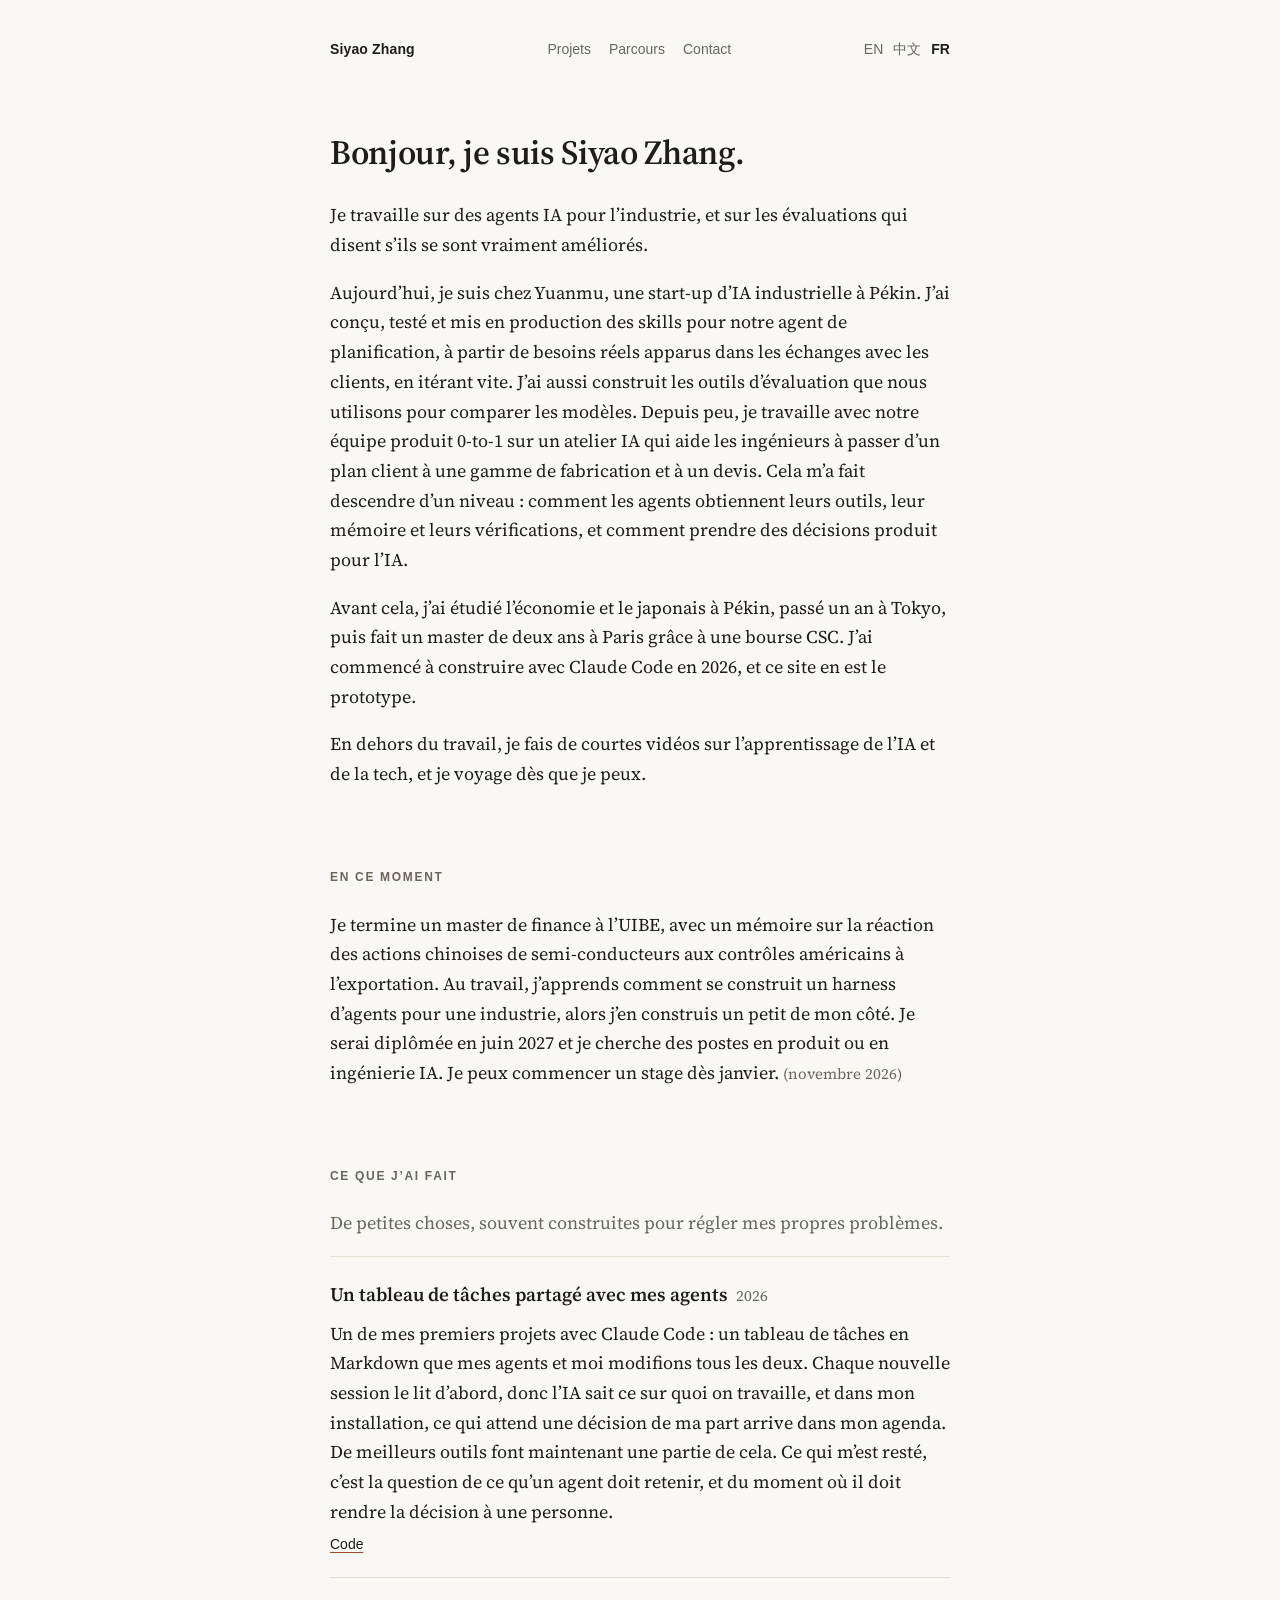
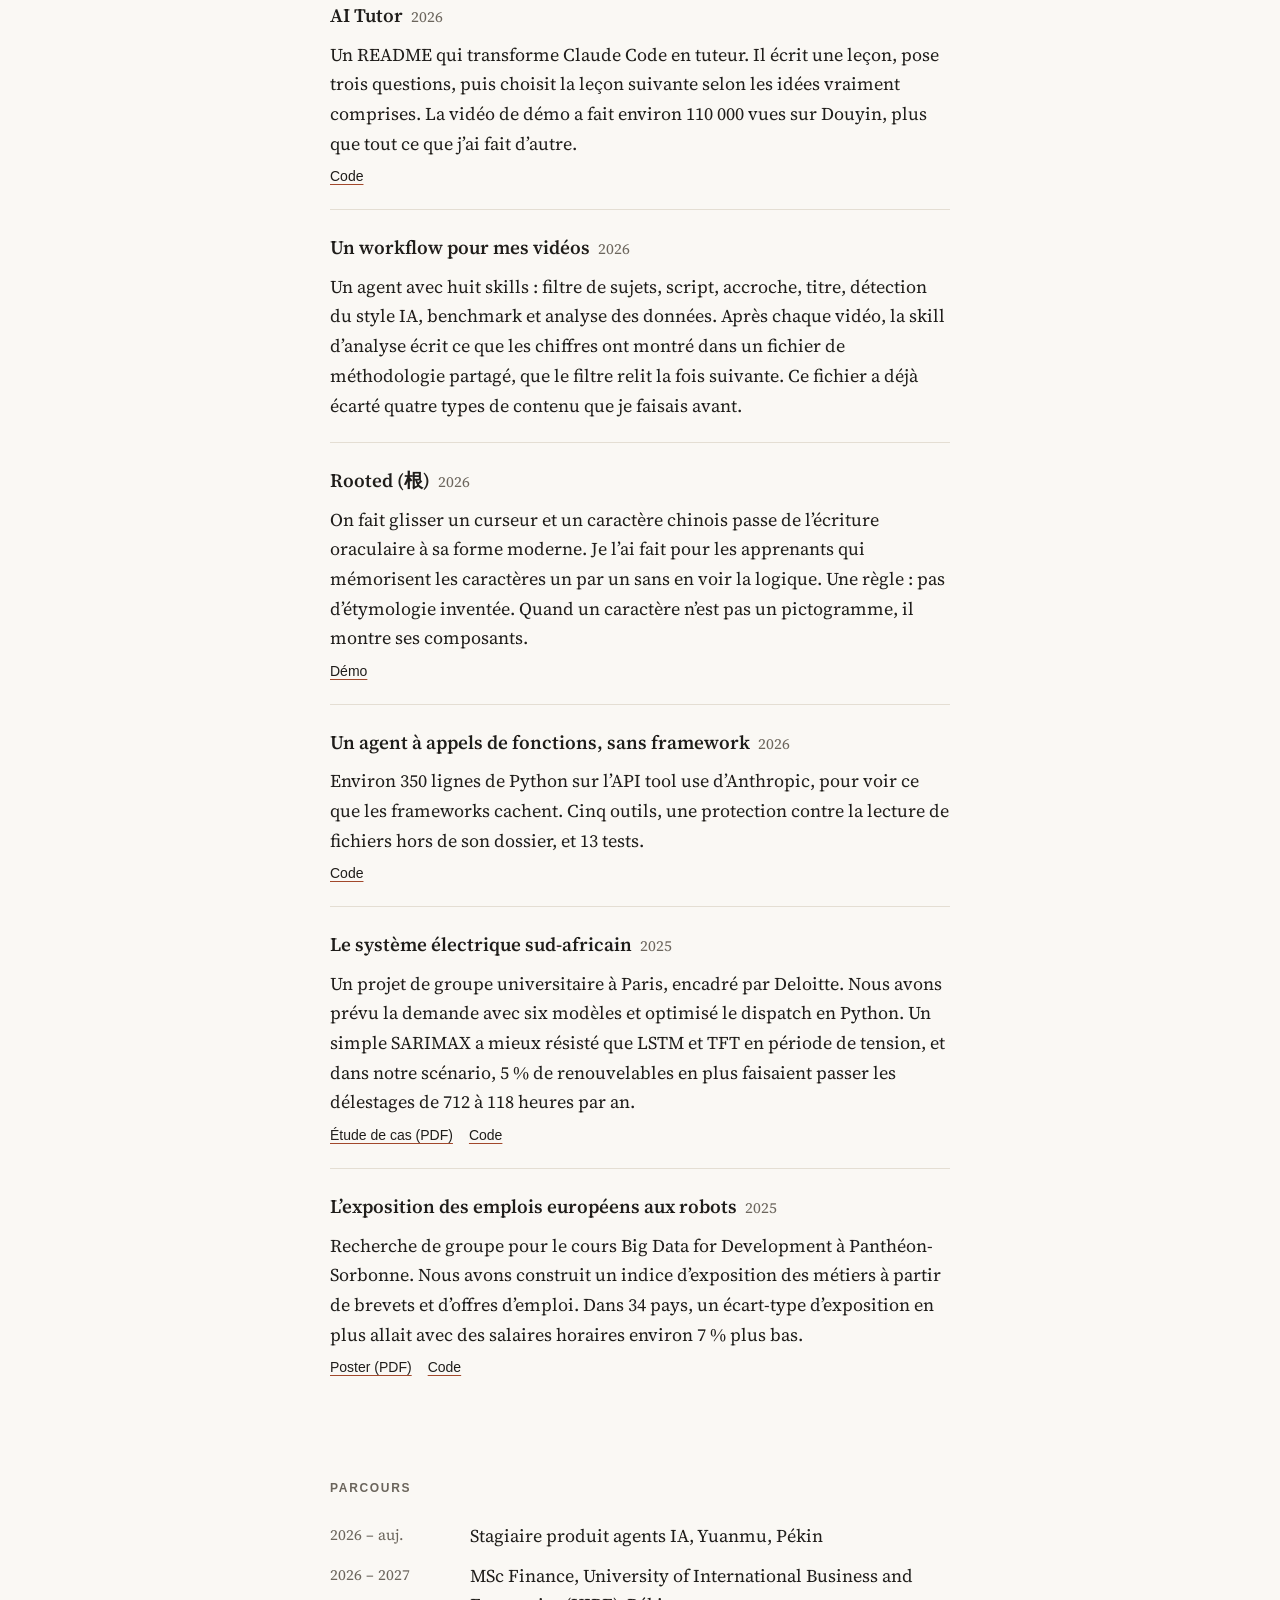
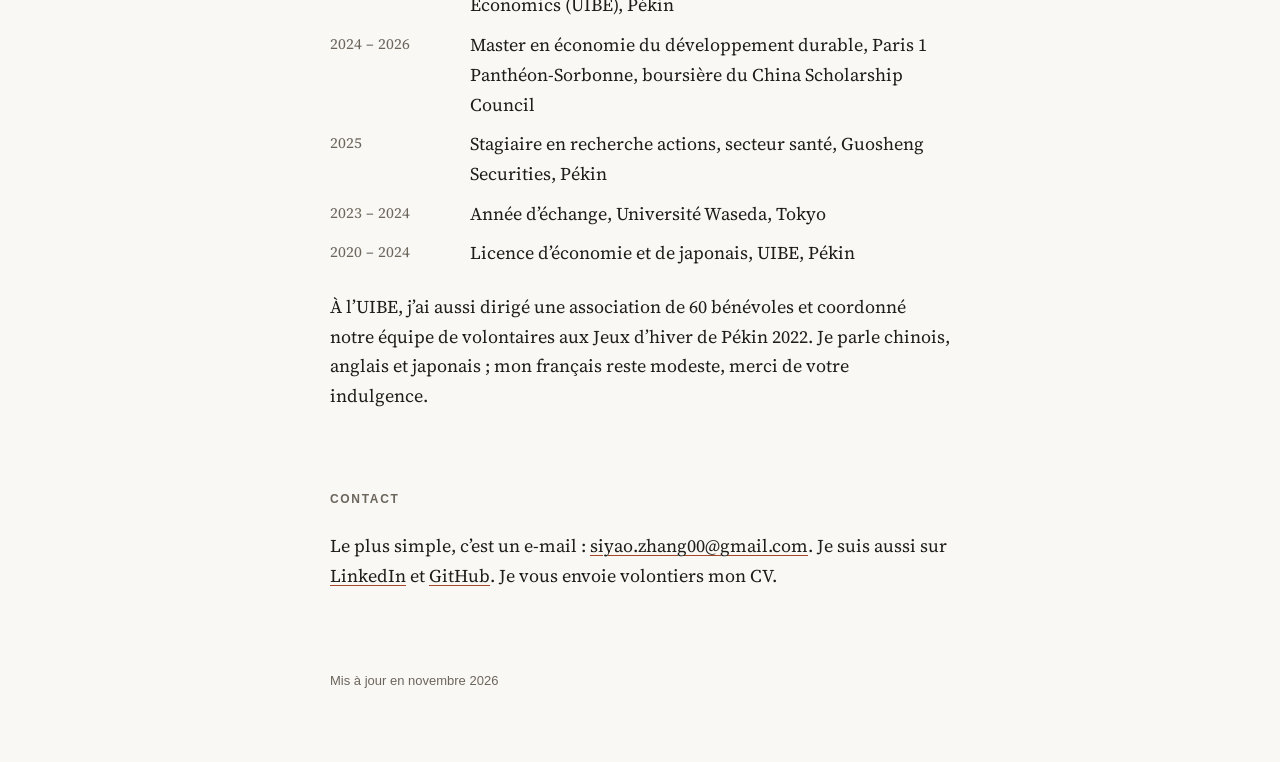
==== ai-automation-fr.html @ bb3c198b "Redesign: one-column portfolio in EN/中文/FR from a single source - New minimal design (style.css), co" ====
<!doctype html>
<html><head><meta charset="utf-8"><meta name="robots" content="noindex">
<meta http-equiv="refresh" content="0; url=fr.html#work"><link rel="canonical" href="https://siyaozhang.com/fr.html">
<title>Moved</title></head>
<body><p>This page has moved: <a href="fr.html#work">fr.html#work</a></p></body></html>
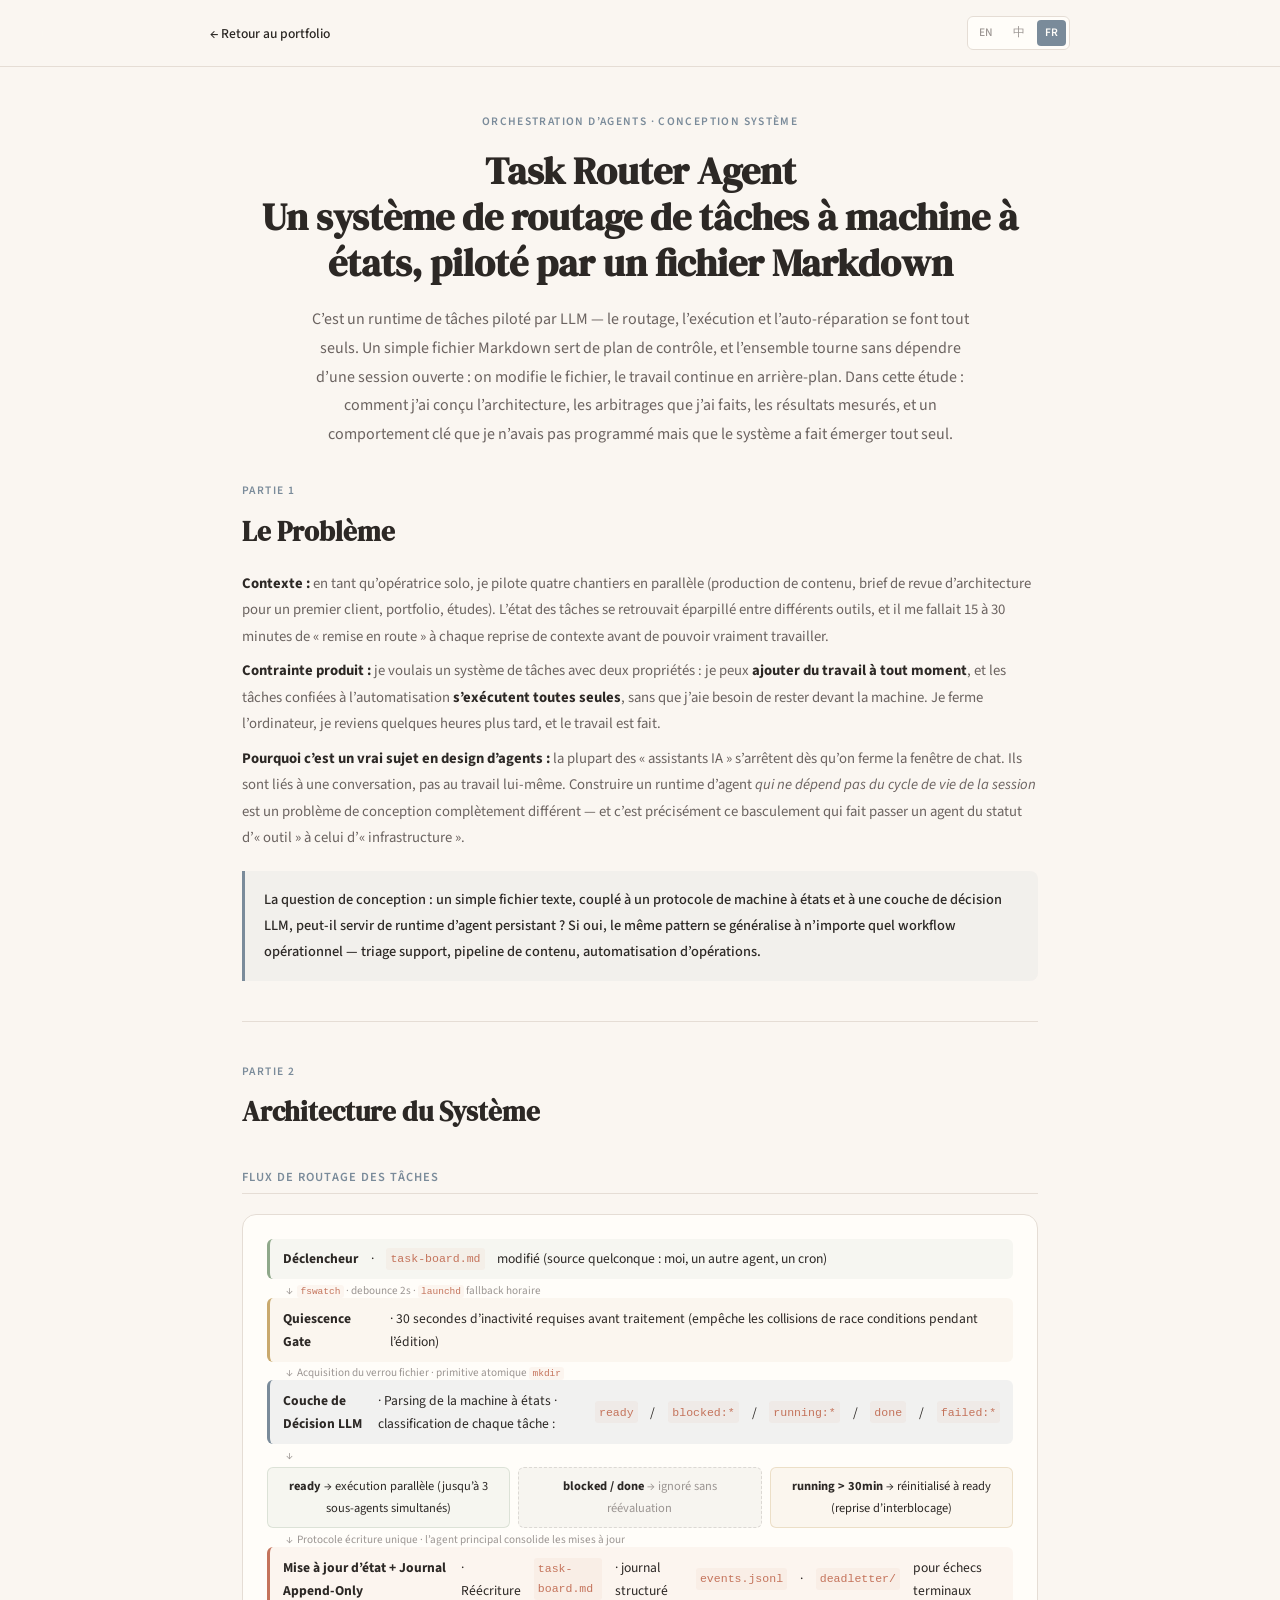
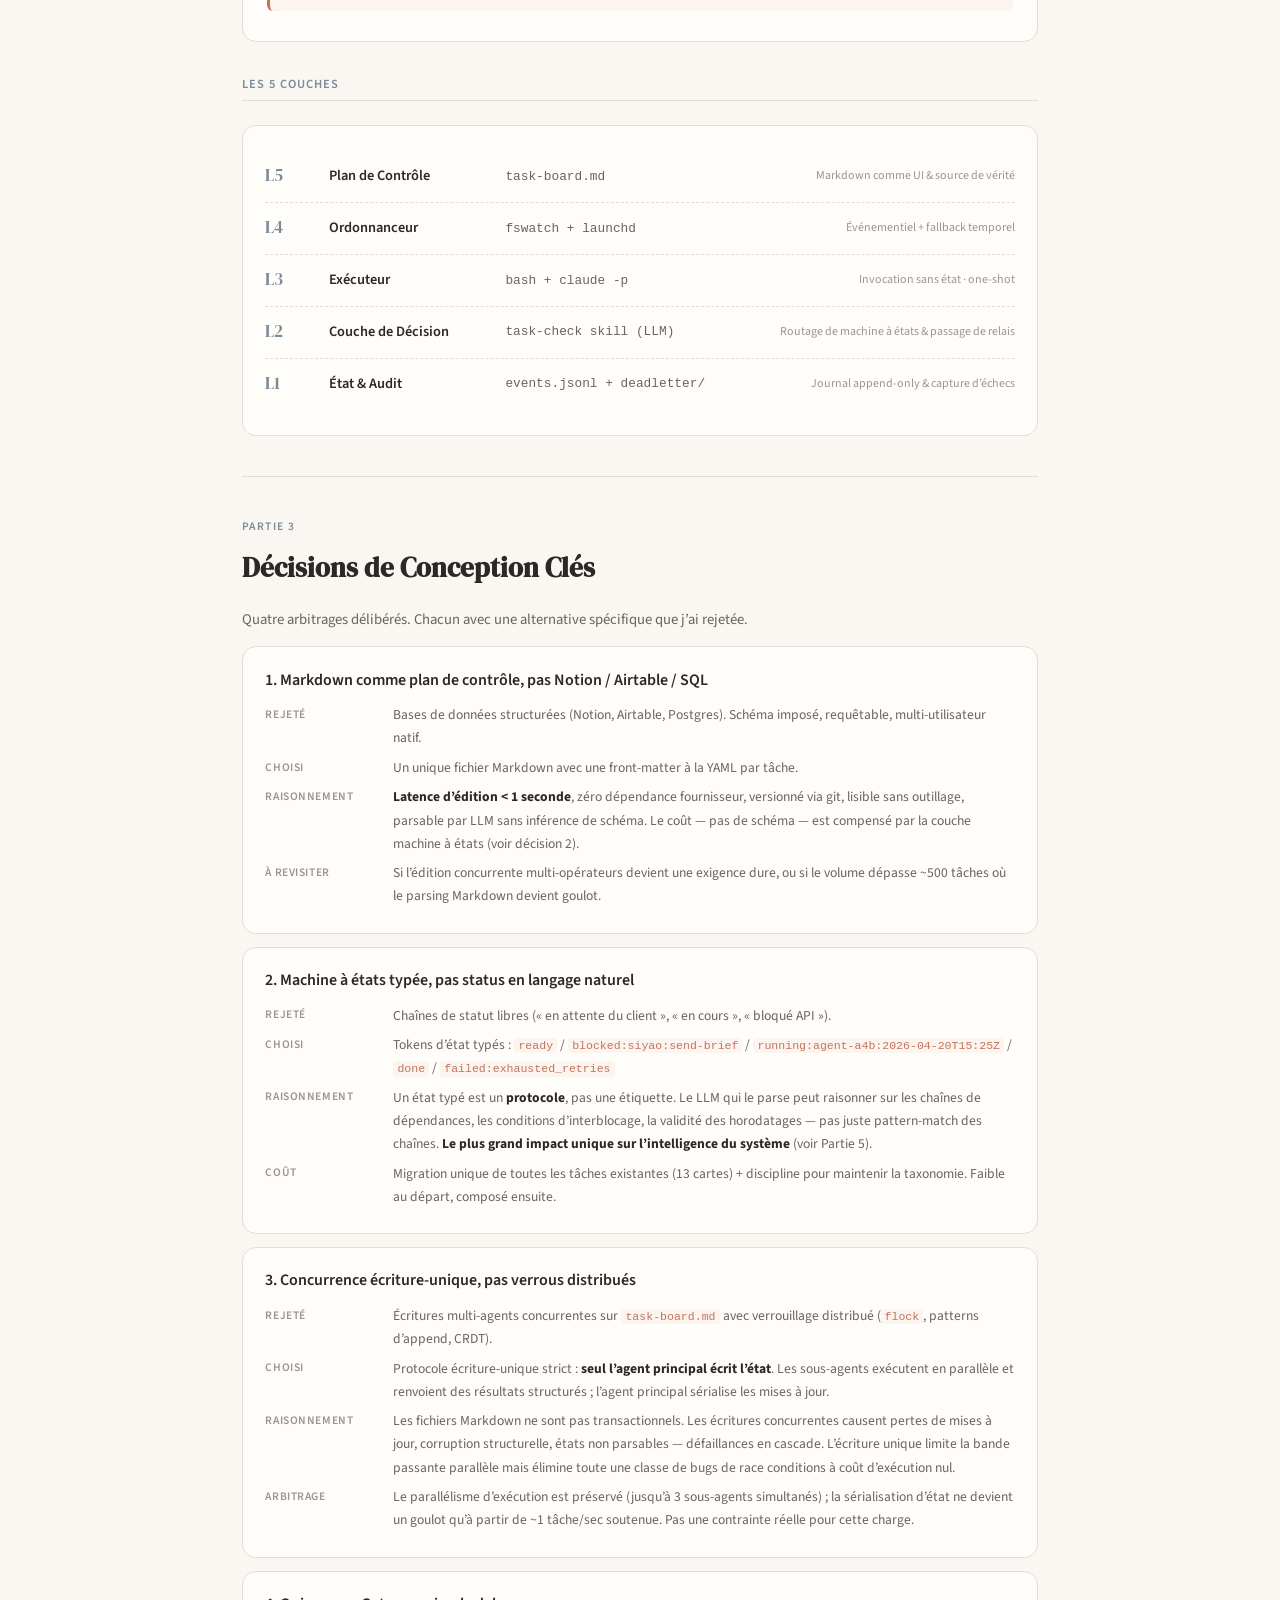
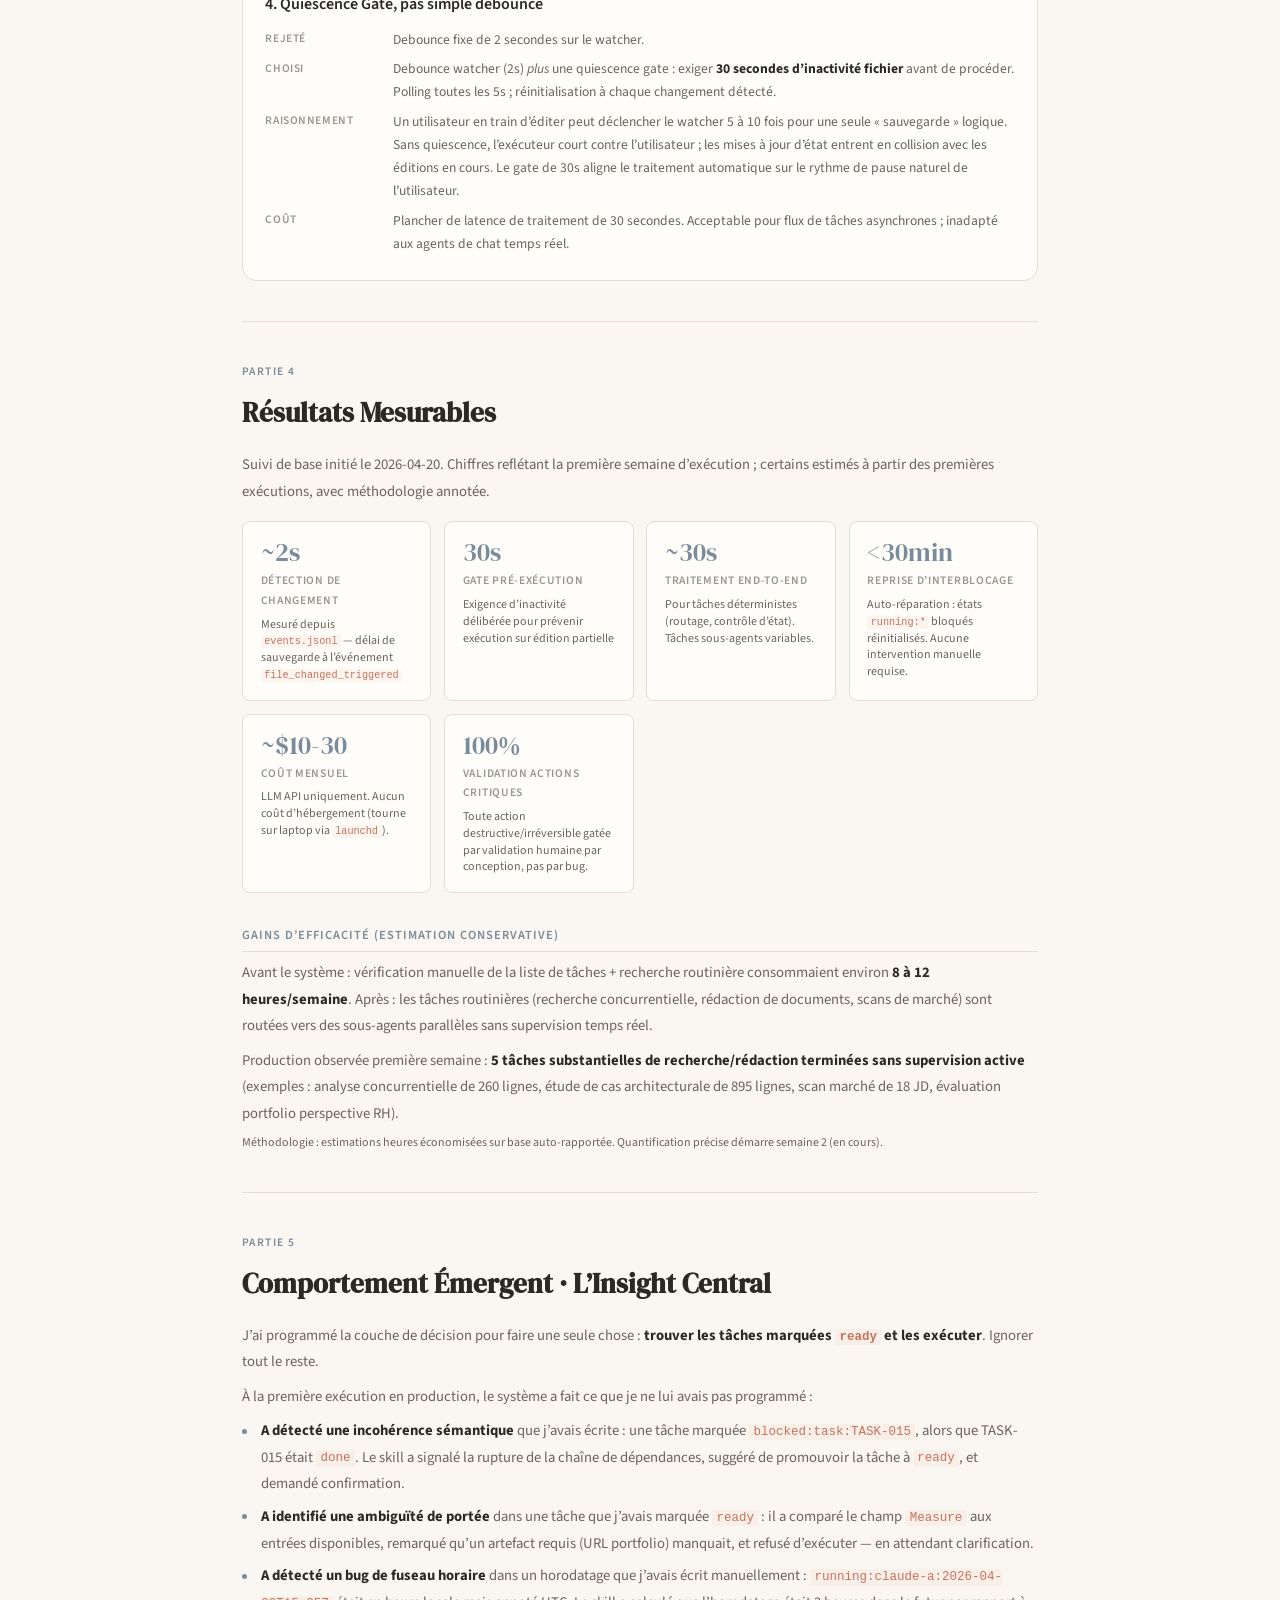
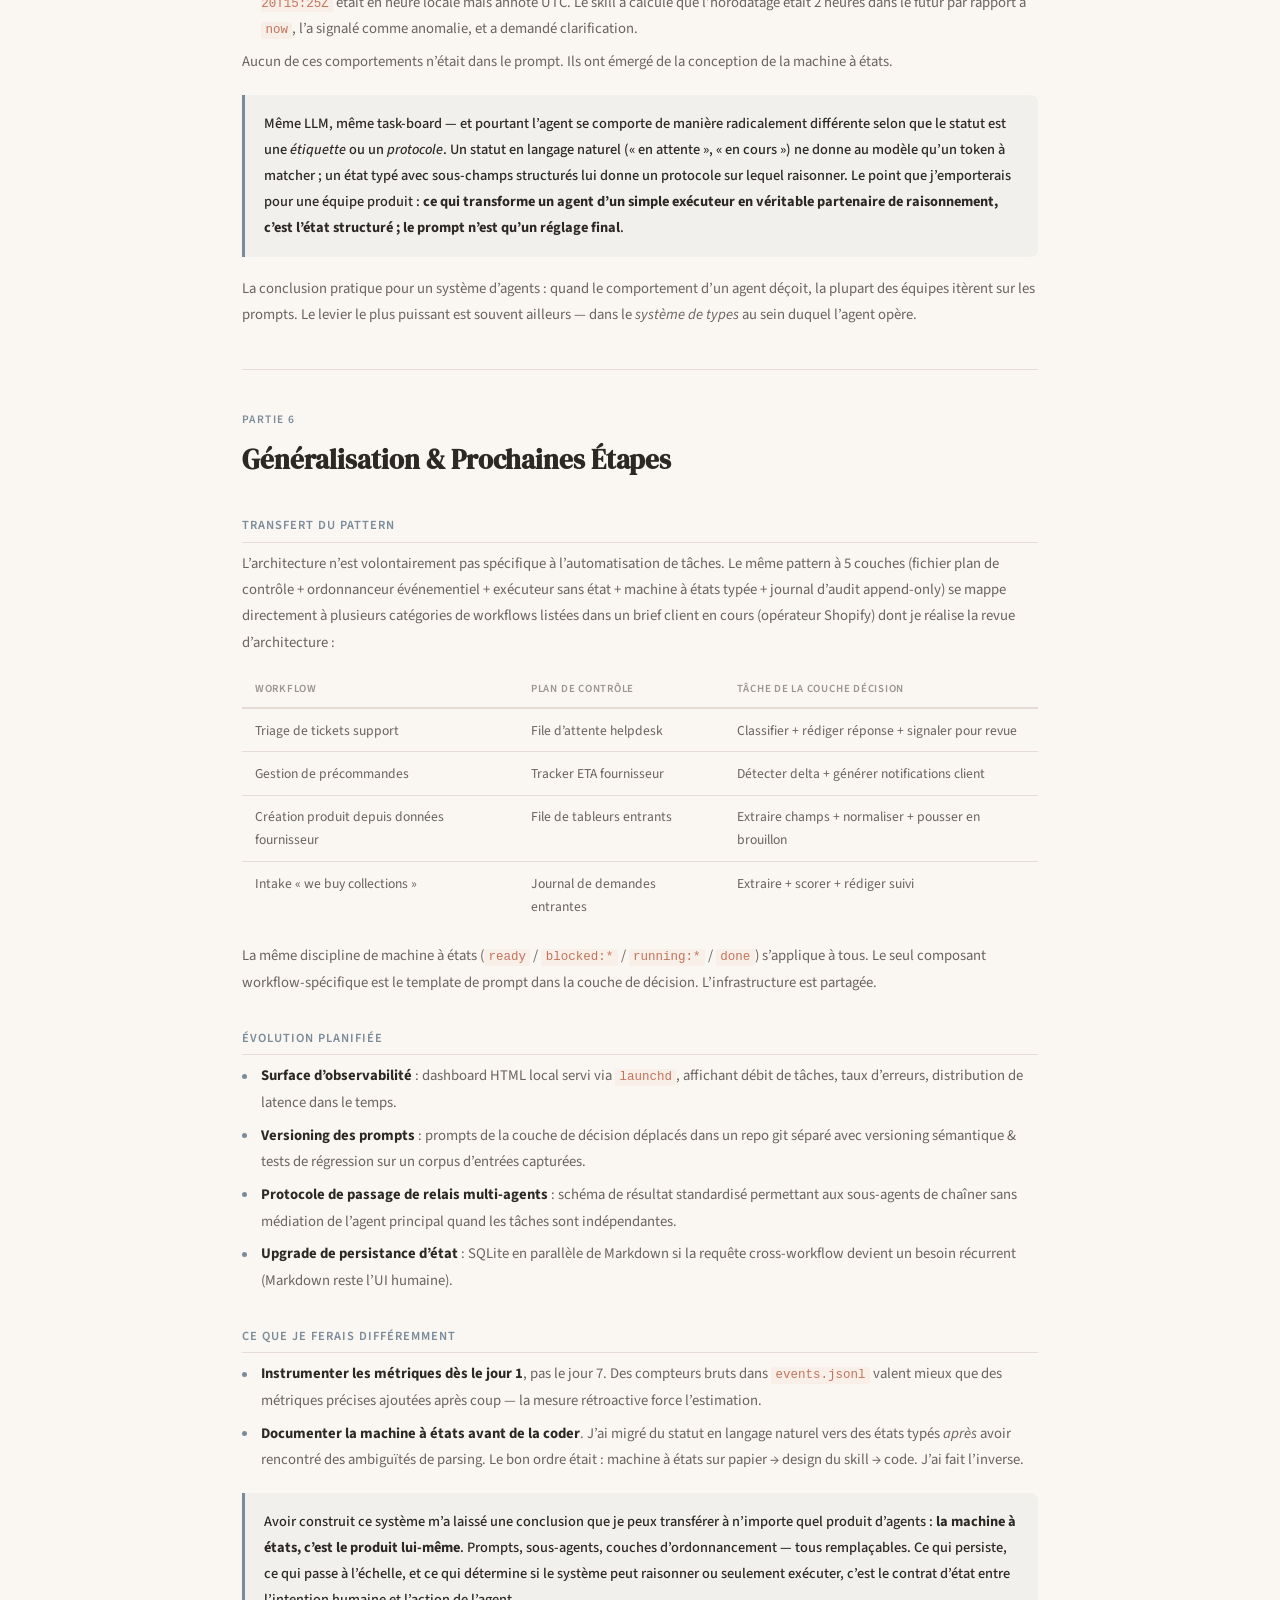
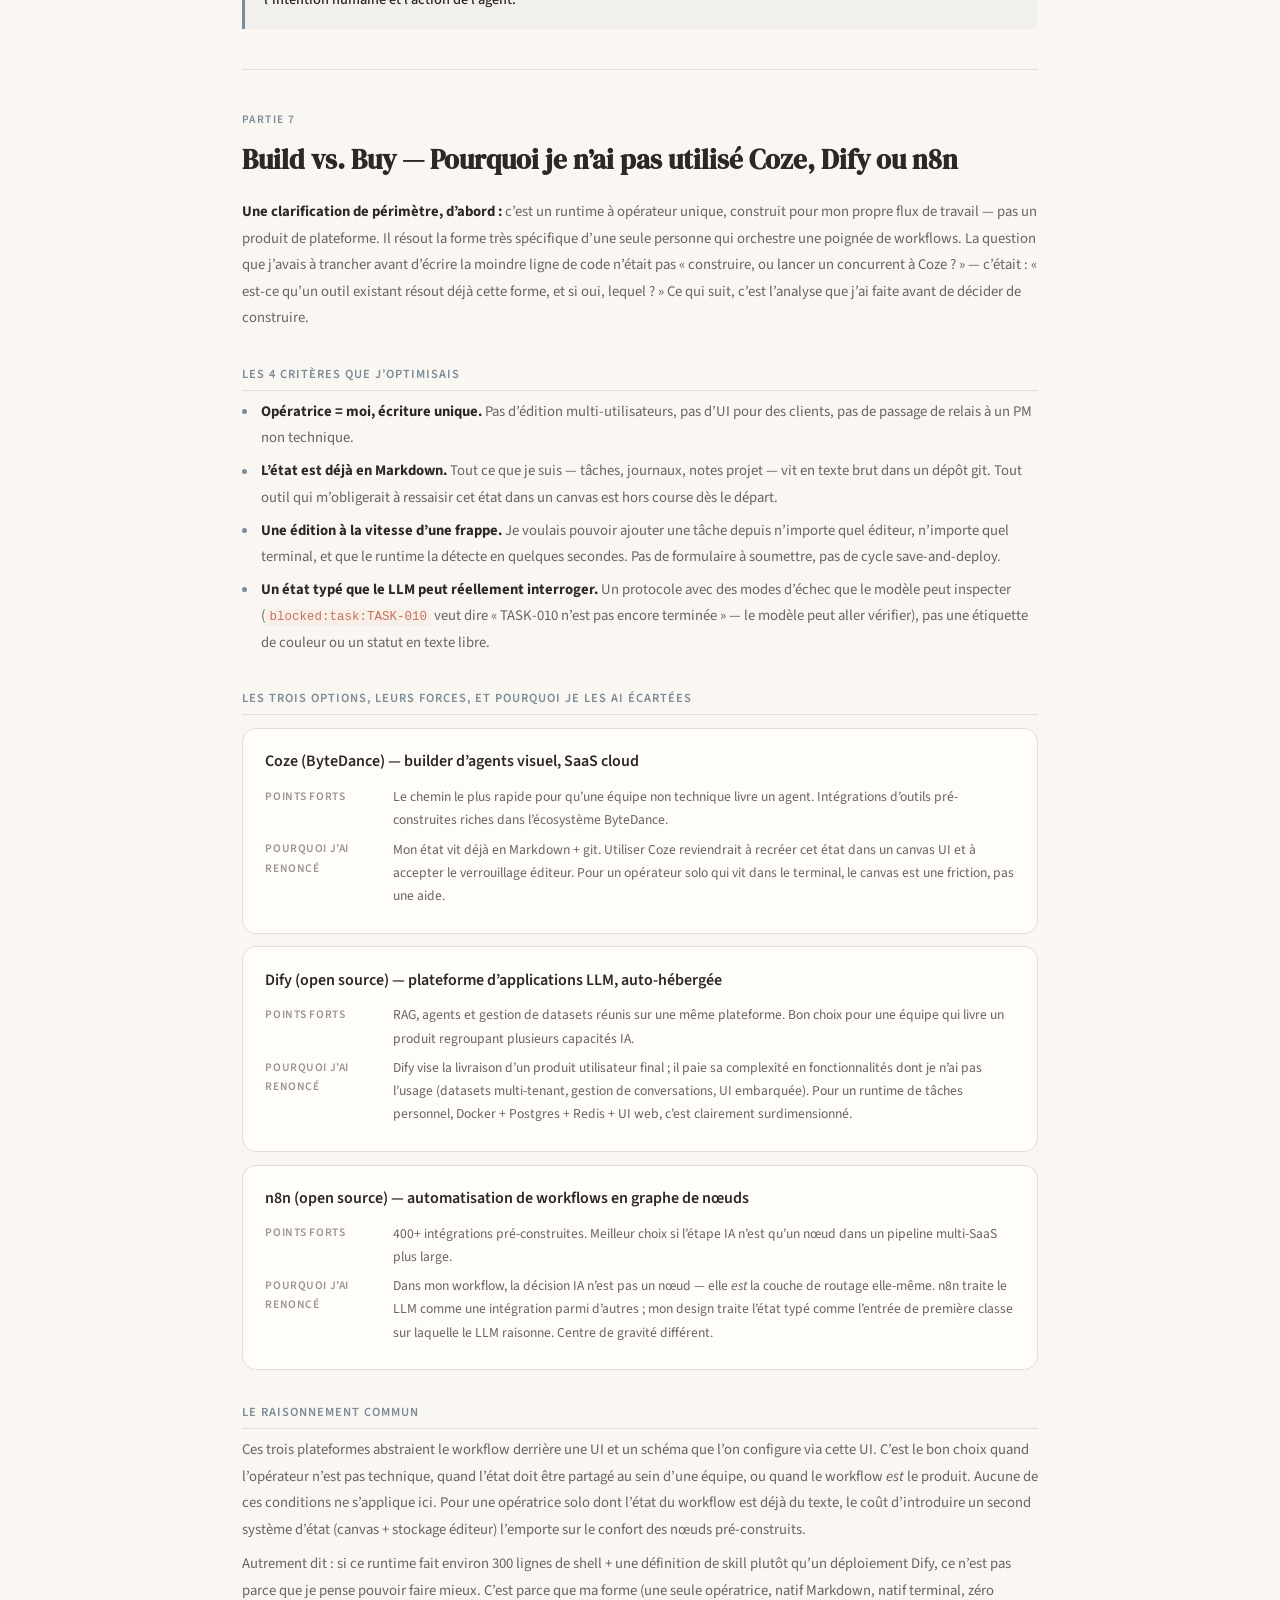
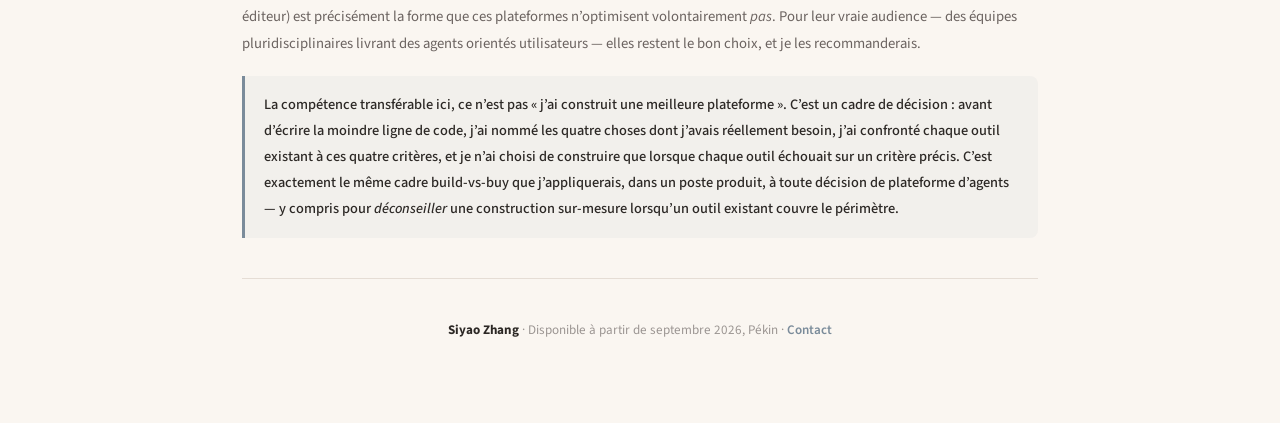
==== commit 284856de: "Back to the original design, keeping the factual updates - Restore original layout and detail pages " ====
--- a/ai-automation-fr.html
+++ b/ai-automation-fr.html
@@ -1,5 +1,359 @@
-<!doctype html>
-<html><head><meta charset="utf-8"><meta name="robots" content="noindex">
-<meta http-equiv="refresh" content="0; url=fr.html#work"><link rel="canonical" href="https://siyaozhang.com/fr.html">
-<title>Moved</title></head>
-<body><p>This page has moved: <a href="fr.html#work">fr.html#work</a></p></body></html>
+<!DOCTYPE html>
+<html lang="fr">
+<head>
+<meta charset="UTF-8">
+<meta name="viewport" content="width=device-width, initial-scale=1.0">
+<title>Task Router Agent — Siyao Zhang</title>
+<meta name="description" content="Un runtime d'orchestration d'agents piloté par une machine à états. Conçu par Siyao Zhang — routage de tâches par LLM sur un plan de contrôle Markdown, avec auto-réparation, file de messages morts et validation humaine.">
+<link rel="preconnect" href="https://fonts.googleapis.com">
+<link rel="preconnect" href="https://fonts.gstatic.com" crossorigin>
+<link href="https://fonts.googleapis.com/css2?family=DM+Serif+Display:ital@0;1&family=Source+Sans+3:ital,wght@0,300;0,400;0,500;0,600;1,300;1,400&display=swap" rel="stylesheet">
+<style>
+:root {
+  --cream: #FAF6F1; --cream-dark: #F0EAE0; --warm-white: #FFFDF9;
+  --text-primary: #2C2825; --text-secondary: #6B6360; --text-light: #9B9592;
+  --accent-terracotta: #C4735B; --accent-terracotta-light: #D4917D;
+  --accent-sage: #8FA88A; --accent-sage-light: #B5CBB0;
+  --accent-gold: #C9A96E; --accent-gold-light: #DFC99E;
+  --accent-slate: #7A8B9A; --accent-slate-light: #A0AFBC;
+  --border: #E5DDD5;
+  --radius-sm: 8px; --radius-md: 14px;
+  --font-serif: 'DM Serif Display', Georgia, serif;
+  --font-sans: 'Source Sans 3', -apple-system, sans-serif;
+  --font-mono: 'SF Mono', Monaco, 'Courier New', monospace;
+}
+*, *::before, *::after { margin: 0; padding: 0; box-sizing: border-box; }
+html { scroll-behavior: smooth; font-size: 16px; -webkit-font-smoothing: antialiased; }
+body { font-family: var(--font-sans); color: var(--text-primary); background: var(--cream); line-height: 1.7; }
+a { color: var(--accent-slate); text-decoration: none; }
+a:hover { color: var(--text-primary); }
+.container { max-width: 860px; margin: 0 auto; padding: 0 2rem; }
+.back-nav { position: fixed; top: 0; left: 0; right: 0; z-index: 100; background: rgba(250,246,241,0.88); backdrop-filter: blur(20px); border-bottom: 1px solid var(--border); padding: 1rem 2rem; }
+.back-nav .inner { max-width: 860px; margin: 0 auto; display: flex; align-items: center; justify-content: space-between; }
+.back-nav a.back-link { font-size: 0.85rem; font-weight: 500; color: var(--text-primary); }
+.hero { padding: 7rem 0 2rem; text-align: center; }
+.hero .label { font-size: 0.72rem; font-weight: 600; letter-spacing: 0.12em; text-transform: uppercase; color: var(--accent-slate); margin-bottom: 1rem; }
+.hero h1 { font-family: var(--font-serif); font-size: 2.4rem; line-height: 1.2; margin-bottom: 1.2rem; }
+.hero .subtitle { font-size: 1rem; color: var(--text-secondary); max-width: 680px; margin: 0 auto; line-height: 1.8; }
+section { margin-bottom: 2.5rem; }
+.part-label { font-size: 0.72rem; font-weight: 600; letter-spacing: 0.12em; text-transform: uppercase; color: var(--accent-slate); margin-bottom: 0.5rem; }
+h2 { font-family: var(--font-serif); font-size: 1.7rem; margin-bottom: 1rem; }
+h3 { font-size: 0.95rem; font-weight: 600; margin-bottom: 0.6rem; margin-top: 1.5rem; }
+h4 { font-size: 0.78rem; font-weight: 600; letter-spacing: 0.08em; text-transform: uppercase; color: var(--accent-slate); margin-bottom: 0.5rem; margin-top: 2rem; padding-bottom: 0.3rem; border-bottom: 1px solid var(--border); }
+p, li { font-size: 0.92rem; color: var(--text-secondary); line-height: 1.8; margin-bottom: 0.5rem; }
+strong { color: var(--text-primary); }
+ul { list-style: none; padding: 0; }
+li { padding-left: 1.2rem; position: relative; margin-bottom: 0.4rem; }
+li::before { content: ''; position: absolute; left: 0; top: 0.65rem; width: 5px; height: 5px; border-radius: 50%; background: var(--accent-slate); }
+code { font-family: var(--font-mono); font-size: 0.85em; color: var(--accent-terracotta); background: rgba(196,115,91,0.06); padding: 0.1em 0.35em; border-radius: 3px; }
+.divider { border: none; border-top: 1px solid var(--border); margin: 2.5rem 0; }
+table { width: 100%; border-collapse: collapse; margin: 1rem 0; font-size: 0.85rem; }
+th { text-align: left; font-size: 0.68rem; font-weight: 600; letter-spacing: 0.07em; text-transform: uppercase; color: var(--text-light); padding: 0.5rem 0.8rem; border-bottom: 2px solid var(--border); }
+td { padding: 0.6rem 0.8rem; border-bottom: 1px solid var(--border); color: var(--text-secondary); vertical-align: top; }
+tr:last-child td { border-bottom: none; }
+.takeaway { background: rgba(122,139,154,0.06); border-left: 3px solid var(--accent-slate); border-radius: 0 var(--radius-sm) var(--radius-sm) 0; padding: 1rem 1.2rem; margin: 1.2rem 0; }
+.takeaway p { font-size: 0.9rem; color: var(--text-primary); font-weight: 500; margin: 0; }
+.arch-diagram { background: var(--warm-white); border: 1px solid var(--border); border-radius: var(--radius-md); padding: 1.6rem 1.4rem; margin: 1.5rem 0; }
+.arch-row { display: flex; align-items: center; gap: 1rem; padding: 0.7rem 0; border-bottom: 1px dashed var(--border); }
+.arch-row:last-child { border-bottom: none; }
+.arch-layer { font-family: var(--font-serif); font-size: 1.05rem; color: var(--accent-slate); min-width: 48px; }
+.arch-name { font-weight: 600; color: var(--text-primary); font-size: 0.9rem; min-width: 160px; }
+.arch-impl { font-family: var(--font-mono); font-size: 0.8rem; color: var(--text-secondary); flex: 1; }
+.arch-role { font-size: 0.75rem; color: var(--text-light); min-width: 200px; text-align: right; }
+.flow-box { background: var(--warm-white); border: 1px solid var(--border); border-radius: var(--radius-md); padding: 1.5rem; margin: 1.2rem 0; font-size: 0.85rem; }
+.flow-step { display: flex; align-items: center; gap: 0.8rem; padding: 0.55rem 0.8rem; border-radius: 6px; margin-bottom: 0.35rem; }
+.flow-step.trigger { background: rgba(143,168,138,0.08); border-left: 3px solid var(--accent-sage); }
+.flow-step.gate { background: rgba(201,169,110,0.08); border-left: 3px solid var(--accent-gold); }
+.flow-step.llm { background: rgba(122,139,154,0.1); border-left: 3px solid var(--accent-slate); }
+.flow-step.exec { background: rgba(196,115,91,0.06); border-left: 3px solid var(--accent-terracotta); }
+.flow-arrow { color: var(--text-light); padding-left: 1.2rem; font-size: 0.7rem; line-height: 1; margin: 0.1rem 0; }
+.flow-split { display: flex; gap: 0.5rem; margin: 0.4rem 0; }
+.flow-split > div { flex: 1; padding: 0.5rem 0.7rem; border-radius: 6px; font-size: 0.78rem; text-align: center; }
+.flow-split .ok { background: rgba(143,168,138,0.08); border: 1px solid rgba(143,168,138,0.25); }
+.flow-split .skip { background: rgba(155,149,146,0.08); border: 1px dashed rgba(155,149,146,0.3); color: var(--text-light); }
+.flow-split .heal { background: rgba(201,169,110,0.08); border: 1px solid rgba(201,169,110,0.3); }
+.metrics-grid { display: grid; grid-template-columns: repeat(auto-fit, minmax(180px, 1fr)); gap: 0.8rem; margin: 1rem 0; }
+.metric-card { background: var(--warm-white); border: 1px solid var(--border); border-radius: var(--radius-sm); padding: 1rem 1.1rem; }
+.metric-value { font-family: var(--font-serif); font-size: 1.6rem; color: var(--accent-slate); line-height: 1.1; margin-bottom: 0.3rem; }
+.metric-label { font-size: 0.72rem; color: var(--text-light); letter-spacing: 0.06em; text-transform: uppercase; font-weight: 600; }
+.metric-note { font-size: 0.75rem; color: var(--text-secondary); margin-top: 0.4rem; line-height: 1.4; }
+.decision-card { background: var(--warm-white); border: 1px solid var(--border); border-radius: var(--radius-md); padding: 1.2rem 1.4rem; margin: 0.8rem 0; }
+.decision-title { font-size: 1rem; font-weight: 600; color: var(--text-primary); margin-bottom: 0.6rem; }
+.decision-row { display: grid; grid-template-columns: 120px 1fr; gap: 0.5rem; margin-bottom: 0.4rem; font-size: 0.85rem; }
+.decision-row .k { color: var(--text-light); font-size: 0.72rem; letter-spacing: 0.05em; text-transform: uppercase; font-weight: 600; padding-top: 0.1rem; }
+.decision-row .v { color: var(--text-secondary); }
+.decision-row .v strong { color: var(--text-primary); }
+@media (max-width: 640px) {
+  .container { padding: 0 1.25rem; }
+  .hero { padding: 6rem 0 1.5rem; }
+  .hero h1 { font-size: 1.7rem; }
+  .hero .subtitle { font-size: 0.92rem; }
+  h2 { font-size: 1.35rem; }
+  h3 { font-size: 0.9rem; }
+  .flow-box { padding: 1rem 0.9rem; font-size: 0.82rem; }
+  .flow-step { display: block; padding: 0.55rem 0.7rem; font-size: 0.82rem; line-height: 1.6; }
+  .flow-arrow { padding-left: 0.5rem; font-size: 0.65rem; word-break: break-word; }
+  .flow-split { flex-direction: column; gap: 0.4rem; }
+  .flow-split > div { font-size: 0.78rem; text-align: left; padding: 0.5rem 0.7rem; }
+  .arch-row { flex-direction: column; align-items: flex-start; gap: 0.3rem; padding: 0.6rem 0; }
+  .arch-layer { font-size: 0.95rem; min-width: auto; }
+  .arch-name { font-size: 0.9rem; min-width: auto; }
+  .arch-impl { font-size: 0.76rem; word-break: break-word; }
+  .arch-role { text-align: left; min-width: auto; }
+  .decision-card { padding: 1rem 1.1rem; }
+  .decision-title { font-size: 0.95rem; }
+  .decision-row { grid-template-columns: 1fr; gap: 0.15rem; font-size: 0.82rem; }
+  .metrics-grid { grid-template-columns: 1fr 1fr; gap: 0.5rem; }
+  .metric-card { padding: 0.8rem 0.85rem; }
+  .metric-value { font-size: 1.3rem; }
+  .metric-label { font-size: 0.66rem; }
+  .metric-note { font-size: 0.7rem; }
+  table { display: block; overflow-x: auto; white-space: nowrap; font-size: 0.78rem; }
+  table th, table td { padding: 0.45rem 0.55rem; white-space: normal; min-width: 120px; }
+  .takeaway { padding: 0.85rem 1rem; }
+  .takeaway p { font-size: 0.86rem; }
+  code { word-break: break-word; }
+}
+</style>
+</head>
+<body>
+
+<div class="back-nav"><div class="inner"><a class="back-link" href="fr.html">&larr; Retour au portfolio</a><div style="display:flex;align-items:center;gap:0.25rem;background:var(--warm-white);border:1px solid var(--border);border-radius:6px;padding:0.2rem;"><a href="ai-automation.html" style="font-size:0.72rem;font-weight:500;padding:0.2rem 0.5rem;border-radius:4px;color:var(--text-light);">EN</a><a href="ai-automation-zh.html" style="font-size:0.72rem;font-weight:500;padding:0.2rem 0.5rem;border-radius:4px;color:var(--text-light);">中</a><a href="ai-automation-fr.html" style="font-size:0.72rem;font-weight:600;padding:0.2rem 0.5rem;border-radius:4px;background:var(--accent-slate);color:var(--warm-white);">FR</a></div></div></div>
+
+<div class="hero">
+  <div class="container">
+    <div class="label">Orchestration d&rsquo;agents · conception système</div>
+    <h1>Task Router Agent<br>Un système de routage de tâches à machine à états, piloté par un fichier Markdown</h1>
+    <p class="subtitle">C&rsquo;est un runtime de tâches piloté par LLM — le routage, l&rsquo;exécution et l&rsquo;auto-réparation se font tout seuls. Un simple fichier Markdown sert de plan de contrôle, et l&rsquo;ensemble tourne sans dépendre d&rsquo;une session ouverte : on modifie le fichier, le travail continue en arrière-plan. Dans cette étude : comment j&rsquo;ai conçu l&rsquo;architecture, les arbitrages que j&rsquo;ai faits, les résultats mesurés, et un comportement clé que je n&rsquo;avais pas programmé mais que le système a fait émerger tout seul.</p>
+  </div>
+</div>
+
+<div class="container">
+
+<section>
+  <div class="part-label">Partie 1</div>
+  <h2>Le Problème</h2>
+  <p><strong>Contexte :</strong> en tant qu&rsquo;opératrice solo, je pilote quatre chantiers en parallèle (production de contenu, brief de revue d&rsquo;architecture pour un premier client, portfolio, études). L&rsquo;état des tâches se retrouvait éparpillé entre différents outils, et il me fallait 15 à 30 minutes de « remise en route » à chaque reprise de contexte avant de pouvoir vraiment travailler.</p>
+  <p><strong>Contrainte produit :</strong> je voulais un système de tâches avec deux propriétés : je peux <strong>ajouter du travail à tout moment</strong>, et les tâches confiées à l&rsquo;automatisation <strong>s&rsquo;exécutent toutes seules</strong>, sans que j&rsquo;aie besoin de rester devant la machine. Je ferme l&rsquo;ordinateur, je reviens quelques heures plus tard, et le travail est fait.</p>
+  <p><strong>Pourquoi c&rsquo;est un vrai sujet en design d&rsquo;agents :</strong> la plupart des « assistants IA » s&rsquo;arrêtent dès qu&rsquo;on ferme la fenêtre de chat. Ils sont liés à une conversation, pas au travail lui-même. Construire un runtime d&rsquo;agent <em>qui ne dépend pas du cycle de vie de la session</em> est un problème de conception complètement différent — et c&rsquo;est précisément ce basculement qui fait passer un agent du statut d&rsquo;« outil » à celui d&rsquo;« infrastructure ».</p>
+  <div class="takeaway">
+    <p>La question de conception : un simple fichier texte, couplé à un protocole de machine à états et à une couche de décision LLM, peut-il servir de runtime d&rsquo;agent persistant ? Si oui, le même pattern se généralise à n&rsquo;importe quel workflow opérationnel — triage support, pipeline de contenu, automatisation d&rsquo;opérations.</p>
+  </div>
+</section>
+
+<hr class="divider">
+
+<section>
+  <div class="part-label">Partie 2</div>
+  <h2>Architecture du Système</h2>
+
+  <h4>Flux de Routage des Tâches</h4>
+  <div class="flow-box">
+    <div class="flow-step trigger"><strong>Déclencheur</strong> &middot; <code>task-board.md</code> modifié (source quelconque : moi, un autre agent, un cron)</div>
+    <div class="flow-arrow">↓&nbsp;&nbsp;<code>fswatch</code> · debounce 2s · <code>launchd</code> fallback horaire</div>
+    <div class="flow-step gate"><strong>Quiescence Gate</strong> &middot; 30 secondes d&rsquo;inactivité requises avant traitement (empêche les collisions de race conditions pendant l&rsquo;édition)</div>
+    <div class="flow-arrow">↓&nbsp;&nbsp;Acquisition du verrou fichier · primitive atomique <code>mkdir</code></div>
+    <div class="flow-step llm"><strong>Couche de Décision LLM</strong> &middot; Parsing de la machine à états · classification de chaque tâche : <code>ready</code> / <code>blocked:*</code> / <code>running:*</code> / <code>done</code> / <code>failed:*</code></div>
+    <div class="flow-arrow">↓</div>
+    <div class="flow-split">
+      <div class="ok"><strong>ready</strong> → exécution parallèle (jusqu&rsquo;à 3 sous-agents simultanés)</div>
+      <div class="skip"><strong>blocked / done</strong> → ignoré sans réévaluation</div>
+      <div class="heal"><strong>running &gt; 30min</strong> → réinitialisé à ready (reprise d&rsquo;interblocage)</div>
+    </div>
+    <div class="flow-arrow">↓&nbsp;&nbsp;Protocole écriture unique · l&rsquo;agent principal consolide les mises à jour</div>
+    <div class="flow-step exec"><strong>Mise à jour d&rsquo;état + Journal Append-Only</strong> &middot; Réécriture <code>task-board.md</code> · journal structuré <code>events.jsonl</code> · <code>deadletter/</code> pour échecs terminaux</div>
+  </div>
+
+  <h4>Les 5 Couches</h4>
+  <div class="arch-diagram">
+    <div class="arch-row"><span class="arch-layer">L5</span><span class="arch-name">Plan de Contrôle</span><span class="arch-impl">task-board.md</span><span class="arch-role">Markdown comme UI &amp; source de vérité</span></div>
+    <div class="arch-row"><span class="arch-layer">L4</span><span class="arch-name">Ordonnanceur</span><span class="arch-impl">fswatch + launchd</span><span class="arch-role">Événementiel + fallback temporel</span></div>
+    <div class="arch-row"><span class="arch-layer">L3</span><span class="arch-name">Exécuteur</span><span class="arch-impl">bash + claude -p</span><span class="arch-role">Invocation sans état · one-shot</span></div>
+    <div class="arch-row"><span class="arch-layer">L2</span><span class="arch-name">Couche de Décision</span><span class="arch-impl">task-check skill (LLM)</span><span class="arch-role">Routage de machine à états &amp; passage de relais</span></div>
+    <div class="arch-row"><span class="arch-layer">L1</span><span class="arch-name">État &amp; Audit</span><span class="arch-impl">events.jsonl + deadletter/</span><span class="arch-role">Journal append-only &amp; capture d&rsquo;échecs</span></div>
+  </div>
+</section>
+
+<hr class="divider">
+
+<section>
+  <div class="part-label">Partie 3</div>
+  <h2>Décisions de Conception Clés</h2>
+  <p>Quatre arbitrages délibérés. Chacun avec une alternative spécifique que j&rsquo;ai rejetée.</p>
+
+  <div class="decision-card">
+    <div class="decision-title">1. Markdown comme plan de contrôle, pas Notion / Airtable / SQL</div>
+    <div class="decision-row"><span class="k">Rejeté</span><span class="v">Bases de données structurées (Notion, Airtable, Postgres). Schéma imposé, requêtable, multi-utilisateur natif.</span></div>
+    <div class="decision-row"><span class="k">Choisi</span><span class="v">Un unique fichier Markdown avec une front-matter à la YAML par tâche.</span></div>
+    <div class="decision-row"><span class="k">Raisonnement</span><span class="v"><strong>Latence d&rsquo;édition &lt; 1 seconde</strong>, zéro dépendance fournisseur, versionné via git, lisible sans outillage, parsable par LLM sans inférence de schéma. Le coût — pas de schéma — est compensé par la couche machine à états (voir décision 2).</span></div>
+    <div class="decision-row"><span class="k">À revisiter</span><span class="v">Si l&rsquo;édition concurrente multi-opérateurs devient une exigence dure, ou si le volume dépasse ~500 tâches où le parsing Markdown devient goulot.</span></div>
+  </div>
+
+  <div class="decision-card">
+    <div class="decision-title">2. Machine à états typée, pas status en langage naturel</div>
+    <div class="decision-row"><span class="k">Rejeté</span><span class="v">Chaînes de statut libres (« en attente du client », « en cours », « bloqué API »).</span></div>
+    <div class="decision-row"><span class="k">Choisi</span><span class="v">Tokens d&rsquo;état typés : <code>ready</code> / <code>blocked:siyao:send-brief</code> / <code>running:agent-a4b:2026-04-20T15:25Z</code> / <code>done</code> / <code>failed:exhausted_retries</code></span></div>
+    <div class="decision-row"><span class="k">Raisonnement</span><span class="v">Un état typé est un <strong>protocole</strong>, pas une étiquette. Le LLM qui le parse peut raisonner sur les chaînes de dépendances, les conditions d&rsquo;interblocage, la validité des horodatages — pas juste pattern-match des chaînes. <strong>Le plus grand impact unique sur l&rsquo;intelligence du système</strong> (voir Partie 5).</span></div>
+    <div class="decision-row"><span class="k">Coût</span><span class="v">Migration unique de toutes les tâches existantes (13 cartes) + discipline pour maintenir la taxonomie. Faible au départ, composé ensuite.</span></div>
+  </div>
+
+  <div class="decision-card">
+    <div class="decision-title">3. Concurrence écriture-unique, pas verrous distribués</div>
+    <div class="decision-row"><span class="k">Rejeté</span><span class="v">Écritures multi-agents concurrentes sur <code>task-board.md</code> avec verrouillage distribué (<code>flock</code>, patterns d&rsquo;append, CRDT).</span></div>
+    <div class="decision-row"><span class="k">Choisi</span><span class="v">Protocole écriture-unique strict : <strong>seul l&rsquo;agent principal écrit l&rsquo;état</strong>. Les sous-agents exécutent en parallèle et renvoient des résultats structurés ; l&rsquo;agent principal sérialise les mises à jour.</span></div>
+    <div class="decision-row"><span class="k">Raisonnement</span><span class="v">Les fichiers Markdown ne sont pas transactionnels. Les écritures concurrentes causent pertes de mises à jour, corruption structurelle, états non parsables — défaillances en cascade. L&rsquo;écriture unique limite la bande passante parallèle mais élimine toute une classe de bugs de race conditions à coût d&rsquo;exécution nul.</span></div>
+    <div class="decision-row"><span class="k">Arbitrage</span><span class="v">Le parallélisme d&rsquo;exécution est préservé (jusqu&rsquo;à 3 sous-agents simultanés) ; la sérialisation d&rsquo;état ne devient un goulot qu&rsquo;à partir de ~1 tâche/sec soutenue. Pas une contrainte réelle pour cette charge.</span></div>
+  </div>
+
+  <div class="decision-card">
+    <div class="decision-title">4. Quiescence Gate, pas simple debounce</div>
+    <div class="decision-row"><span class="k">Rejeté</span><span class="v">Debounce fixe de 2 secondes sur le watcher.</span></div>
+    <div class="decision-row"><span class="k">Choisi</span><span class="v">Debounce watcher (2s) <em>plus</em> une quiescence gate : exiger <strong>30 secondes d&rsquo;inactivité fichier</strong> avant de procéder. Polling toutes les 5s ; réinitialisation à chaque changement détecté.</span></div>
+    <div class="decision-row"><span class="k">Raisonnement</span><span class="v">Un utilisateur en train d&rsquo;éditer peut déclencher le watcher 5 à 10 fois pour une seule « sauvegarde » logique. Sans quiescence, l&rsquo;exécuteur court contre l&rsquo;utilisateur ; les mises à jour d&rsquo;état entrent en collision avec les éditions en cours. Le gate de 30s aligne le traitement automatique sur le rythme de pause naturel de l&rsquo;utilisateur.</span></div>
+    <div class="decision-row"><span class="k">Coût</span><span class="v">Plancher de latence de traitement de 30 secondes. Acceptable pour flux de tâches asynchrones ; inadapté aux agents de chat temps réel.</span></div>
+  </div>
+</section>
+
+<hr class="divider">
+
+<section>
+  <div class="part-label">Partie 4</div>
+  <h2>Résultats Mesurables</h2>
+  <p>Suivi de base initié le 2026-04-20. Chiffres reflétant la première semaine d&rsquo;exécution ; certains estimés à partir des premières exécutions, avec méthodologie annotée.</p>
+
+  <div class="metrics-grid">
+    <div class="metric-card"><div class="metric-value">~2s</div><div class="metric-label">Détection de changement</div><div class="metric-note">Mesuré depuis <code>events.jsonl</code> — délai de sauvegarde à l&rsquo;événement <code>file_changed_triggered</code></div></div>
+    <div class="metric-card"><div class="metric-value">30s</div><div class="metric-label">Gate pré-exécution</div><div class="metric-note">Exigence d&rsquo;inactivité délibérée pour prévenir exécution sur édition partielle</div></div>
+    <div class="metric-card"><div class="metric-value">~30s</div><div class="metric-label">Traitement end-to-end</div><div class="metric-note">Pour tâches déterministes (routage, contrôle d&rsquo;état). Tâches sous-agents variables.</div></div>
+    <div class="metric-card"><div class="metric-value">&lt;30min</div><div class="metric-label">Reprise d&rsquo;interblocage</div><div class="metric-note">Auto-réparation : états <code>running:*</code> bloqués réinitialisés. Aucune intervention manuelle requise.</div></div>
+    <div class="metric-card"><div class="metric-value">~$10-30</div><div class="metric-label">Coût mensuel</div><div class="metric-note">LLM API uniquement. Aucun coût d&rsquo;hébergement (tourne sur laptop via <code>launchd</code>).</div></div>
+    <div class="metric-card"><div class="metric-value">100%</div><div class="metric-label">Validation actions critiques</div><div class="metric-note">Toute action destructive/irréversible gatée par validation humaine par conception, pas par bug.</div></div>
+  </div>
+
+  <h4>Gains d&rsquo;efficacité (estimation conservative)</h4>
+  <p>Avant le système : vérification manuelle de la liste de tâches + recherche routinière consommaient environ <strong>8 à 12 heures/semaine</strong>. Après : les tâches routinières (recherche concurrentielle, rédaction de documents, scans de marché) sont routées vers des sous-agents parallèles sans supervision temps réel.</p>
+  <p>Production observée première semaine : <strong>5 tâches substantielles de recherche/rédaction terminées sans supervision active</strong> (exemples : analyse concurrentielle de 260 lignes, étude de cas architecturale de 895 lignes, scan marché de 18 JD, évaluation portfolio perspective RH).</p>
+  <p class="metric-note">Méthodologie : estimations heures économisées sur base auto-rapportée. Quantification précise démarre semaine 2 (en cours).</p>
+</section>
+
+<hr class="divider">
+
+<section>
+  <div class="part-label">Partie 5</div>
+  <h2>Comportement Émergent · L&rsquo;Insight Central</h2>
+
+  <p>J&rsquo;ai programmé la couche de décision pour faire une seule chose : <strong>trouver les tâches marquées <code>ready</code> et les exécuter</strong>. Ignorer tout le reste.</p>
+
+  <p>À la première exécution en production, le système a fait ce que je ne lui avais pas programmé :</p>
+
+  <ul>
+    <li><strong>A détecté une incohérence sémantique</strong> que j&rsquo;avais écrite : une tâche marquée <code>blocked:task:TASK-015</code>, alors que TASK-015 était <code>done</code>. Le skill a signalé la rupture de la chaîne de dépendances, suggéré de promouvoir la tâche à <code>ready</code>, et demandé confirmation.</li>
+    <li><strong>A identifié une ambiguïté de portée</strong> dans une tâche que j&rsquo;avais marquée <code>ready</code> : il a comparé le champ <code>Measure</code> aux entrées disponibles, remarqué qu&rsquo;un artefact requis (URL portfolio) manquait, et refusé d&rsquo;exécuter — en attendant clarification.</li>
+    <li><strong>A détecté un bug de fuseau horaire</strong> dans un horodatage que j&rsquo;avais écrit manuellement : <code>running:claude-a:2026-04-20T15:25Z</code> était en heure locale mais annoté UTC. Le skill a calculé que l&rsquo;horodatage était 2 heures dans le futur par rapport à <code>now</code>, l&rsquo;a signalé comme anomalie, et a demandé clarification.</li>
+  </ul>
+
+  <p>Aucun de ces comportements n&rsquo;était dans le prompt. Ils ont émergé de la conception de la machine à états.</p>
+
+  <div class="takeaway">
+    <p>Même LLM, même task-board — et pourtant l&rsquo;agent se comporte de manière radicalement différente selon que le statut est une <em>étiquette</em> ou un <em>protocole</em>. Un statut en langage naturel (« en attente », « en cours ») ne donne au modèle qu&rsquo;un token à matcher ; un état typé avec sous-champs structurés lui donne un protocole sur lequel raisonner. Le point que j&rsquo;emporterais pour une équipe produit : <strong>ce qui transforme un agent d&rsquo;un simple exécuteur en véritable partenaire de raisonnement, c&rsquo;est l&rsquo;état structuré ; le prompt n&rsquo;est qu&rsquo;un réglage final</strong>.</p>
+  </div>
+
+  <p>La conclusion pratique pour un système d&rsquo;agents : quand le comportement d&rsquo;un agent déçoit, la plupart des équipes itèrent sur les prompts. Le levier le plus puissant est souvent ailleurs — dans le <em>système de types</em> au sein duquel l&rsquo;agent opère.</p>
+</section>
+
+<hr class="divider">
+
+<section>
+  <div class="part-label">Partie 6</div>
+  <h2>Généralisation &amp; Prochaines Étapes</h2>
+
+  <h4>Transfert du Pattern</h4>
+  <p>L&rsquo;architecture n&rsquo;est volontairement pas spécifique à l&rsquo;automatisation de tâches. Le même pattern à 5 couches (fichier plan de contrôle + ordonnanceur événementiel + exécuteur sans état + machine à états typée + journal d&rsquo;audit append-only) se mappe directement à plusieurs catégories de workflows listées dans un brief client en cours (opérateur Shopify) dont je réalise la revue d&rsquo;architecture :</p>
+
+  <table>
+    <tr><th>Workflow</th><th>Plan de contrôle</th><th>Tâche de la couche décision</th></tr>
+    <tr><td>Triage de tickets support</td><td>File d&rsquo;attente helpdesk</td><td>Classifier + rédiger réponse + signaler pour revue</td></tr>
+    <tr><td>Gestion de précommandes</td><td>Tracker ETA fournisseur</td><td>Détecter delta + générer notifications client</td></tr>
+    <tr><td>Création produit depuis données fournisseur</td><td>File de tableurs entrants</td><td>Extraire champs + normaliser + pousser en brouillon</td></tr>
+    <tr><td>Intake « we buy collections »</td><td>Journal de demandes entrantes</td><td>Extraire + scorer + rédiger suivi</td></tr>
+  </table>
+
+  <p>La même discipline de machine à états (<code>ready</code> / <code>blocked:*</code> / <code>running:*</code> / <code>done</code>) s&rsquo;applique à tous. Le seul composant workflow-spécifique est le template de prompt dans la couche de décision. L&rsquo;infrastructure est partagée.</p>
+
+  <h4>Évolution Planifiée</h4>
+  <ul>
+    <li><strong>Surface d&rsquo;observabilité</strong> : dashboard HTML local servi via <code>launchd</code>, affichant débit de tâches, taux d&rsquo;erreurs, distribution de latence dans le temps.</li>
+    <li><strong>Versioning des prompts</strong> : prompts de la couche de décision déplacés dans un repo git séparé avec versioning sémantique &amp; tests de régression sur un corpus d&rsquo;entrées capturées.</li>
+    <li><strong>Protocole de passage de relais multi-agents</strong> : schéma de résultat standardisé permettant aux sous-agents de chaîner sans médiation de l&rsquo;agent principal quand les tâches sont indépendantes.</li>
+    <li><strong>Upgrade de persistance d&rsquo;état</strong> : SQLite en parallèle de Markdown si la requête cross-workflow devient un besoin récurrent (Markdown reste l&rsquo;UI humaine).</li>
+  </ul>
+
+  <h4>Ce Que Je Ferais Différemment</h4>
+  <ul>
+    <li><strong>Instrumenter les métriques dès le jour 1</strong>, pas le jour 7. Des compteurs bruts dans <code>events.jsonl</code> valent mieux que des métriques précises ajoutées après coup — la mesure rétroactive force l&rsquo;estimation.</li>
+    <li><strong>Documenter la machine à états avant de la coder</strong>. J&rsquo;ai migré du statut en langage naturel vers des états typés <em>après</em> avoir rencontré des ambiguïtés de parsing. Le bon ordre était : machine à états sur papier → design du skill → code. J&rsquo;ai fait l&rsquo;inverse.</li>
+  </ul>
+
+  <div class="takeaway">
+    <p>Avoir construit ce système m&rsquo;a laissé une conclusion que je peux transférer à n&rsquo;importe quel produit d&rsquo;agents : <strong>la machine à états, c&rsquo;est le produit lui-même</strong>. Prompts, sous-agents, couches d&rsquo;ordonnancement — tous remplaçables. Ce qui persiste, ce qui passe à l&rsquo;échelle, et ce qui détermine si le système peut raisonner ou seulement exécuter, c&rsquo;est le contrat d&rsquo;état entre l&rsquo;intention humaine et l&rsquo;action de l&rsquo;agent.</p>
+  </div>
+</section>
+
+<hr class="divider">
+
+<!-- ===== PARTIE 7 ===== -->
+<section>
+  <div class="part-label">Partie 7</div>
+  <h2>Build vs. Buy — Pourquoi je n&rsquo;ai pas utilisé Coze, Dify ou n8n</h2>
+
+  <p><strong>Une clarification de périmètre, d&rsquo;abord :</strong> c&rsquo;est un runtime à opérateur unique, construit pour mon propre flux de travail — pas un produit de plateforme. Il résout la forme très spécifique d&rsquo;une seule personne qui orchestre une poignée de workflows. La question que j&rsquo;avais à trancher avant d&rsquo;écrire la moindre ligne de code n&rsquo;était pas « construire, ou lancer un concurrent à Coze ? » — c&rsquo;était : « est-ce qu&rsquo;un outil existant résout déjà cette forme, et si oui, lequel ? » Ce qui suit, c&rsquo;est l&rsquo;analyse que j&rsquo;ai faite avant de décider de construire.</p>
+
+  <h4>Les 4 critères que j&rsquo;optimisais</h4>
+  <ul>
+    <li><strong>Opératrice = moi, écriture unique.</strong> Pas d&rsquo;édition multi-utilisateurs, pas d&rsquo;UI pour des clients, pas de passage de relais à un PM non technique.</li>
+    <li><strong>L&rsquo;état est déjà en Markdown.</strong> Tout ce que je suis — tâches, journaux, notes projet — vit en texte brut dans un dépôt git. Tout outil qui m&rsquo;obligerait à ressaisir cet état dans un canvas est hors course dès le départ.</li>
+    <li><strong>Une édition à la vitesse d&rsquo;une frappe.</strong> Je voulais pouvoir ajouter une tâche depuis n&rsquo;importe quel éditeur, n&rsquo;importe quel terminal, et que le runtime la détecte en quelques secondes. Pas de formulaire à soumettre, pas de cycle save-and-deploy.</li>
+    <li><strong>Un état typé que le LLM peut réellement interroger.</strong> Un protocole avec des modes d&rsquo;échec que le modèle peut inspecter (<code>blocked:task:TASK-010</code> veut dire « TASK-010 n&rsquo;est pas encore terminée » — le modèle peut aller vérifier), pas une étiquette de couleur ou un statut en texte libre.</li>
+  </ul>
+
+  <h4>Les trois options, leurs forces, et pourquoi je les ai écartées</h4>
+
+  <div class="decision-card">
+    <div class="decision-title">Coze (ByteDance) — builder d&rsquo;agents visuel, SaaS cloud</div>
+    <div class="decision-row"><span class="k">Points forts</span><span class="v">Le chemin le plus rapide pour qu&rsquo;une équipe non technique livre un agent. Intégrations d&rsquo;outils pré-construites riches dans l&rsquo;écosystème ByteDance.</span></div>
+    <div class="decision-row"><span class="k">Pourquoi j&rsquo;ai renoncé</span><span class="v">Mon état vit déjà en Markdown + git. Utiliser Coze reviendrait à recréer cet état dans un canvas UI et à accepter le verrouillage éditeur. Pour un opérateur solo qui vit dans le terminal, le canvas est une friction, pas une aide.</span></div>
+  </div>
+
+  <div class="decision-card">
+    <div class="decision-title">Dify (open source) — plateforme d&rsquo;applications LLM, auto-hébergée</div>
+    <div class="decision-row"><span class="k">Points forts</span><span class="v">RAG, agents et gestion de datasets réunis sur une même plateforme. Bon choix pour une équipe qui livre un produit regroupant plusieurs capacités IA.</span></div>
+    <div class="decision-row"><span class="k">Pourquoi j&rsquo;ai renoncé</span><span class="v">Dify vise la livraison d&rsquo;un produit utilisateur final ; il paie sa complexité en fonctionnalités dont je n&rsquo;ai pas l&rsquo;usage (datasets multi-tenant, gestion de conversations, UI embarquée). Pour un runtime de tâches personnel, Docker + Postgres + Redis + UI web, c&rsquo;est clairement surdimensionné.</span></div>
+  </div>
+
+  <div class="decision-card">
+    <div class="decision-title">n8n (open source) — automatisation de workflows en graphe de nœuds</div>
+    <div class="decision-row"><span class="k">Points forts</span><span class="v">400+ intégrations pré-construites. Meilleur choix si l&rsquo;étape IA n&rsquo;est qu&rsquo;un nœud dans un pipeline multi-SaaS plus large.</span></div>
+    <div class="decision-row"><span class="k">Pourquoi j&rsquo;ai renoncé</span><span class="v">Dans mon workflow, la décision IA n&rsquo;est pas un nœud — elle <em>est</em> la couche de routage elle-même. n8n traite le LLM comme une intégration parmi d&rsquo;autres ; mon design traite l&rsquo;état typé comme l&rsquo;entrée de première classe sur laquelle le LLM raisonne. Centre de gravité différent.</span></div>
+  </div>
+
+  <h4>Le raisonnement commun</h4>
+  <p>Ces trois plateformes abstraient le workflow derrière une UI et un schéma que l&rsquo;on configure via cette UI. C&rsquo;est le bon choix quand l&rsquo;opérateur n&rsquo;est pas technique, quand l&rsquo;état doit être partagé au sein d&rsquo;une équipe, ou quand le workflow <em>est</em> le produit. Aucune de ces conditions ne s&rsquo;applique ici. Pour une opératrice solo dont l&rsquo;état du workflow est déjà du texte, le coût d&rsquo;introduire un second système d&rsquo;état (canvas + stockage éditeur) l&rsquo;emporte sur le confort des nœuds pré-construits.</p>
+
+  <p>Autrement dit : si ce runtime fait environ 300 lignes de shell + une définition de skill plutôt qu&rsquo;un déploiement Dify, ce n&rsquo;est pas parce que je pense pouvoir faire mieux. C&rsquo;est parce que ma forme (une seule opératrice, natif Markdown, natif terminal, zéro éditeur) est précisément la forme que ces plateformes n&rsquo;optimisent volontairement <em>pas</em>. Pour leur vraie audience — des équipes pluridisciplinaires livrant des agents orientés utilisateurs — elles restent le bon choix, et je les recommanderais.</p>
+
+  <div class="takeaway">
+    <p>La compétence transférable ici, ce n&rsquo;est pas « j&rsquo;ai construit une meilleure plateforme ». C&rsquo;est un cadre de décision : avant d&rsquo;écrire la moindre ligne de code, j&rsquo;ai nommé les quatre choses dont j&rsquo;avais réellement besoin, j&rsquo;ai confronté chaque outil existant à ces quatre critères, et je n&rsquo;ai choisi de construire que lorsque chaque outil échouait sur un critère précis. C&rsquo;est exactement le même cadre build-vs-buy que j&rsquo;appliquerais, dans un poste produit, à toute décision de plateforme d&rsquo;agents — y compris pour <em>déconseiller</em> une construction sur-mesure lorsqu&rsquo;un outil existant couvre le périmètre.</p>
+  </div>
+</section>
+
+<section style="margin-bottom: 5rem;">
+  <hr class="divider">
+  <p style="font-size: 0.82rem; color: var(--text-light); text-align: center;">
+    <strong>Siyao Zhang</strong> &middot; Disponible à partir de septembre 2026, Pékin &middot;
+    <a href="fr.html#contact" style="color: var(--accent-slate); font-weight: 600;">Contact</a>
+  </p>
+</section>
+
+</div>
+</body>
+</html>
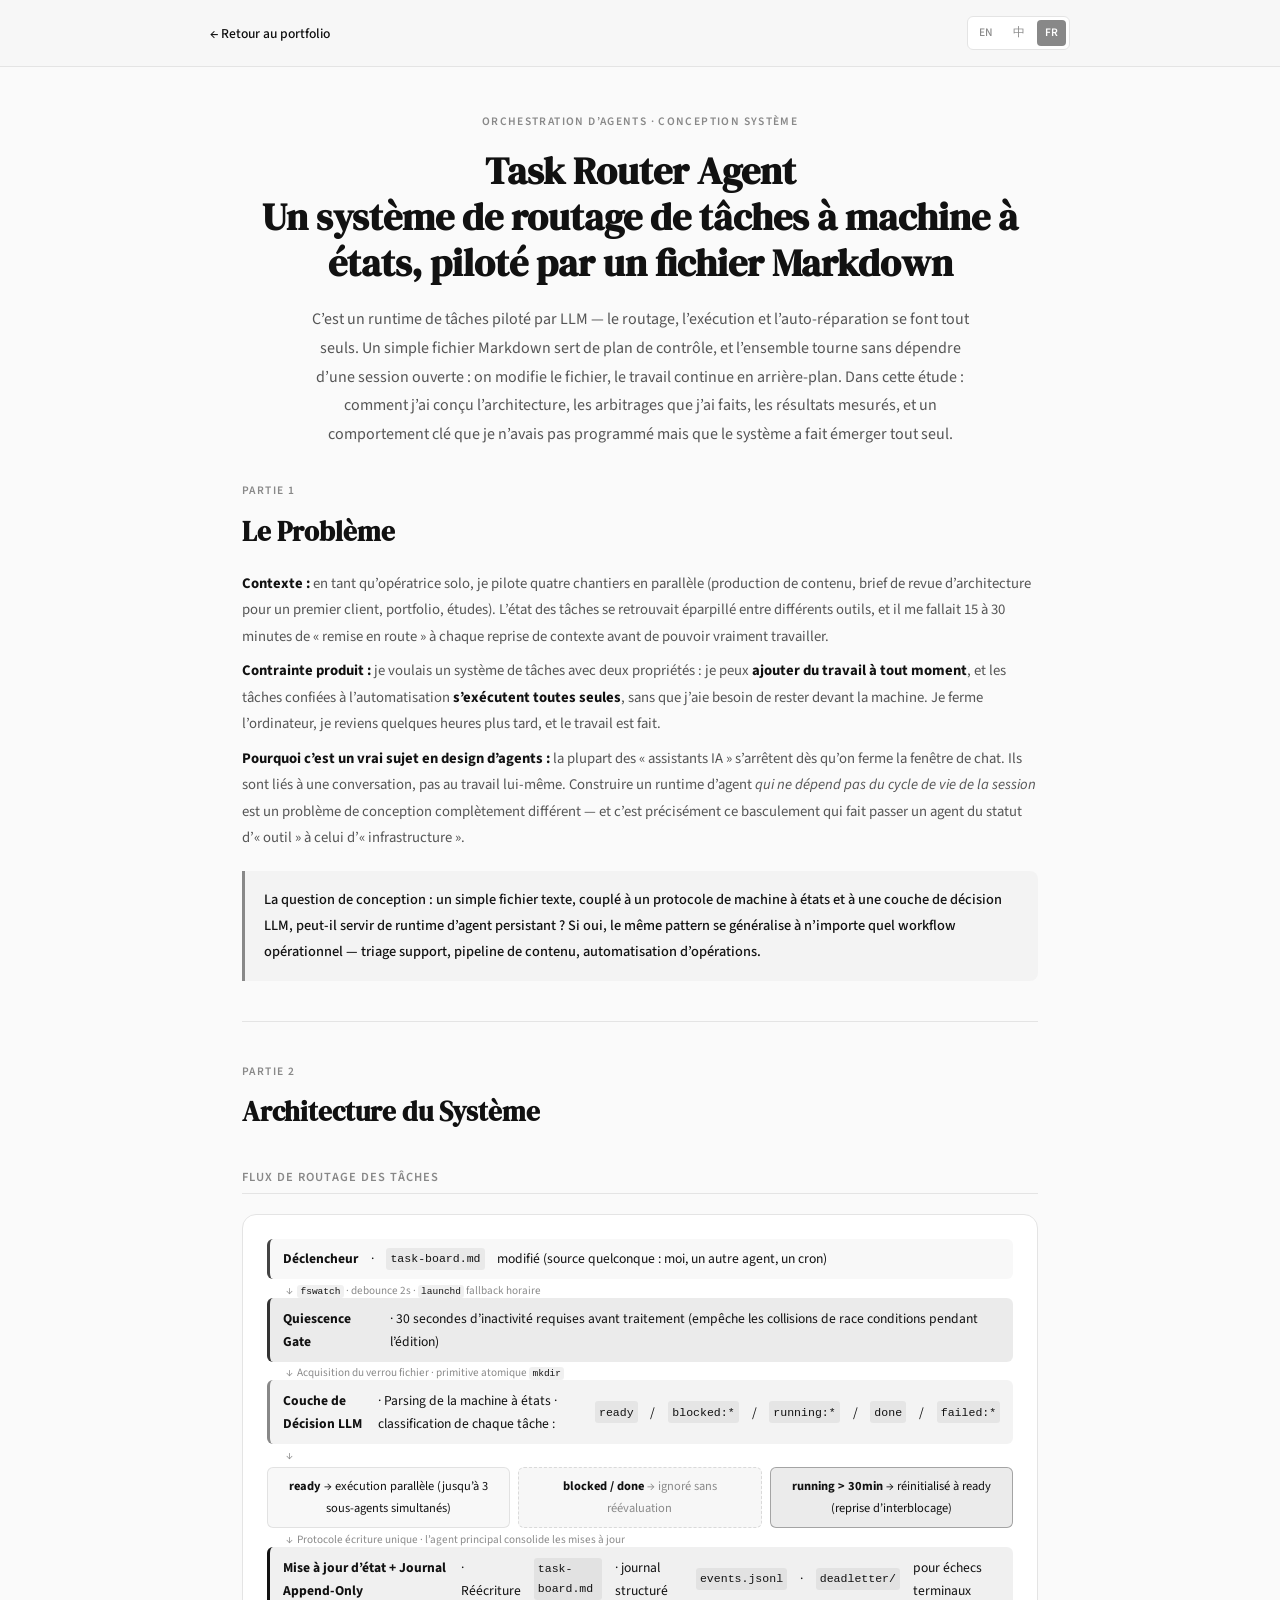
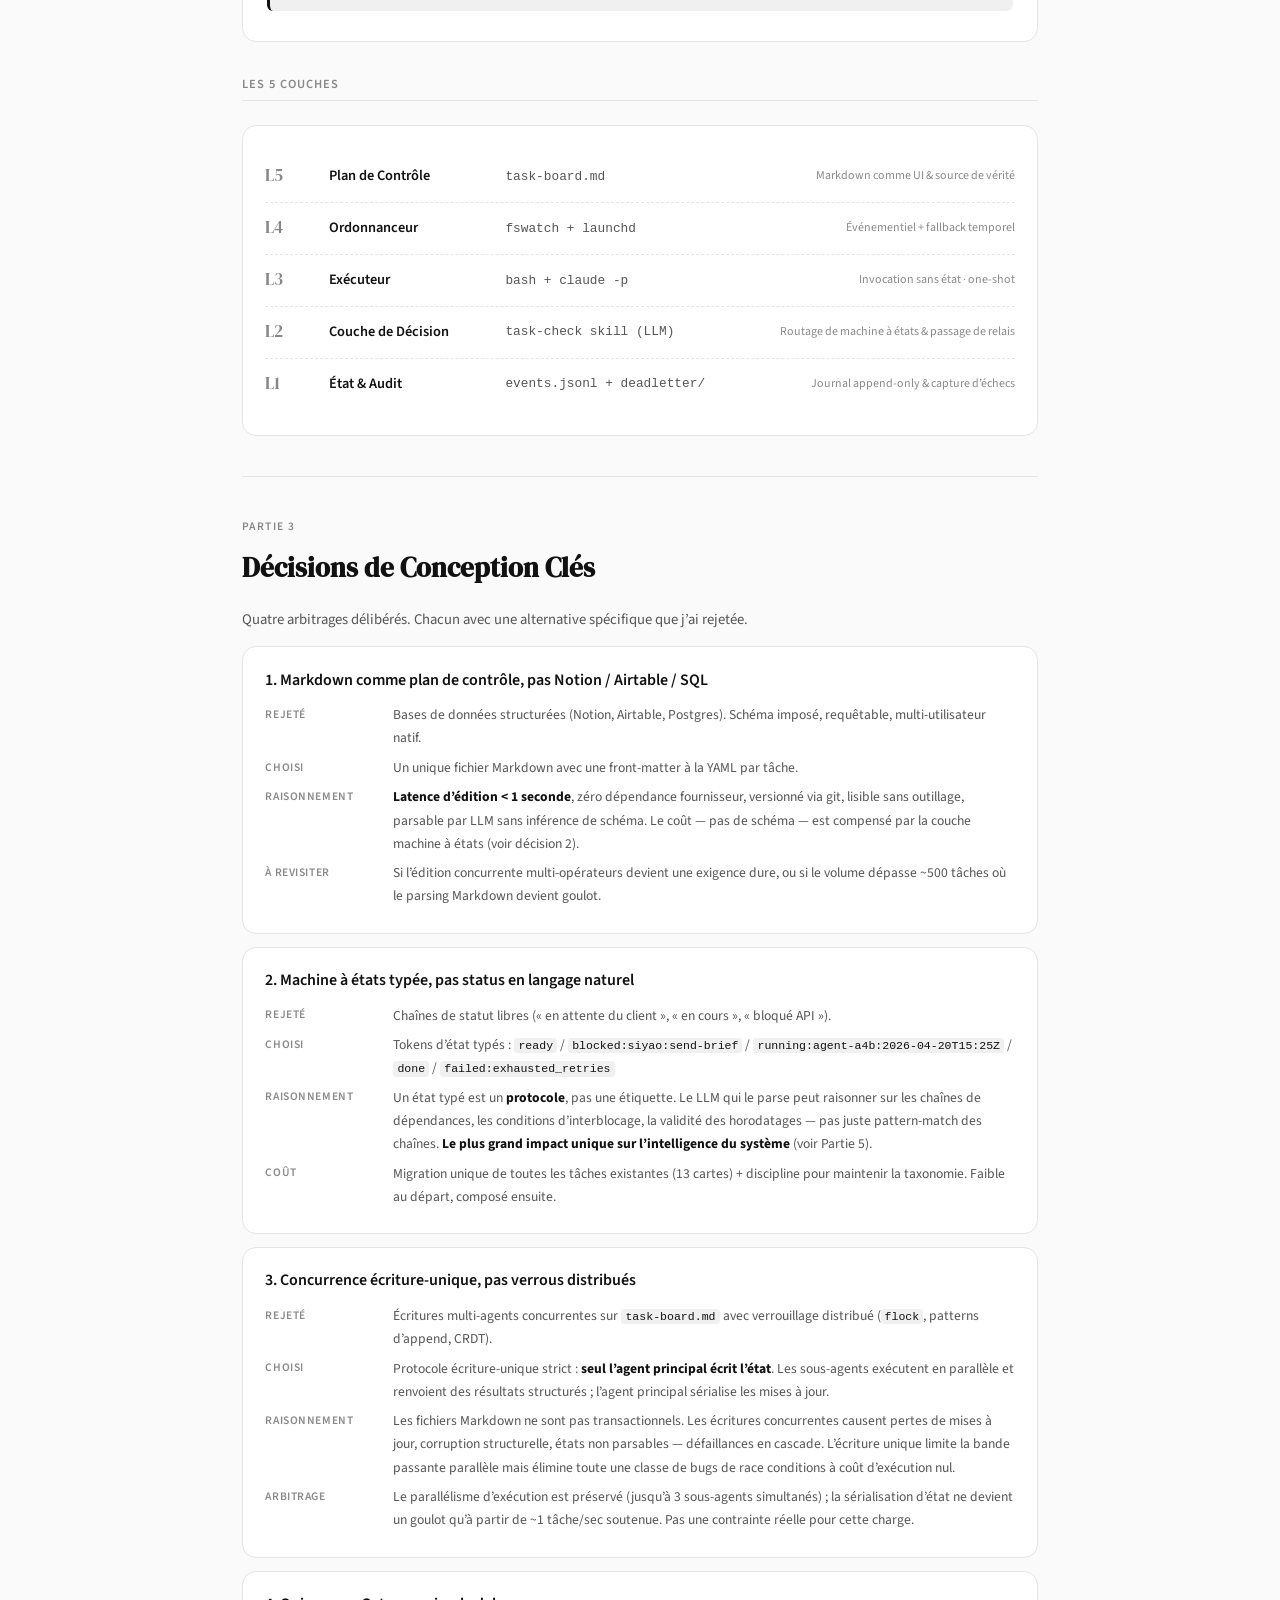
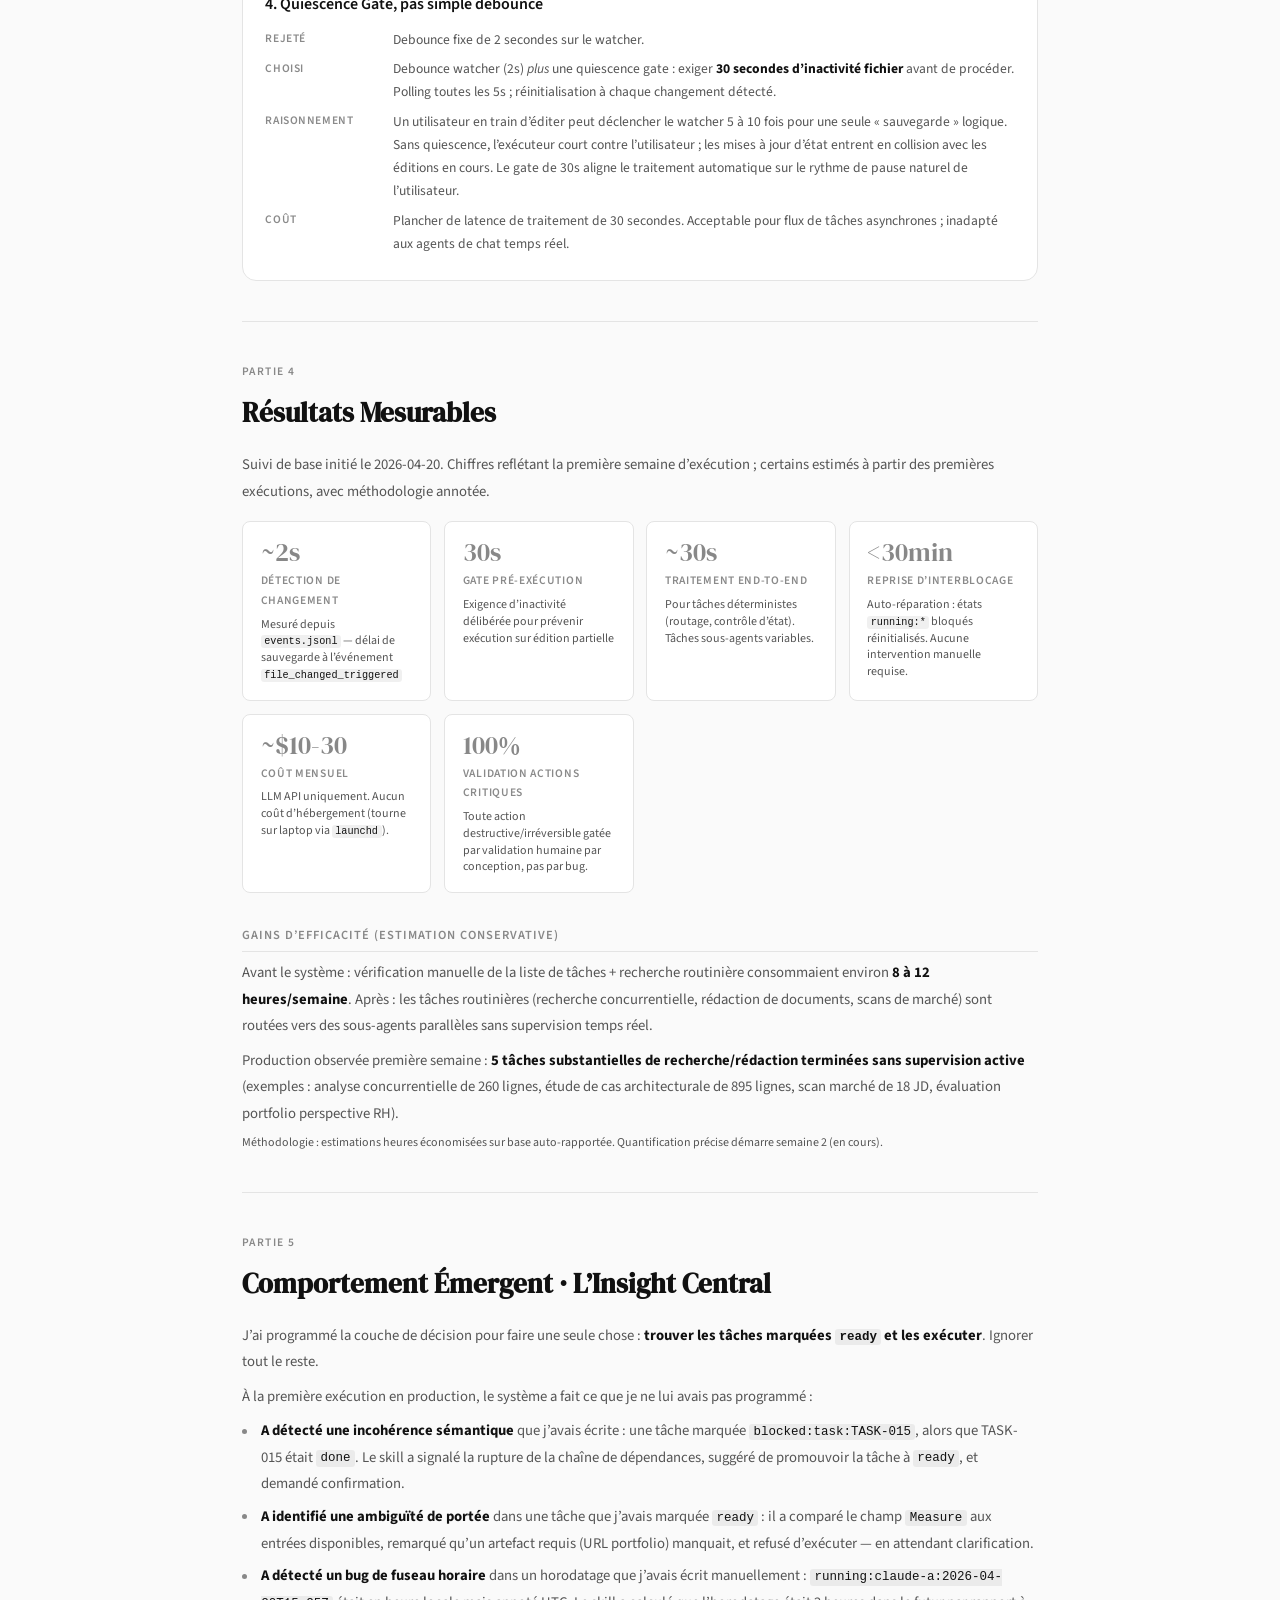
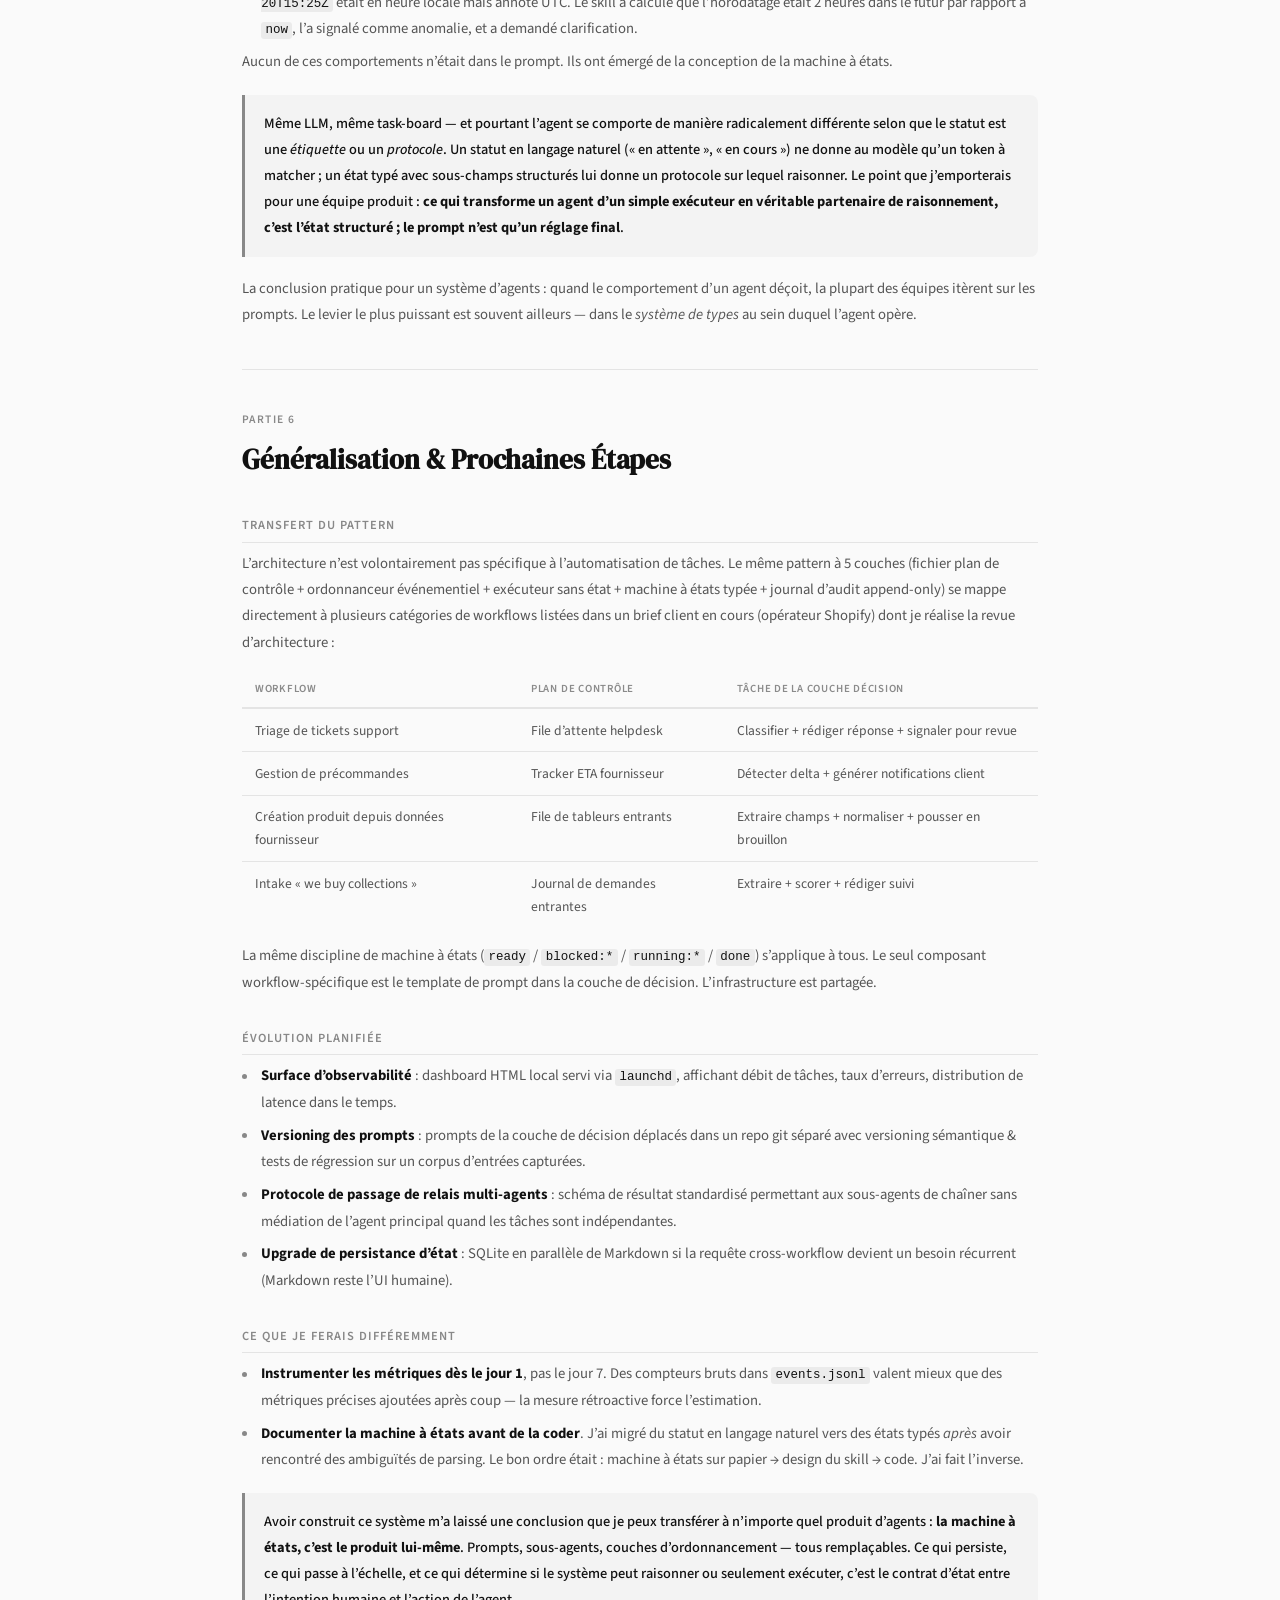
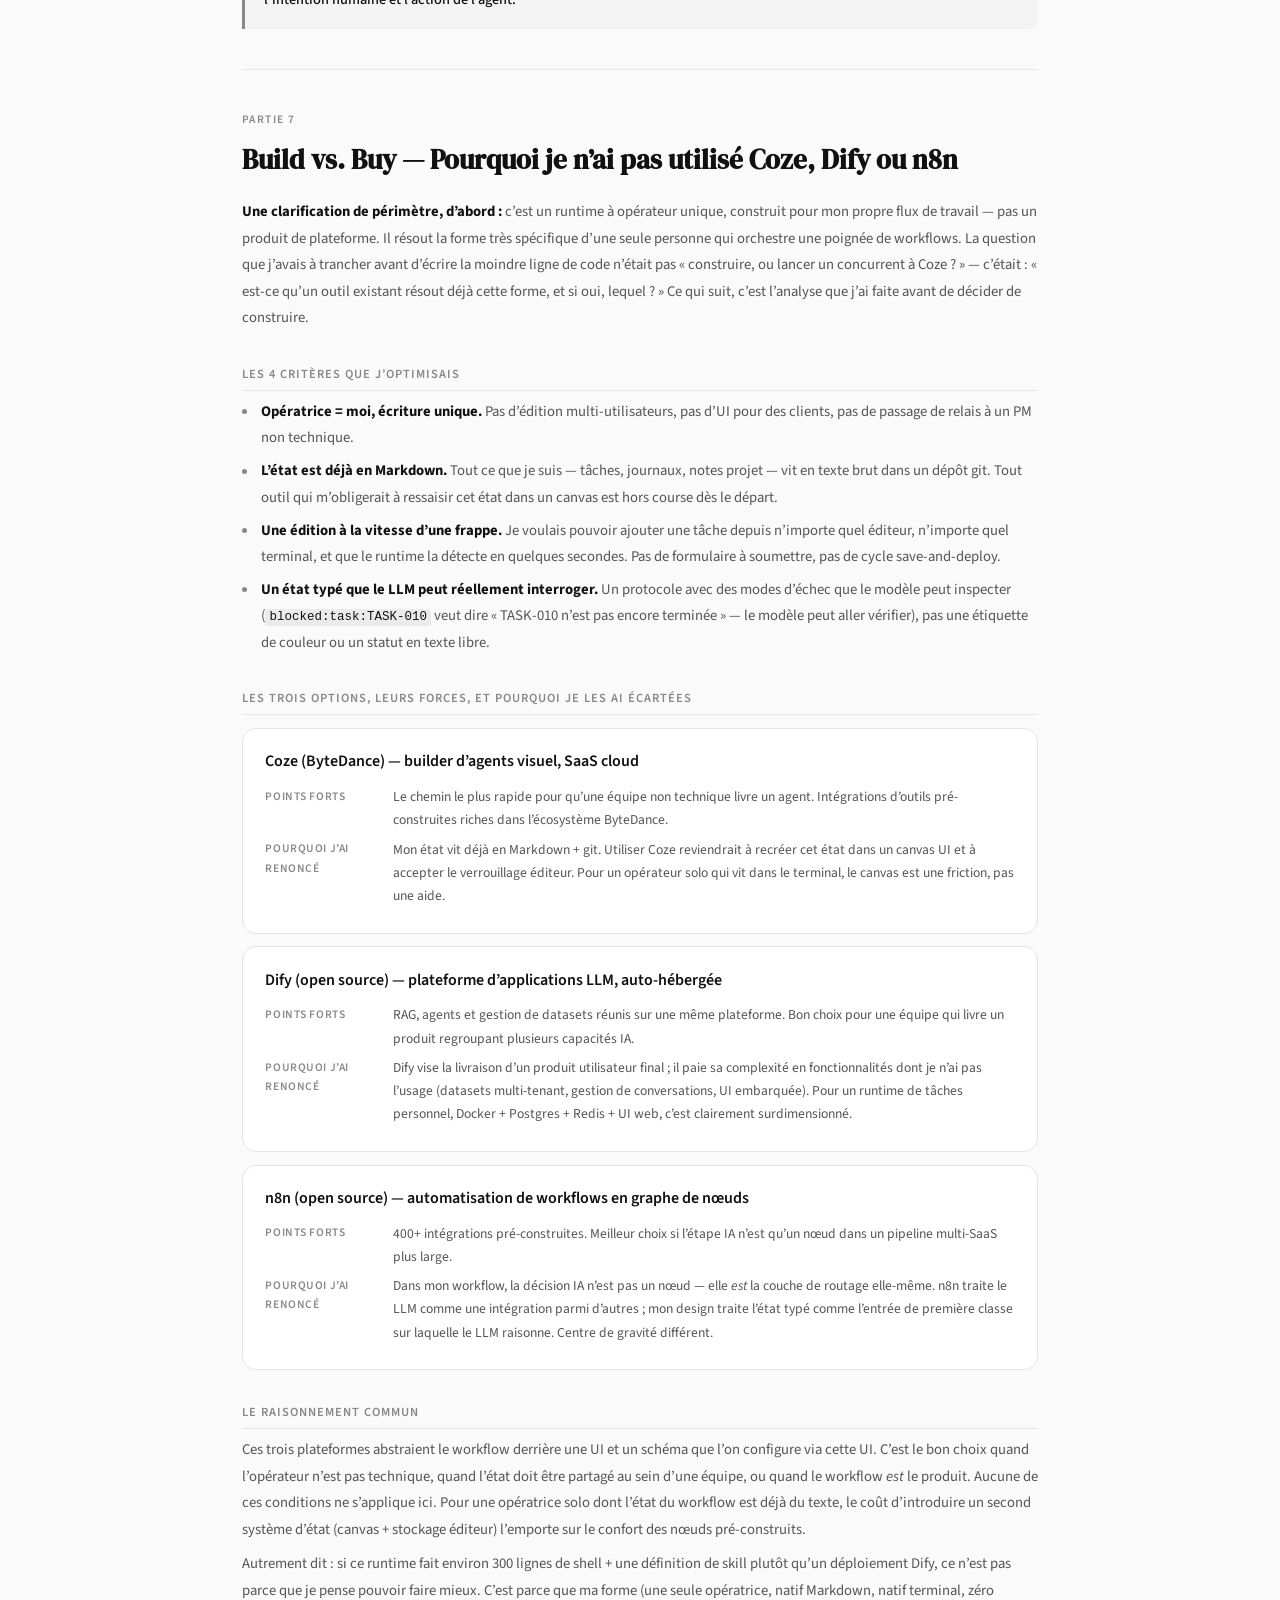
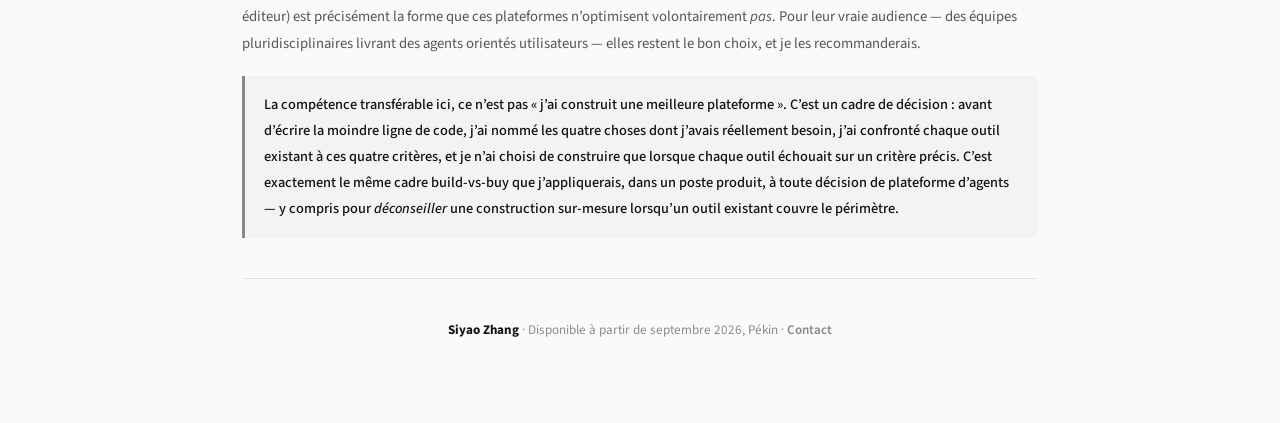
==== commit ab1e24a4: "Black-and-white palette on the original layout Co-Authored-By: Claude Opus 5.5 <noreply@anthropic.co" ====
--- a/ai-automation-fr.html
+++ b/ai-automation-fr.html
@@ -10,13 +10,13 @@
 <link href="https://fonts.googleapis.com/css2?family=DM+Serif+Display:ital@0;1&family=Source+Sans+3:ital,wght@0,300;0,400;0,500;0,600;1,300;1,400&display=swap" rel="stylesheet">
 <style>
 :root {
-  --cream: #FAF6F1; --cream-dark: #F0EAE0; --warm-white: #FFFDF9;
-  --text-primary: #2C2825; --text-secondary: #6B6360; --text-light: #9B9592;
-  --accent-terracotta: #C4735B; --accent-terracotta-light: #D4917D;
-  --accent-sage: #8FA88A; --accent-sage-light: #B5CBB0;
-  --accent-gold: #C9A96E; --accent-gold-light: #DFC99E;
-  --accent-slate: #7A8B9A; --accent-slate-light: #A0AFBC;
-  --border: #E5DDD5;
+  --cream: #FAFAFA; --cream-dark: #EFEFEF; --warm-white: #FFFFFF;
+  --text-primary: #111111; --text-secondary: #555555; --text-light: #8A8A8A;
+  --accent-terracotta: #111111; --accent-terracotta-light: #6E6E6E;
+  --accent-sage: #444444; --accent-sage-light: #BDBDBD;
+  --accent-gold: #333333; --accent-gold-light: #C8C8C8;
+  --accent-slate: #888888; --accent-slate-light: #ADADAD;
+  --border: #E4E4E4;
   --radius-sm: 8px; --radius-md: 14px;
   --font-serif: 'DM Serif Display', Georgia, serif;
   --font-sans: 'Source Sans 3', -apple-system, sans-serif;
@@ -28,7 +28,7 @@
 a { color: var(--accent-slate); text-decoration: none; }
 a:hover { color: var(--text-primary); }
 .container { max-width: 860px; margin: 0 auto; padding: 0 2rem; }
-.back-nav { position: fixed; top: 0; left: 0; right: 0; z-index: 100; background: rgba(250,246,241,0.88); backdrop-filter: blur(20px); border-bottom: 1px solid var(--border); padding: 1rem 2rem; }
+.back-nav { position: fixed; top: 0; left: 0; right: 0; z-index: 100; background: rgba(246, 246, 246, 0.88); backdrop-filter: blur(20px); border-bottom: 1px solid var(--border); padding: 1rem 2rem; }
 .back-nav .inner { max-width: 860px; margin: 0 auto; display: flex; align-items: center; justify-content: space-between; }
 .back-nav a.back-link { font-size: 0.85rem; font-weight: 500; color: var(--text-primary); }
 .hero { padding: 7rem 0 2rem; text-align: center; }
@@ -45,13 +45,13 @@
 ul { list-style: none; padding: 0; }
 li { padding-left: 1.2rem; position: relative; margin-bottom: 0.4rem; }
 li::before { content: ''; position: absolute; left: 0; top: 0.65rem; width: 5px; height: 5px; border-radius: 50%; background: var(--accent-slate); }
-code { font-family: var(--font-mono); font-size: 0.85em; color: var(--accent-terracotta); background: rgba(196,115,91,0.06); padding: 0.1em 0.35em; border-radius: 3px; }
+code { font-family: var(--font-mono); font-size: 0.85em; color: var(--accent-terracotta); background: rgba(0, 0, 0, 0.06); padding: 0.1em 0.35em; border-radius: 3px; }
 .divider { border: none; border-top: 1px solid var(--border); margin: 2.5rem 0; }
 table { width: 100%; border-collapse: collapse; margin: 1rem 0; font-size: 0.85rem; }
 th { text-align: left; font-size: 0.68rem; font-weight: 600; letter-spacing: 0.07em; text-transform: uppercase; color: var(--text-light); padding: 0.5rem 0.8rem; border-bottom: 2px solid var(--border); }
 td { padding: 0.6rem 0.8rem; border-bottom: 1px solid var(--border); color: var(--text-secondary); vertical-align: top; }
 tr:last-child td { border-bottom: none; }
-.takeaway { background: rgba(122,139,154,0.06); border-left: 3px solid var(--accent-slate); border-radius: 0 var(--radius-sm) var(--radius-sm) 0; padding: 1rem 1.2rem; margin: 1.2rem 0; }
+.takeaway { background: rgba(136, 136, 136, 0.06); border-left: 3px solid var(--accent-slate); border-radius: 0 var(--radius-sm) var(--radius-sm) 0; padding: 1rem 1.2rem; margin: 1.2rem 0; }
 .takeaway p { font-size: 0.9rem; color: var(--text-primary); font-weight: 500; margin: 0; }
 .arch-diagram { background: var(--warm-white); border: 1px solid var(--border); border-radius: var(--radius-md); padding: 1.6rem 1.4rem; margin: 1.5rem 0; }
 .arch-row { display: flex; align-items: center; gap: 1rem; padding: 0.7rem 0; border-bottom: 1px dashed var(--border); }
@@ -62,16 +62,16 @@
 .arch-role { font-size: 0.75rem; color: var(--text-light); min-width: 200px; text-align: right; }
 .flow-box { background: var(--warm-white); border: 1px solid var(--border); border-radius: var(--radius-md); padding: 1.5rem; margin: 1.2rem 0; font-size: 0.85rem; }
 .flow-step { display: flex; align-items: center; gap: 0.8rem; padding: 0.55rem 0.8rem; border-radius: 6px; margin-bottom: 0.35rem; }
-.flow-step.trigger { background: rgba(143,168,138,0.08); border-left: 3px solid var(--accent-sage); }
-.flow-step.gate { background: rgba(201,169,110,0.08); border-left: 3px solid var(--accent-gold); }
-.flow-step.llm { background: rgba(122,139,154,0.1); border-left: 3px solid var(--accent-slate); }
-.flow-step.exec { background: rgba(196,115,91,0.06); border-left: 3px solid var(--accent-terracotta); }
+.flow-step.trigger { background: rgba(161, 161, 161, 0.08); border-left: 3px solid var(--accent-sage); }
+.flow-step.gate { background: rgba(0, 0, 0, 0.08); border-left: 3px solid var(--accent-gold); }
+.flow-step.llm { background: rgba(136, 136, 136, 0.1); border-left: 3px solid var(--accent-slate); }
+.flow-step.exec { background: rgba(0, 0, 0, 0.06); border-left: 3px solid var(--accent-terracotta); }
 .flow-arrow { color: var(--text-light); padding-left: 1.2rem; font-size: 0.7rem; line-height: 1; margin: 0.1rem 0; }
 .flow-split { display: flex; gap: 0.5rem; margin: 0.4rem 0; }
 .flow-split > div { flex: 1; padding: 0.5rem 0.7rem; border-radius: 6px; font-size: 0.78rem; text-align: center; }
-.flow-split .ok { background: rgba(143,168,138,0.08); border: 1px solid rgba(143,168,138,0.25); }
-.flow-split .skip { background: rgba(155,149,146,0.08); border: 1px dashed rgba(155,149,146,0.3); color: var(--text-light); }
-.flow-split .heal { background: rgba(201,169,110,0.08); border: 1px solid rgba(201,169,110,0.3); }
+.flow-split .ok { background: rgba(161, 161, 161, 0.08); border: 1px solid rgba(161, 161, 161, 0.25); }
+.flow-split .skip { background: rgba(150, 150, 150, 0.08); border: 1px dashed rgba(150, 150, 150, 0.3); color: var(--text-light); }
+.flow-split .heal { background: rgba(0, 0, 0, 0.08); border: 1px solid rgba(0, 0, 0, 0.3); }
 .metrics-grid { display: grid; grid-template-columns: repeat(auto-fit, minmax(180px, 1fr)); gap: 0.8rem; margin: 1rem 0; }
 .metric-card { background: var(--warm-white); border: 1px solid var(--border); border-radius: var(--radius-sm); padding: 1rem 1.1rem; }
 .metric-value { font-family: var(--font-serif); font-size: 1.6rem; color: var(--accent-slate); line-height: 1.1; margin-bottom: 0.3rem; }
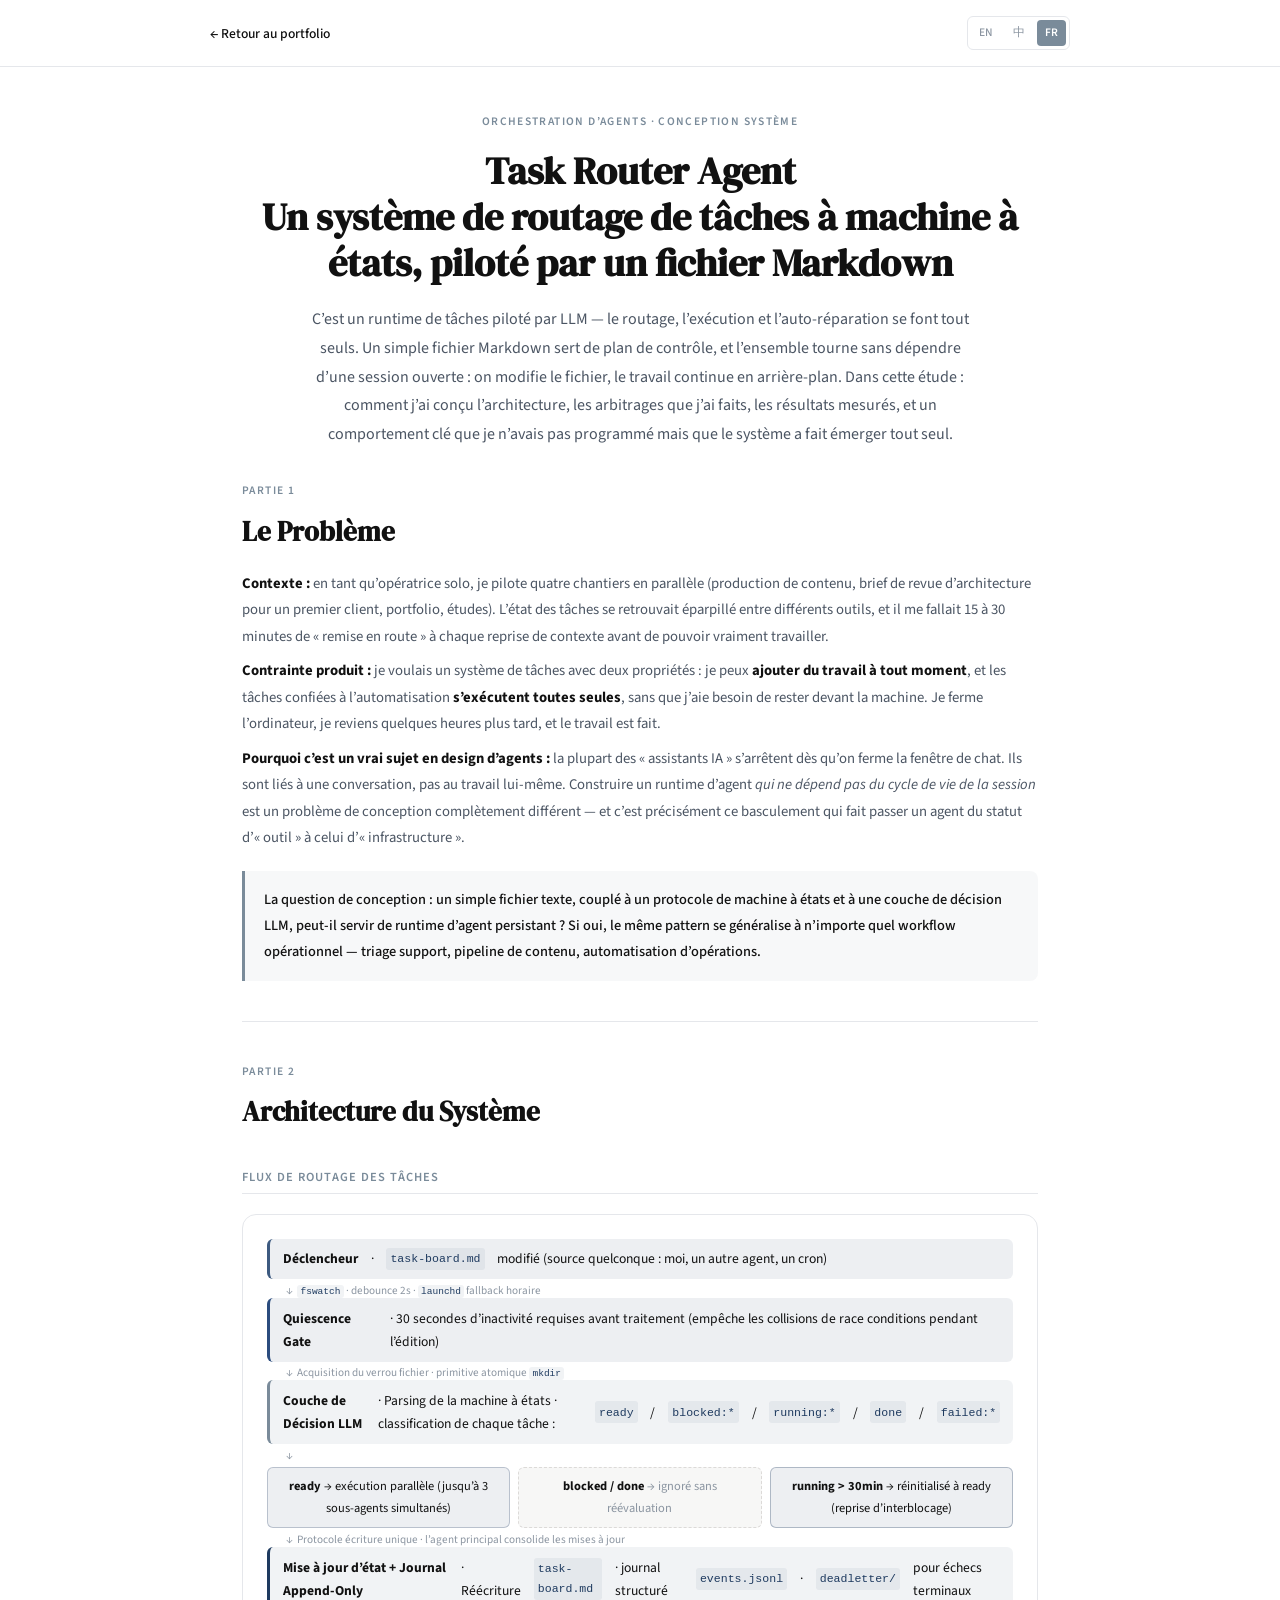
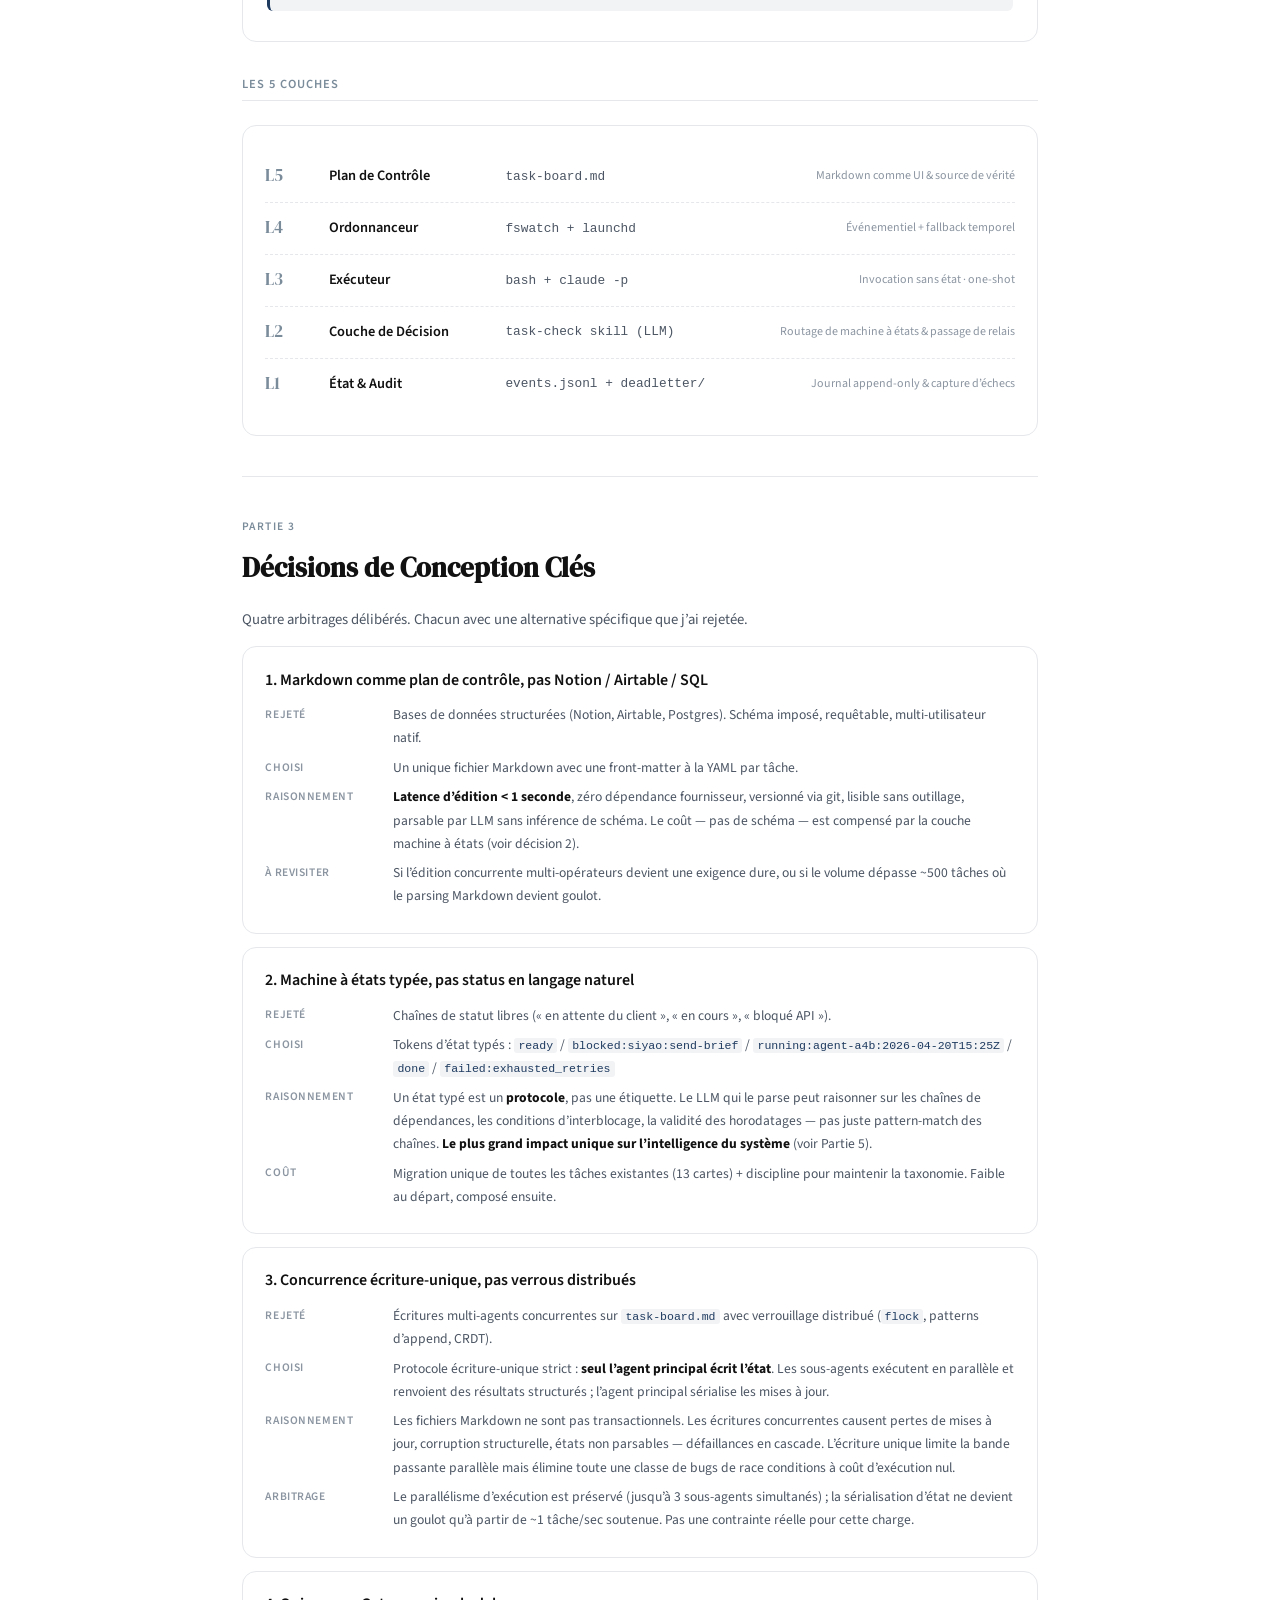
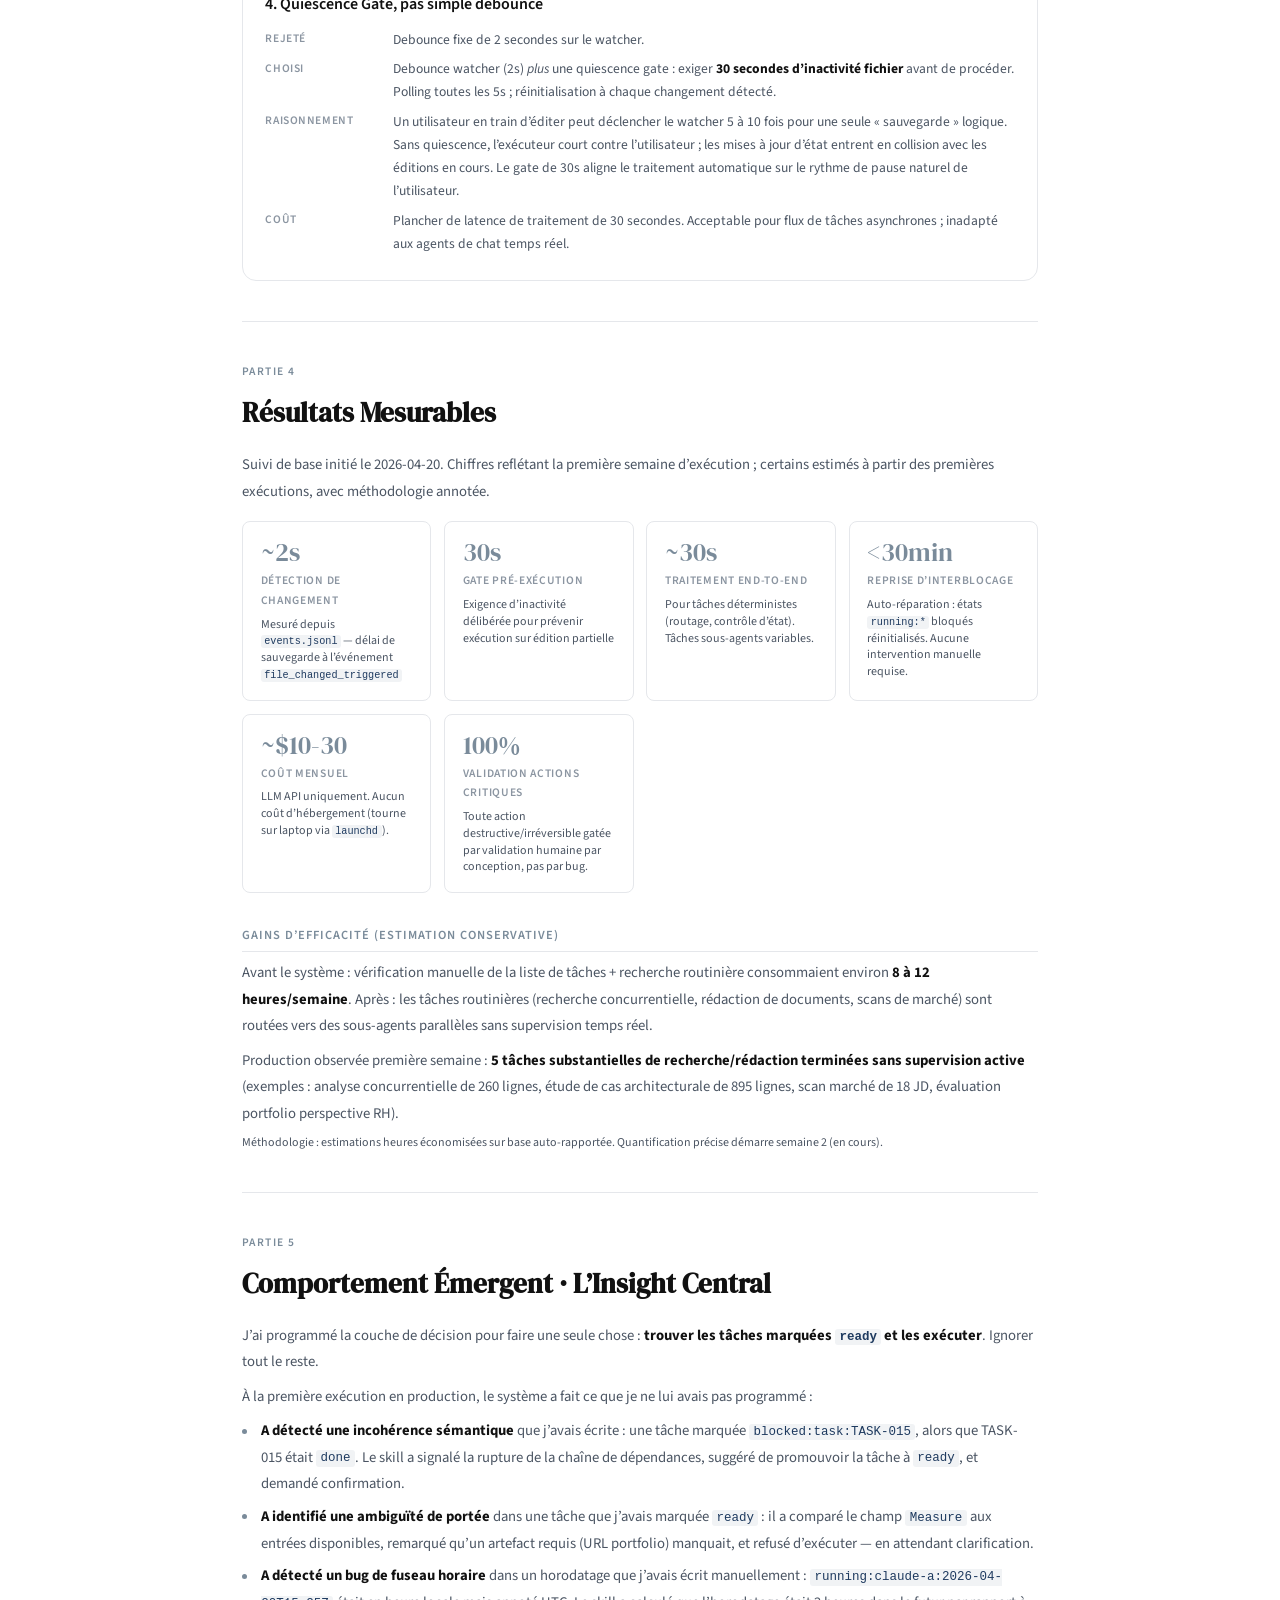
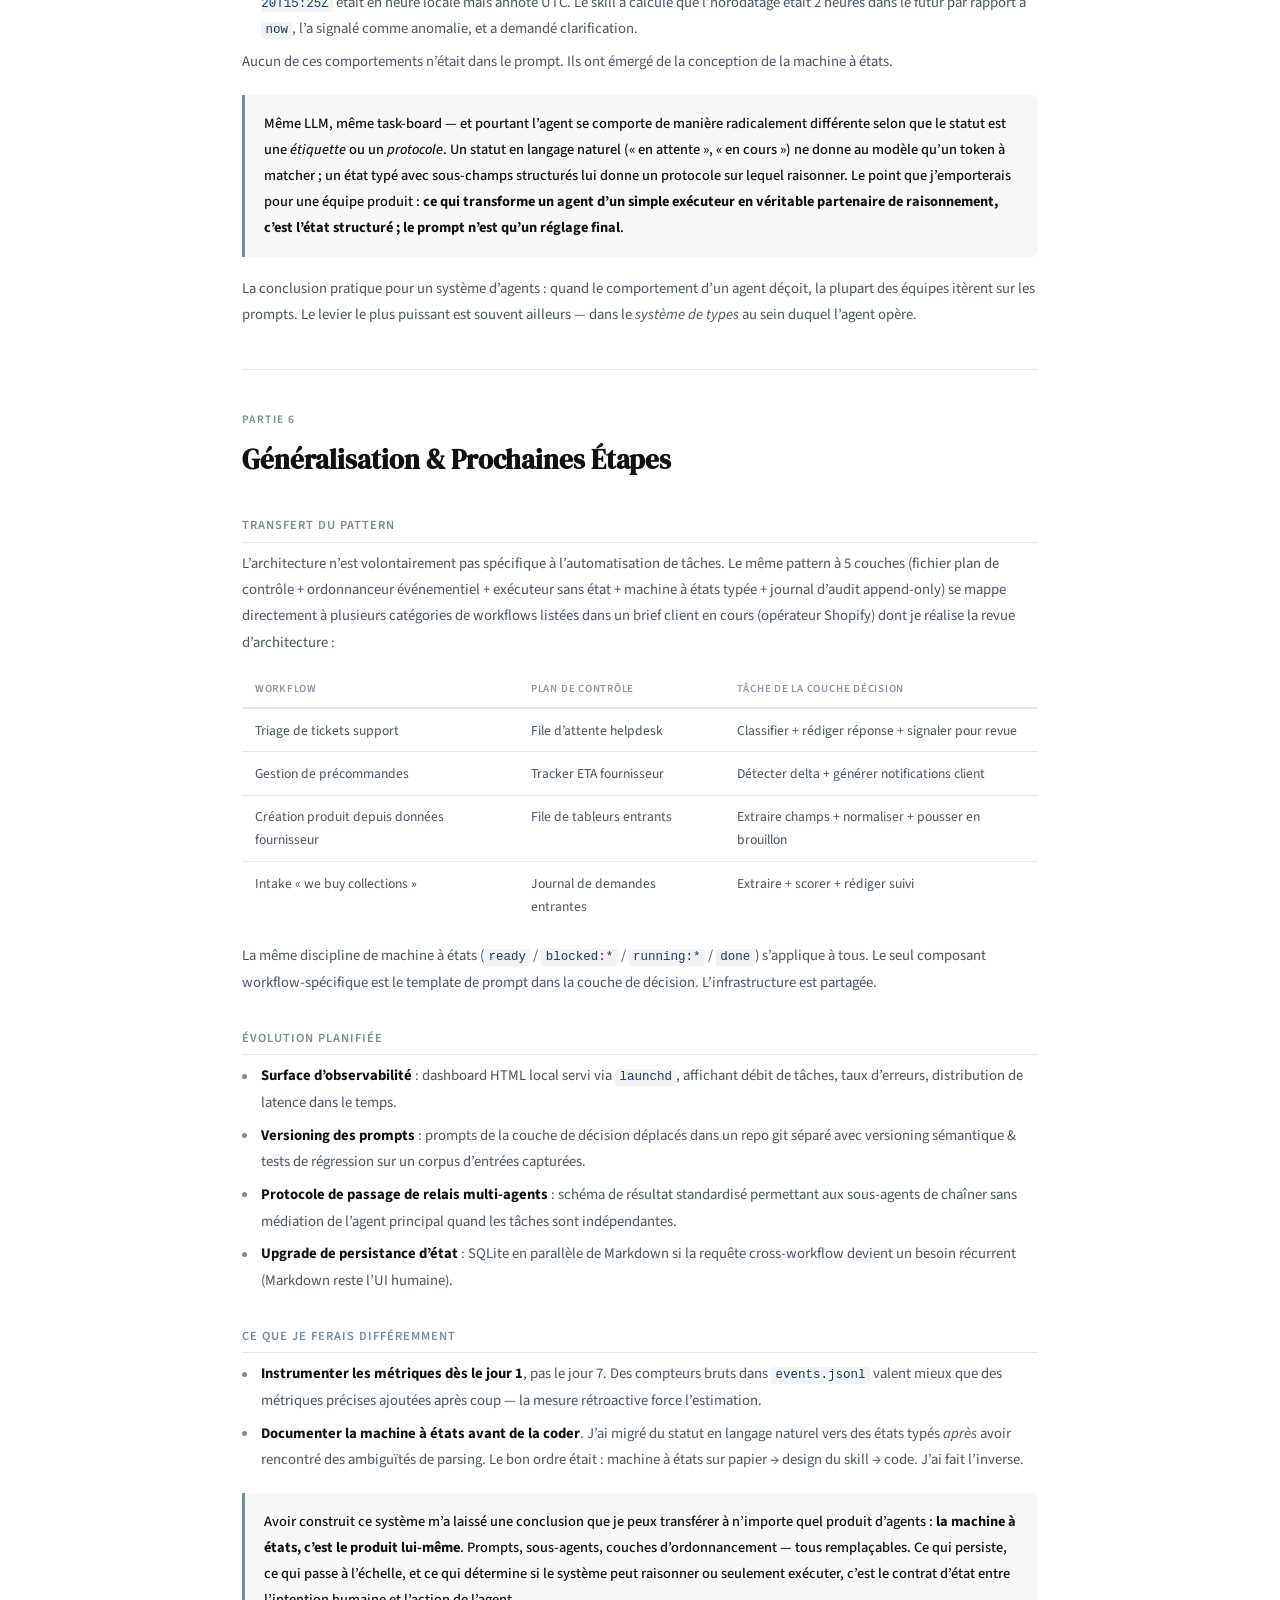
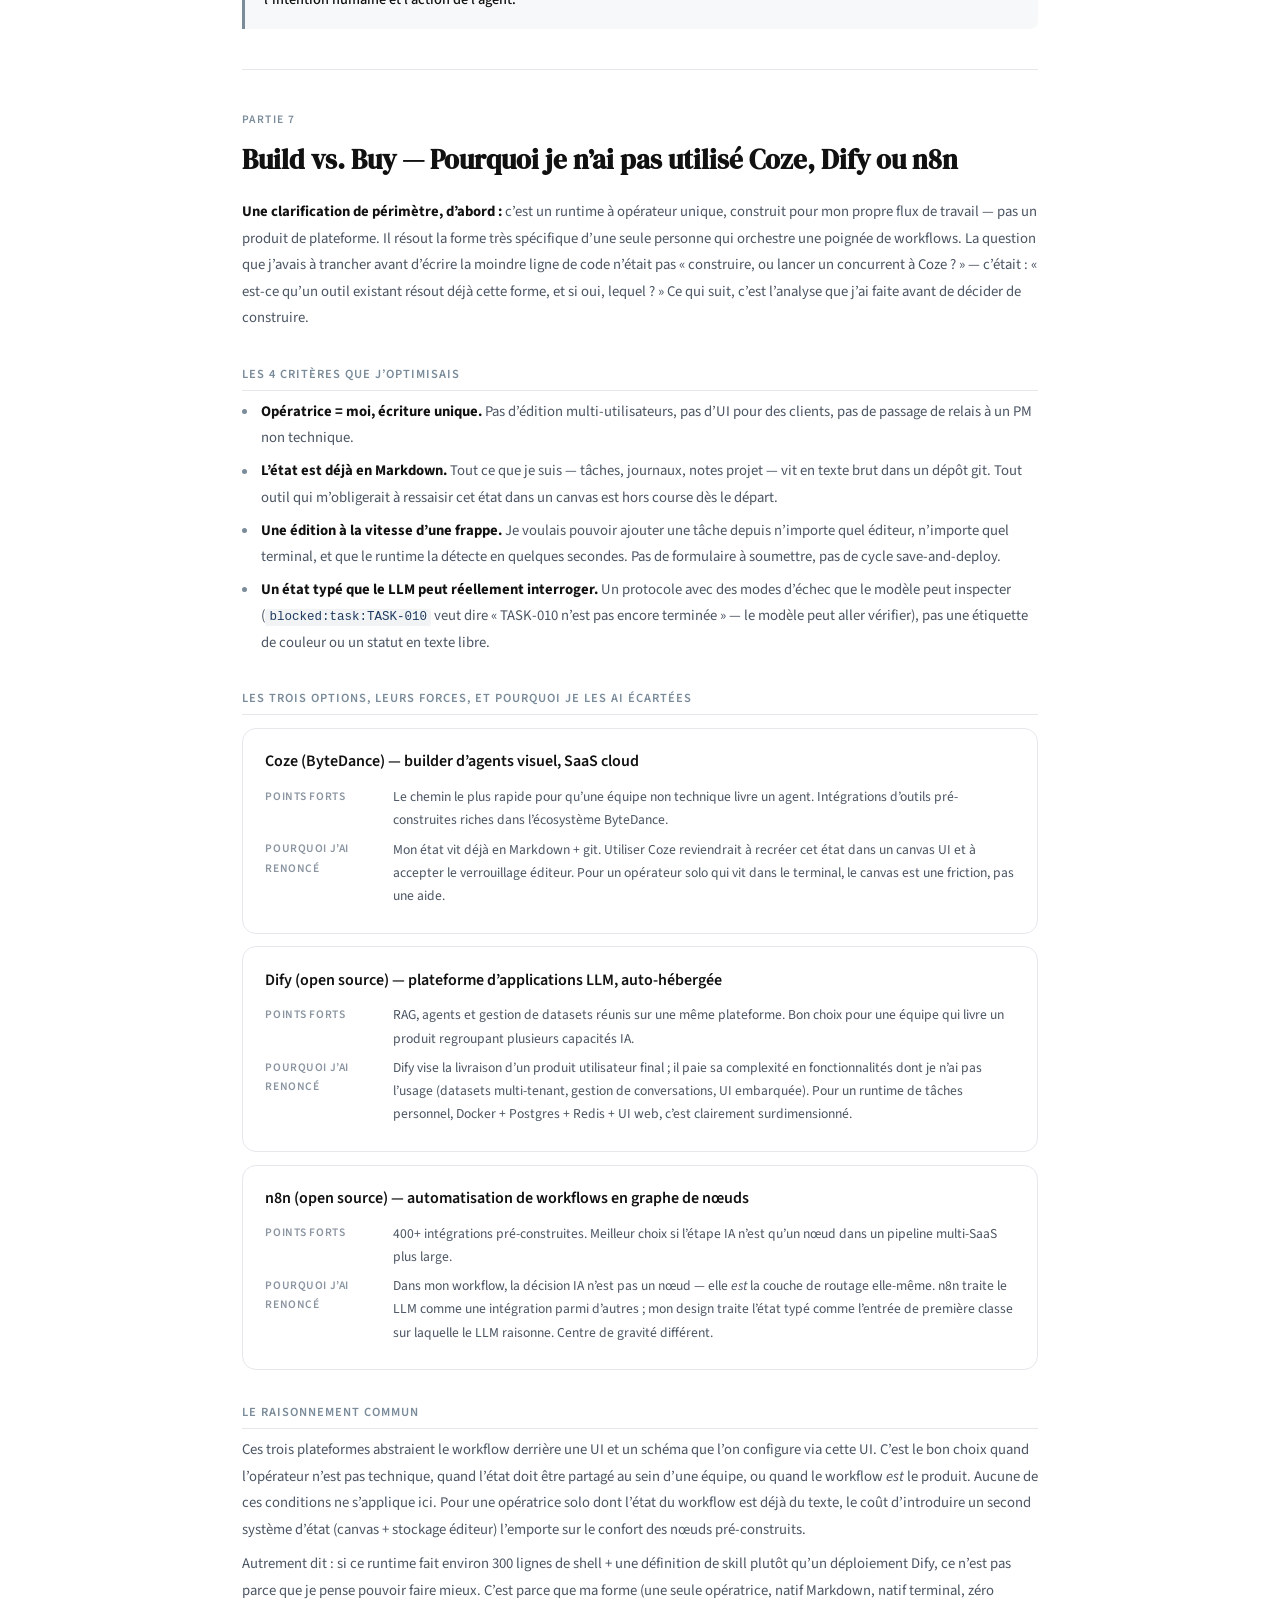
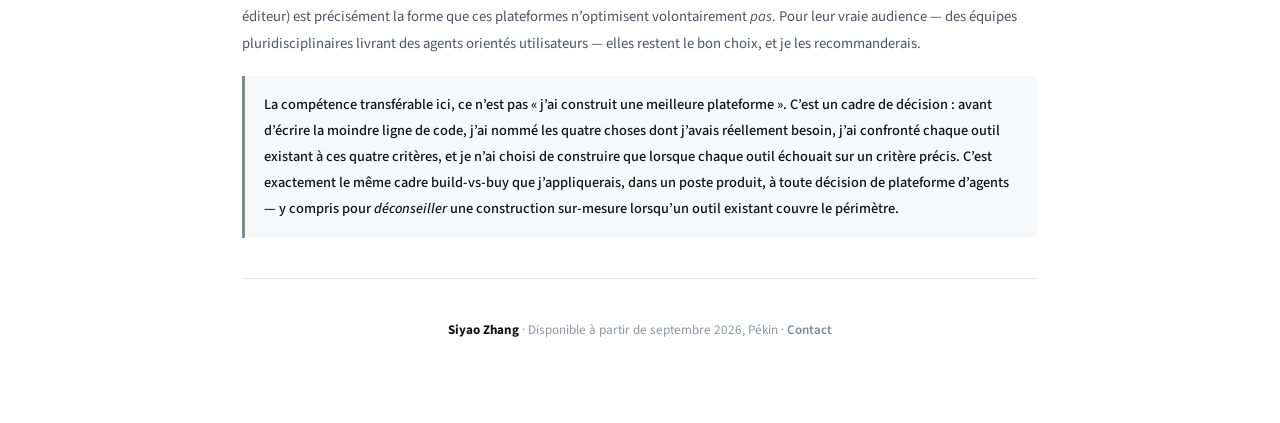
==== commit 379b70da: "White, black and navy palette; project visuals stay in colour Co-Authored-By: Claude Opus 5.5 <norep" ====
--- a/ai-automation-fr.html
+++ b/ai-automation-fr.html
@@ -10,13 +10,13 @@
 <link href="https://fonts.googleapis.com/css2?family=DM+Serif+Display:ital@0;1&family=Source+Sans+3:ital,wght@0,300;0,400;0,500;0,600;1,300;1,400&display=swap" rel="stylesheet">
 <style>
 :root {
-  --cream: #FAFAFA; --cream-dark: #EFEFEF; --warm-white: #FFFFFF;
-  --text-primary: #111111; --text-secondary: #555555; --text-light: #8A8A8A;
-  --accent-terracotta: #111111; --accent-terracotta-light: #6E6E6E;
-  --accent-sage: #444444; --accent-sage-light: #BDBDBD;
-  --accent-gold: #333333; --accent-gold-light: #C8C8C8;
-  --accent-slate: #888888; --accent-slate-light: #ADADAD;
-  --border: #E4E4E4;
+  --cream: #FFFFFF; --cream-dark: #F3F5F8; --warm-white: #FFFFFF;
+  --text-primary: #111111; --text-secondary: #4B5563; --text-light: #8B95A1;
+  --accent-terracotta: #1E3A5F; --accent-terracotta-light: #4A6A94;
+  --accent-sage: #3D5A80; --accent-sage-light: #A9B8CC;
+  --accent-gold: #2B4C7E; --accent-gold-light: #C3CEDC;
+  --accent-slate: #7A8B9A; --accent-slate-light: #A0AFBC;
+  --border: #E5E7EB;
   --radius-sm: 8px; --radius-md: 14px;
   --font-serif: 'DM Serif Display', Georgia, serif;
   --font-sans: 'Source Sans 3', -apple-system, sans-serif;
@@ -28,7 +28,7 @@
 a { color: var(--accent-slate); text-decoration: none; }
 a:hover { color: var(--text-primary); }
 .container { max-width: 860px; margin: 0 auto; padding: 0 2rem; }
-.back-nav { position: fixed; top: 0; left: 0; right: 0; z-index: 100; background: rgba(246, 246, 246, 0.88); backdrop-filter: blur(20px); border-bottom: 1px solid var(--border); padding: 1rem 2rem; }
+.back-nav { position: fixed; top: 0; left: 0; right: 0; z-index: 100; background: rgba(255,255,255,0.88); backdrop-filter: blur(20px); border-bottom: 1px solid var(--border); padding: 1rem 2rem; }
 .back-nav .inner { max-width: 860px; margin: 0 auto; display: flex; align-items: center; justify-content: space-between; }
 .back-nav a.back-link { font-size: 0.85rem; font-weight: 500; color: var(--text-primary); }
 .hero { padding: 7rem 0 2rem; text-align: center; }
@@ -45,13 +45,13 @@
 ul { list-style: none; padding: 0; }
 li { padding-left: 1.2rem; position: relative; margin-bottom: 0.4rem; }
 li::before { content: ''; position: absolute; left: 0; top: 0.65rem; width: 5px; height: 5px; border-radius: 50%; background: var(--accent-slate); }
-code { font-family: var(--font-mono); font-size: 0.85em; color: var(--accent-terracotta); background: rgba(0, 0, 0, 0.06); padding: 0.1em 0.35em; border-radius: 3px; }
+code { font-family: var(--font-mono); font-size: 0.85em; color: var(--accent-terracotta); background: rgba(30,58,95,0.06); padding: 0.1em 0.35em; border-radius: 3px; }
 .divider { border: none; border-top: 1px solid var(--border); margin: 2.5rem 0; }
 table { width: 100%; border-collapse: collapse; margin: 1rem 0; font-size: 0.85rem; }
 th { text-align: left; font-size: 0.68rem; font-weight: 600; letter-spacing: 0.07em; text-transform: uppercase; color: var(--text-light); padding: 0.5rem 0.8rem; border-bottom: 2px solid var(--border); }
 td { padding: 0.6rem 0.8rem; border-bottom: 1px solid var(--border); color: var(--text-secondary); vertical-align: top; }
 tr:last-child td { border-bottom: none; }
-.takeaway { background: rgba(136, 136, 136, 0.06); border-left: 3px solid var(--accent-slate); border-radius: 0 var(--radius-sm) var(--radius-sm) 0; padding: 1rem 1.2rem; margin: 1.2rem 0; }
+.takeaway { background: rgba(122,139,154,0.06); border-left: 3px solid var(--accent-slate); border-radius: 0 var(--radius-sm) var(--radius-sm) 0; padding: 1rem 1.2rem; margin: 1.2rem 0; }
 .takeaway p { font-size: 0.9rem; color: var(--text-primary); font-weight: 500; margin: 0; }
 .arch-diagram { background: var(--warm-white); border: 1px solid var(--border); border-radius: var(--radius-md); padding: 1.6rem 1.4rem; margin: 1.5rem 0; }
 .arch-row { display: flex; align-items: center; gap: 1rem; padding: 0.7rem 0; border-bottom: 1px dashed var(--border); }
@@ -62,16 +62,16 @@
 .arch-role { font-size: 0.75rem; color: var(--text-light); min-width: 200px; text-align: right; }
 .flow-box { background: var(--warm-white); border: 1px solid var(--border); border-radius: var(--radius-md); padding: 1.5rem; margin: 1.2rem 0; font-size: 0.85rem; }
 .flow-step { display: flex; align-items: center; gap: 0.8rem; padding: 0.55rem 0.8rem; border-radius: 6px; margin-bottom: 0.35rem; }
-.flow-step.trigger { background: rgba(161, 161, 161, 0.08); border-left: 3px solid var(--accent-sage); }
-.flow-step.gate { background: rgba(0, 0, 0, 0.08); border-left: 3px solid var(--accent-gold); }
-.flow-step.llm { background: rgba(136, 136, 136, 0.1); border-left: 3px solid var(--accent-slate); }
-.flow-step.exec { background: rgba(0, 0, 0, 0.06); border-left: 3px solid var(--accent-terracotta); }
+.flow-step.trigger { background: rgba(30,58,95,0.08); border-left: 3px solid var(--accent-sage); }
+.flow-step.gate { background: rgba(30,58,95,0.08); border-left: 3px solid var(--accent-gold); }
+.flow-step.llm { background: rgba(122,139,154,0.1); border-left: 3px solid var(--accent-slate); }
+.flow-step.exec { background: rgba(30,58,95,0.06); border-left: 3px solid var(--accent-terracotta); }
 .flow-arrow { color: var(--text-light); padding-left: 1.2rem; font-size: 0.7rem; line-height: 1; margin: 0.1rem 0; }
 .flow-split { display: flex; gap: 0.5rem; margin: 0.4rem 0; }
 .flow-split > div { flex: 1; padding: 0.5rem 0.7rem; border-radius: 6px; font-size: 0.78rem; text-align: center; }
-.flow-split .ok { background: rgba(161, 161, 161, 0.08); border: 1px solid rgba(161, 161, 161, 0.25); }
-.flow-split .skip { background: rgba(150, 150, 150, 0.08); border: 1px dashed rgba(150, 150, 150, 0.3); color: var(--text-light); }
-.flow-split .heal { background: rgba(0, 0, 0, 0.08); border: 1px solid rgba(0, 0, 0, 0.3); }
+.flow-split .ok { background: rgba(30,58,95,0.08); border: 1px solid rgba(30,58,95,0.25); }
+.flow-split .skip { background: rgba(155,149,146,0.08); border: 1px dashed rgba(155,149,146,0.3); color: var(--text-light); }
+.flow-split .heal { background: rgba(30,58,95,0.08); border: 1px solid rgba(30,58,95,0.3); }
 .metrics-grid { display: grid; grid-template-columns: repeat(auto-fit, minmax(180px, 1fr)); gap: 0.8rem; margin: 1rem 0; }
 .metric-card { background: var(--warm-white); border: 1px solid var(--border); border-radius: var(--radius-sm); padding: 1rem 1.1rem; }
 .metric-value { font-family: var(--font-serif); font-size: 1.6rem; color: var(--accent-slate); line-height: 1.1; margin-bottom: 0.3rem; }
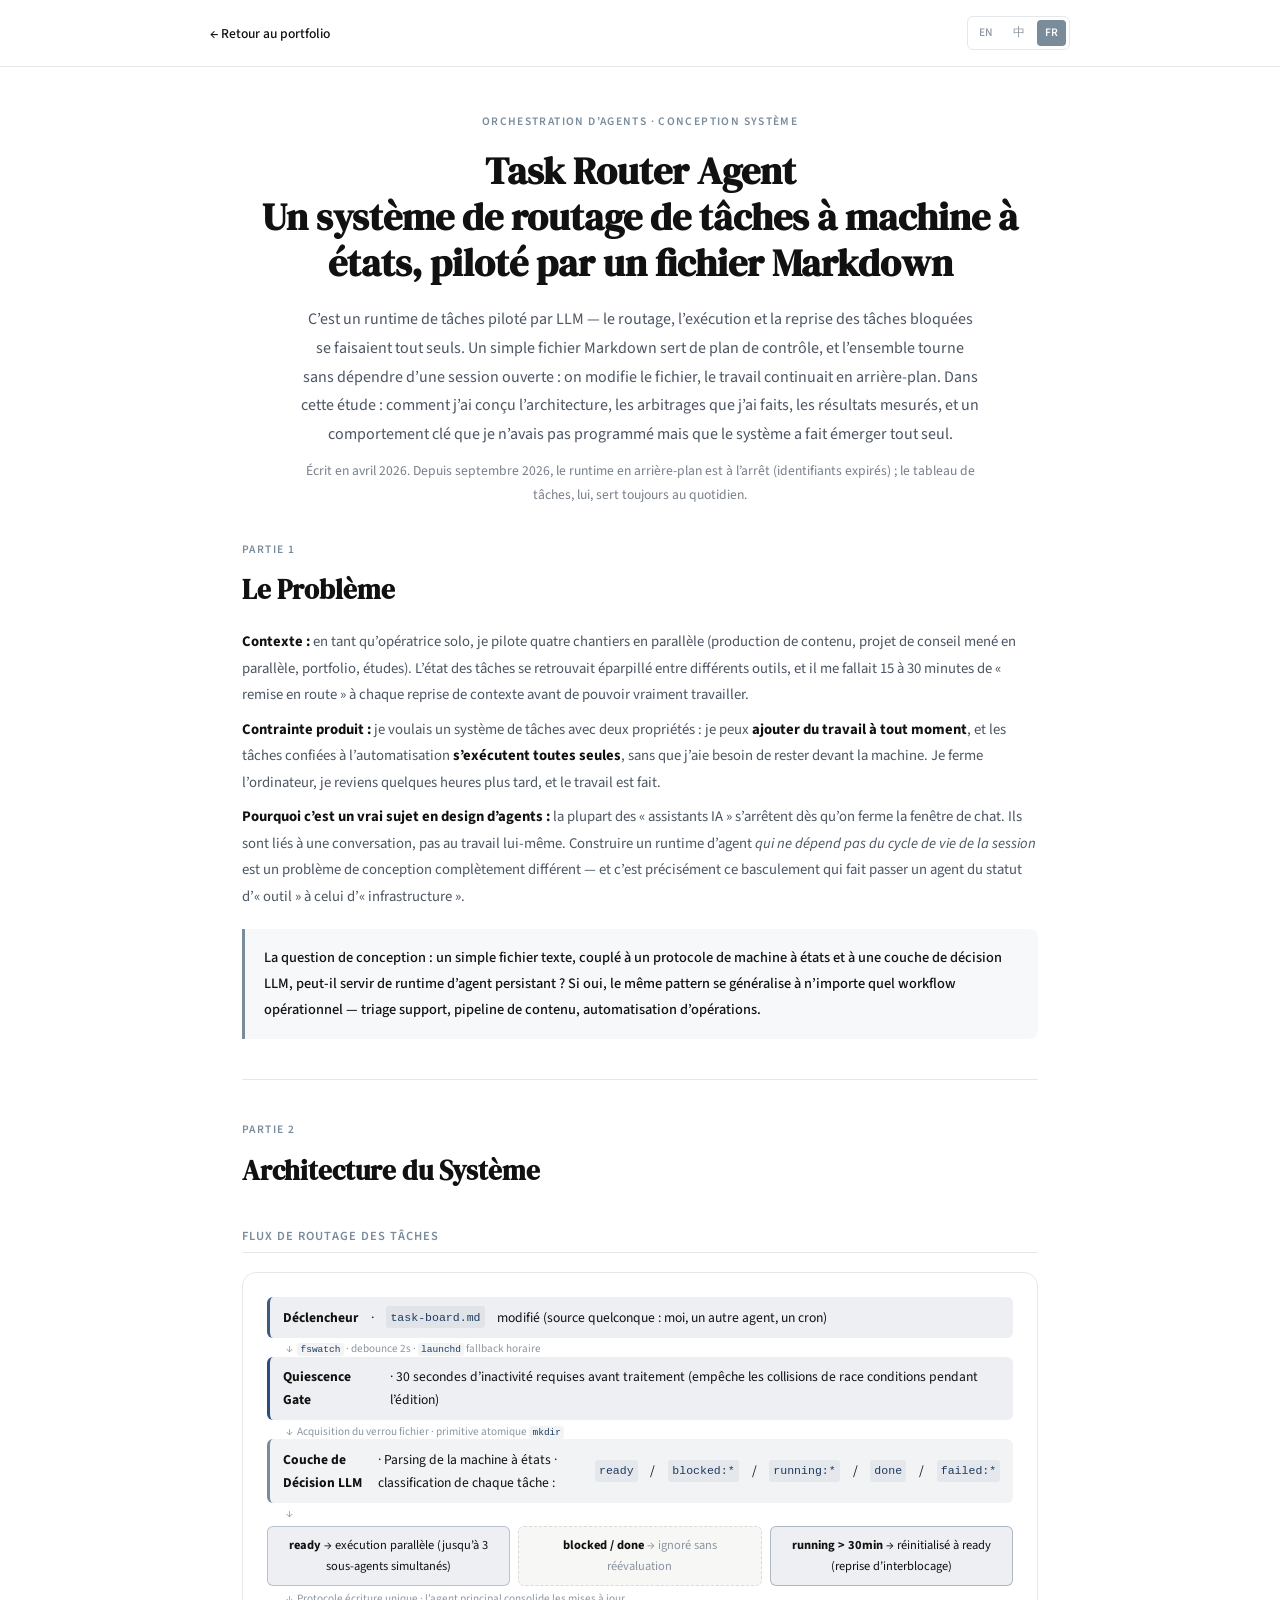
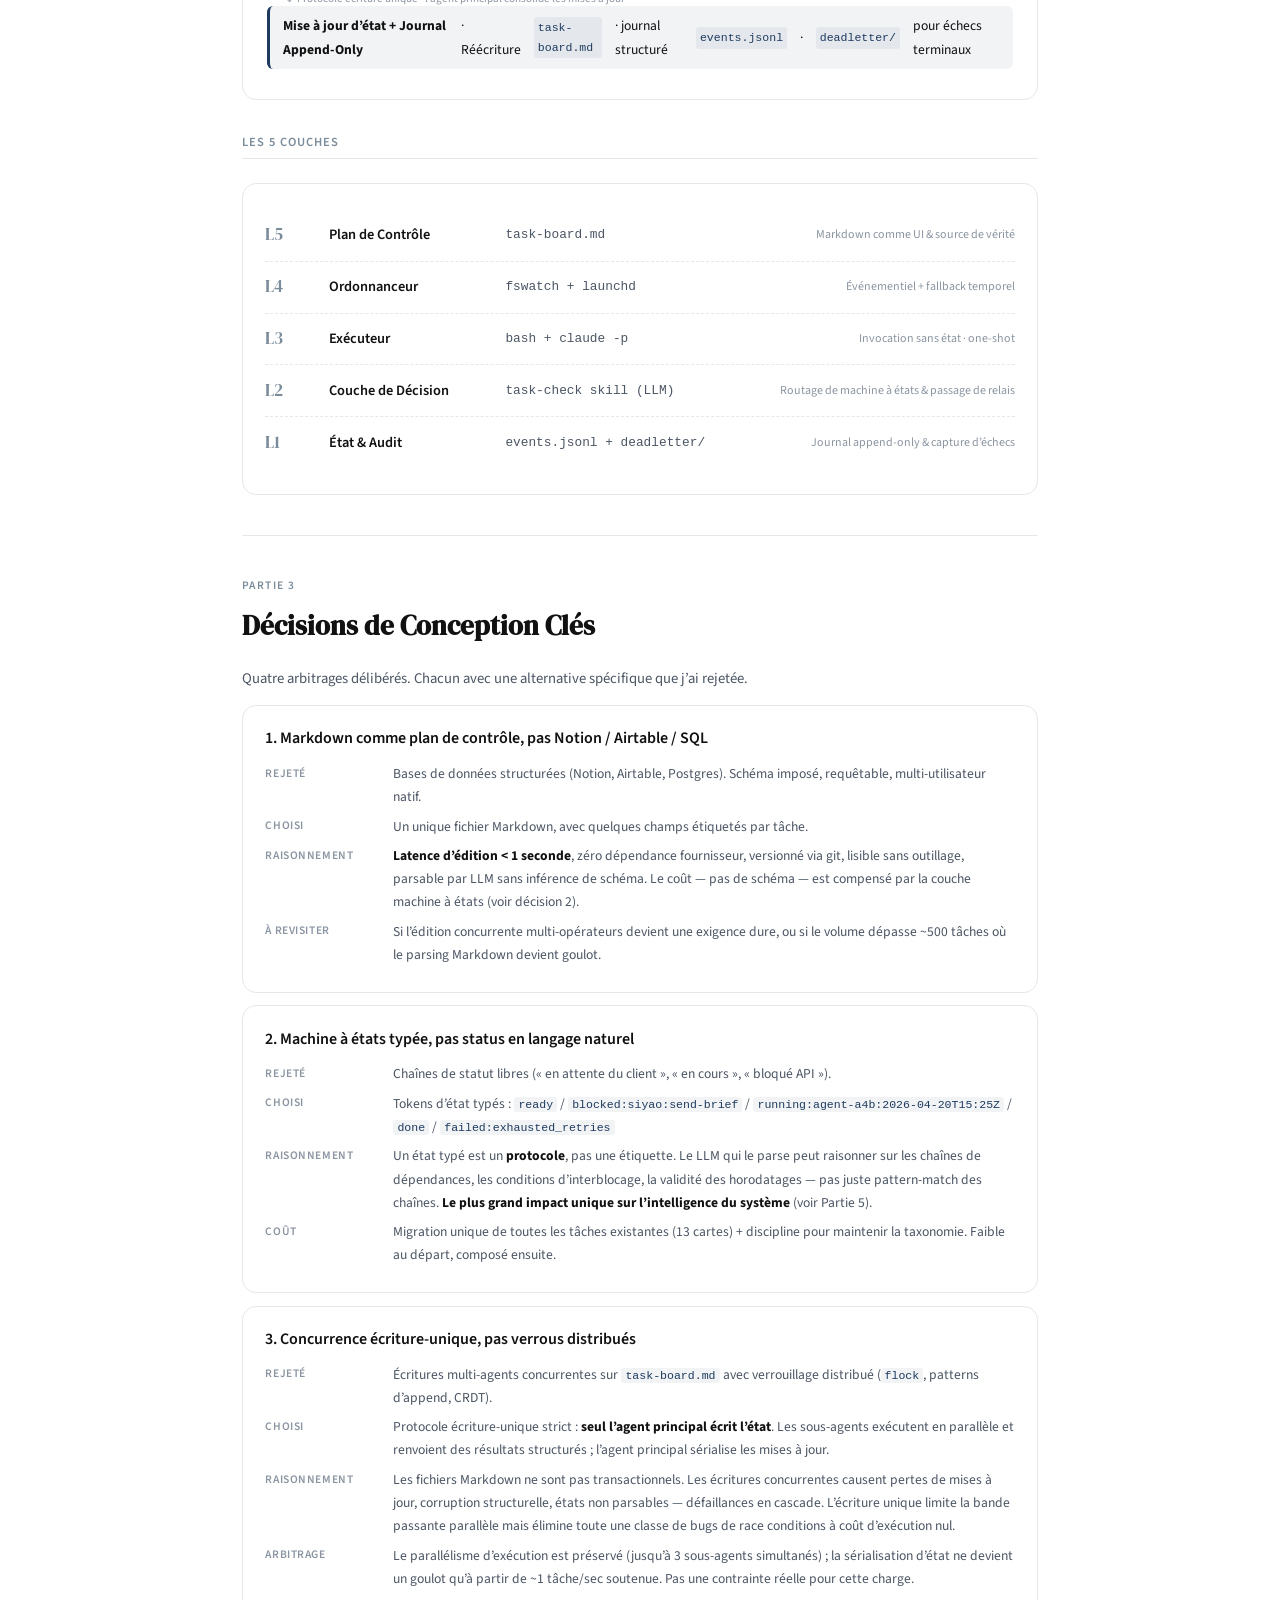
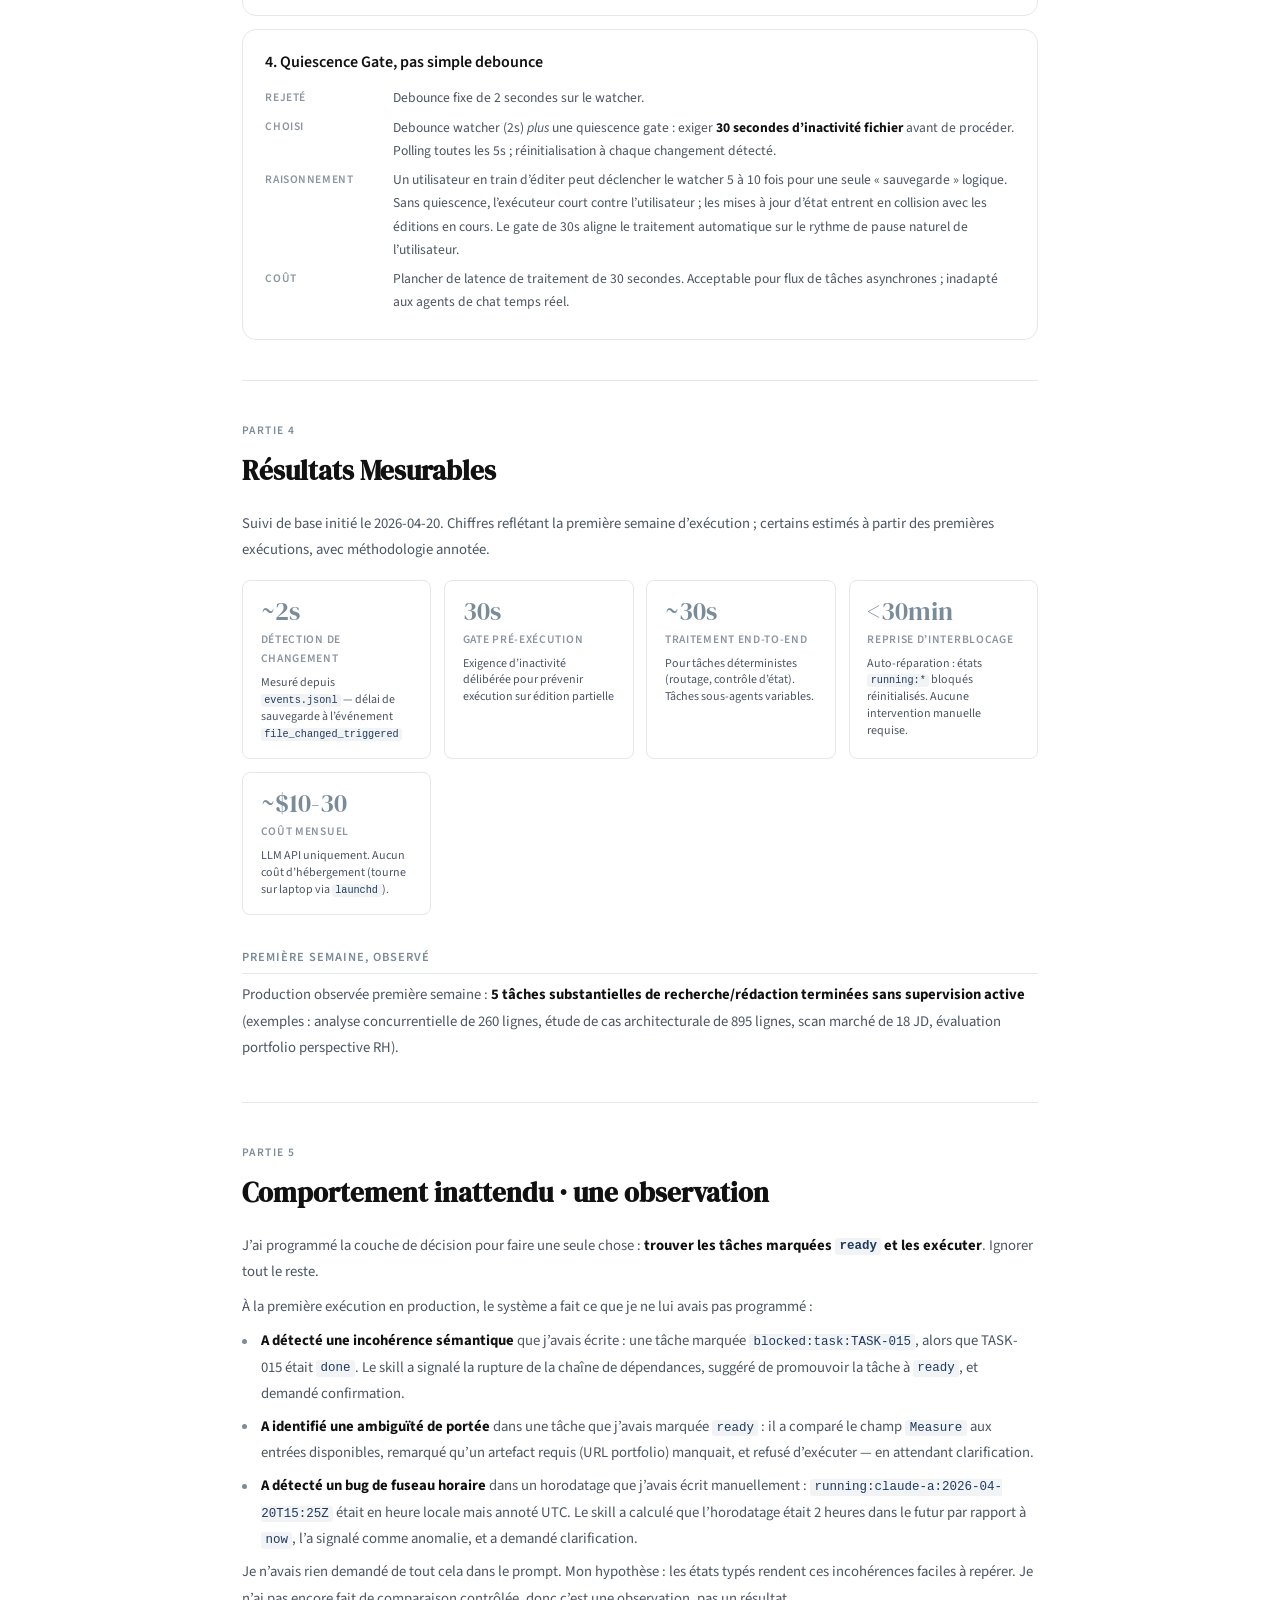
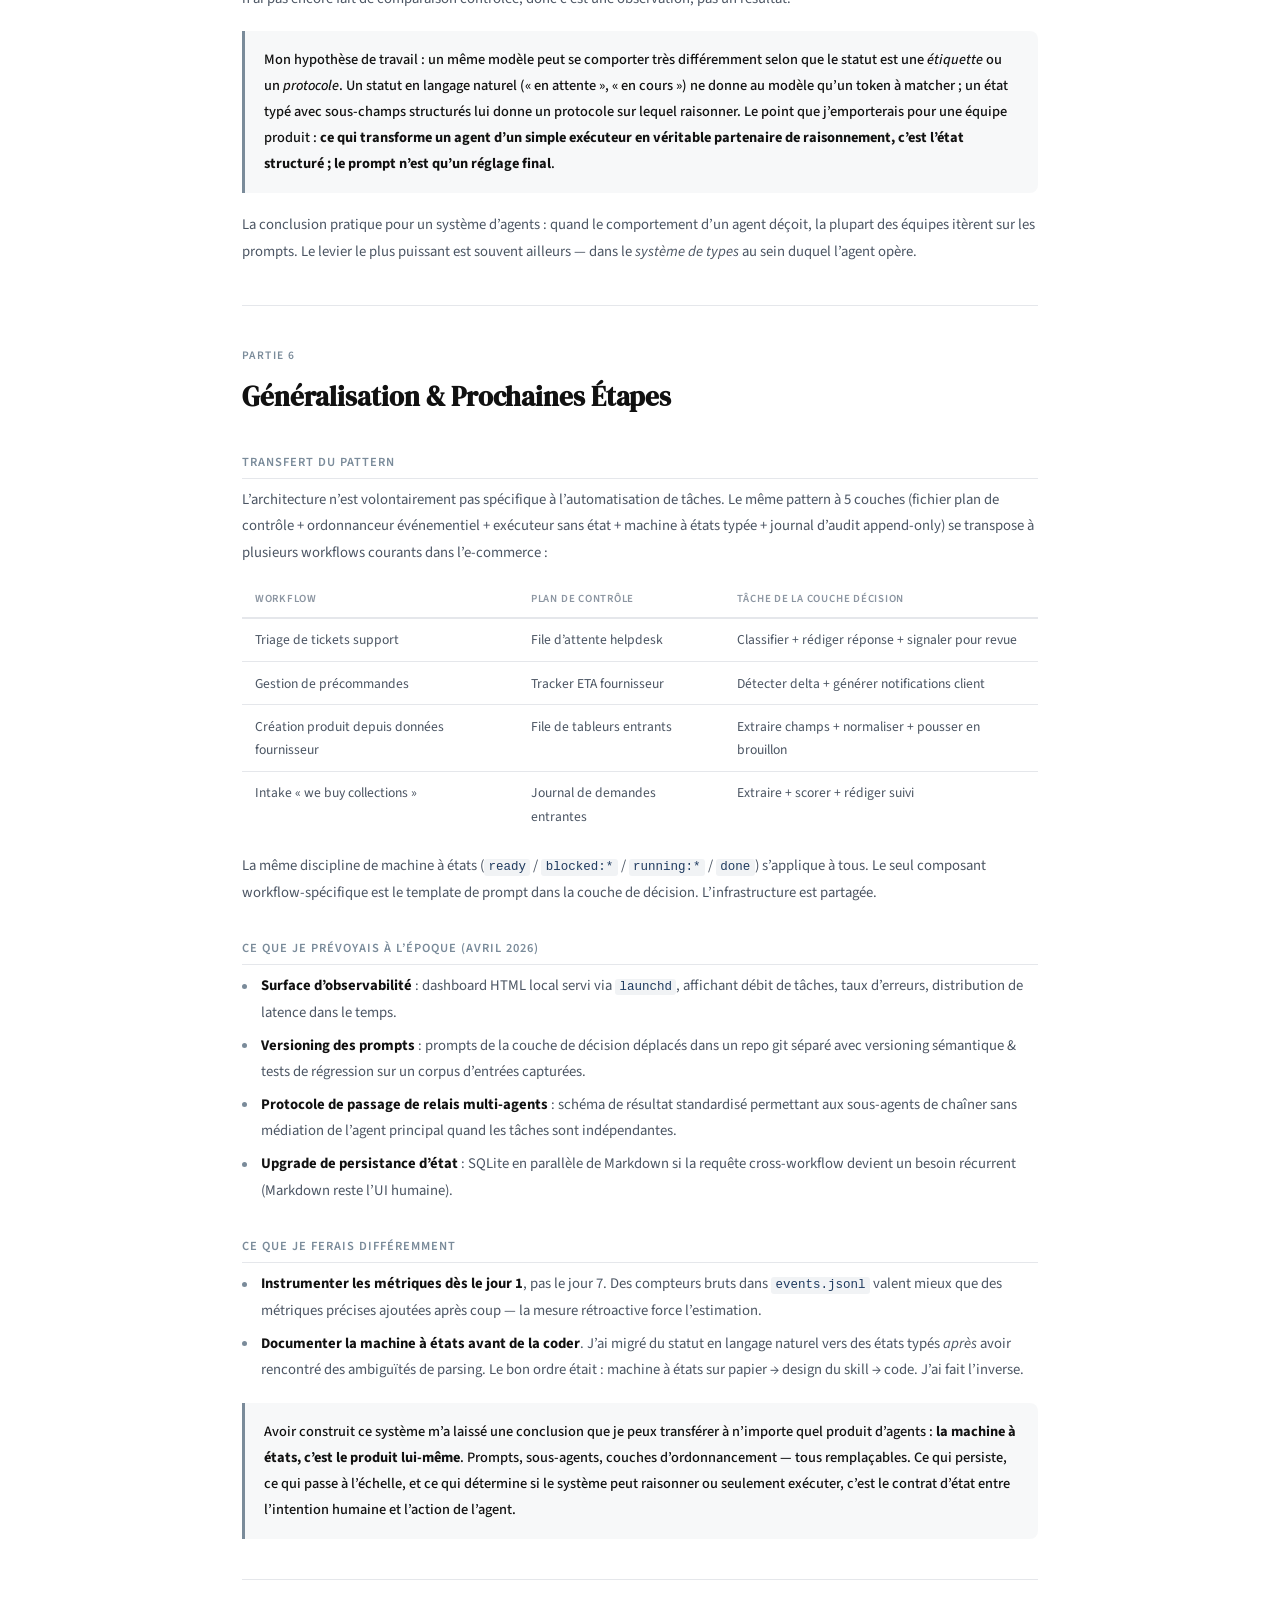
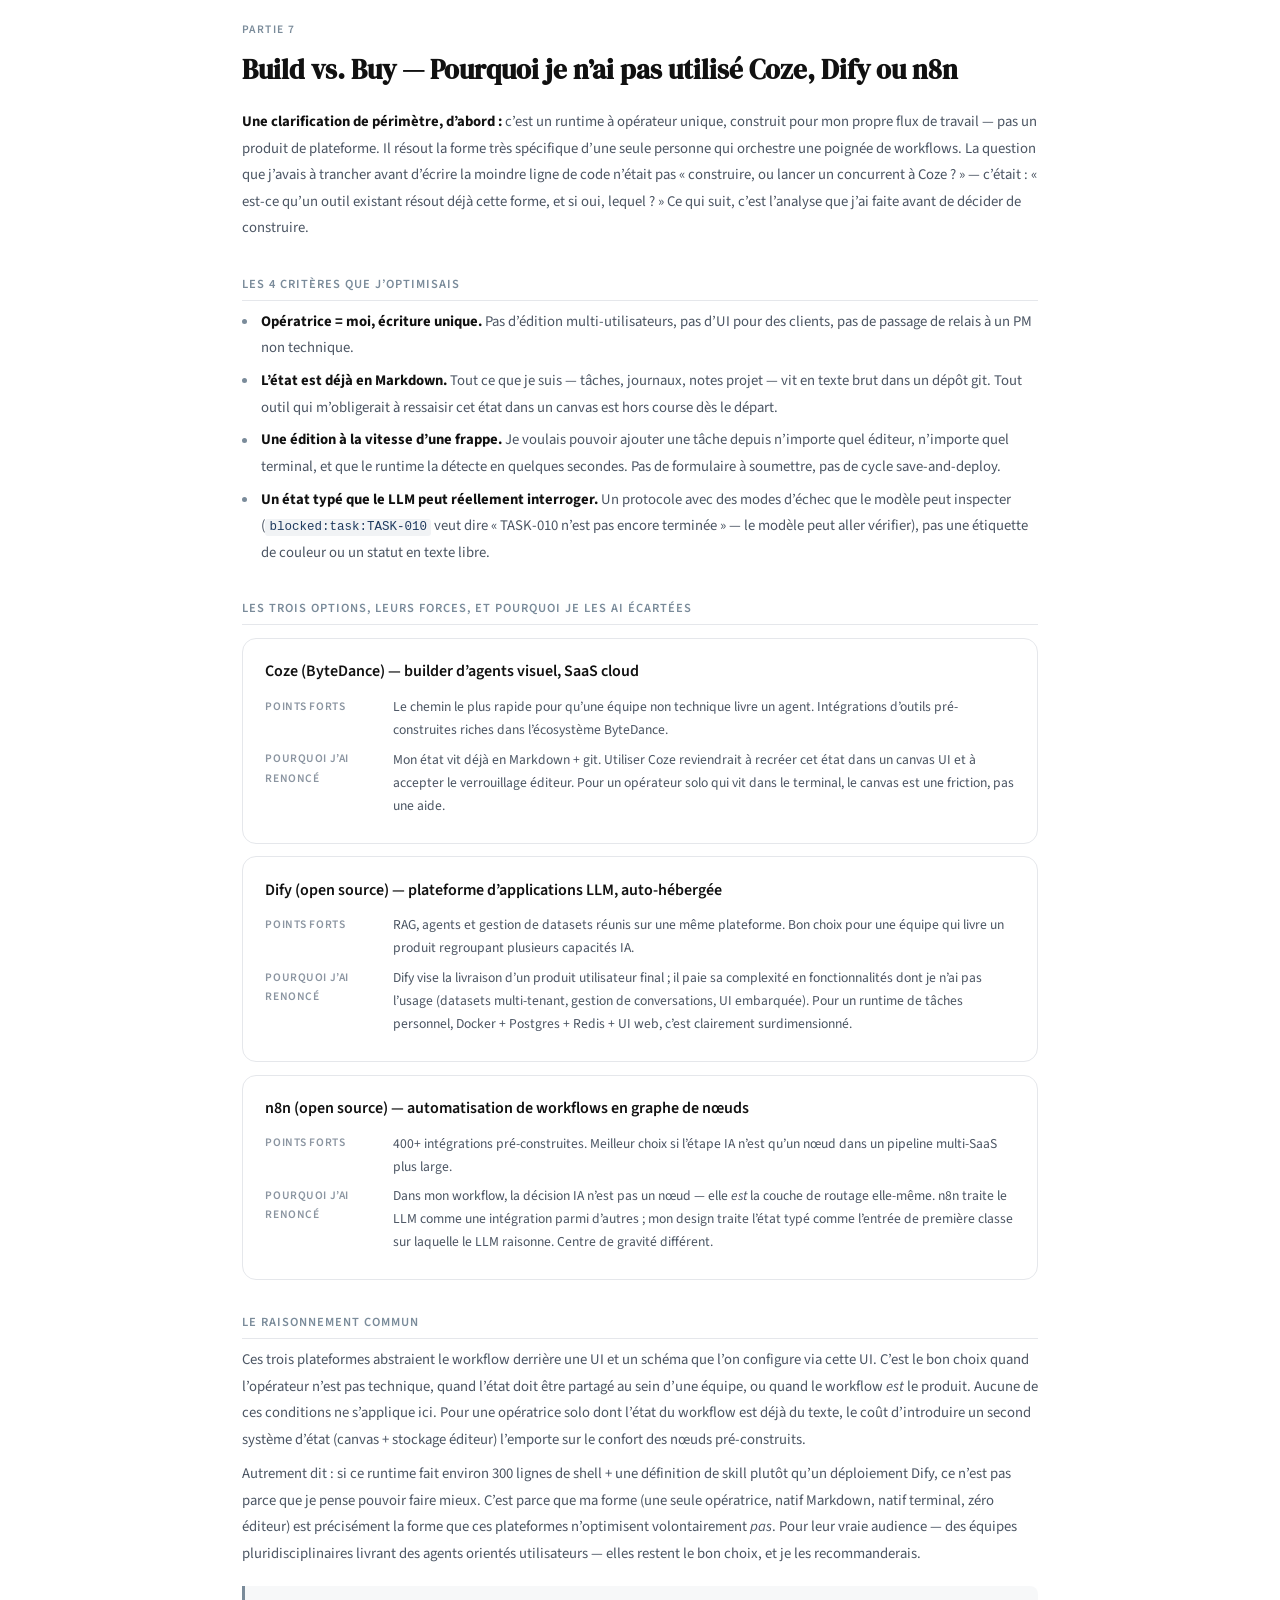
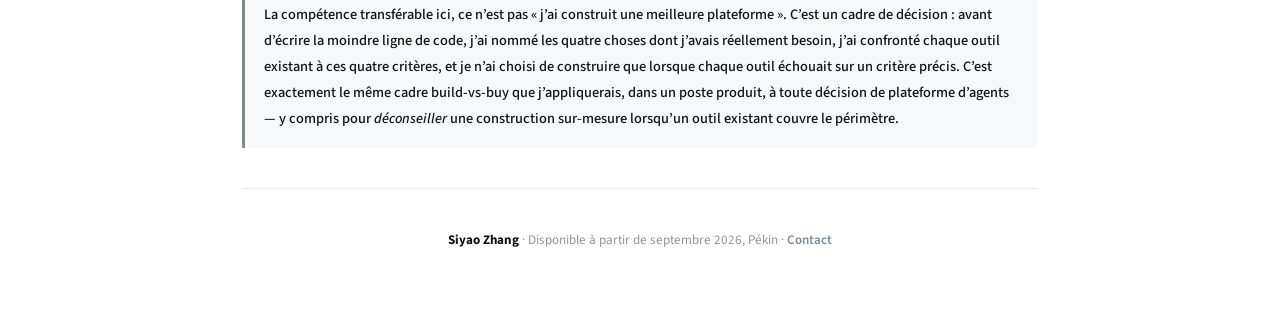
==== commit 36b945b6: "Review fixes: dated case study, softer claims, native Chinese copy and fonts - Case study: dated not" ====
--- a/ai-automation-fr.html
+++ b/ai-automation-fr.html
@@ -115,6 +115,7 @@
   code { word-break: break-word; }
 }
 </style>
+<link rel="icon" href="favicon.svg" type="image/svg+xml">
 </head>
 <body>
 
@@ -124,7 +125,8 @@
   <div class="container">
     <div class="label">Orchestration d&rsquo;agents · conception système</div>
     <h1>Task Router Agent<br>Un système de routage de tâches à machine à états, piloté par un fichier Markdown</h1>
-    <p class="subtitle">C&rsquo;est un runtime de tâches piloté par LLM — le routage, l&rsquo;exécution et l&rsquo;auto-réparation se font tout seuls. Un simple fichier Markdown sert de plan de contrôle, et l&rsquo;ensemble tourne sans dépendre d&rsquo;une session ouverte : on modifie le fichier, le travail continue en arrière-plan. Dans cette étude : comment j&rsquo;ai conçu l&rsquo;architecture, les arbitrages que j&rsquo;ai faits, les résultats mesurés, et un comportement clé que je n&rsquo;avais pas programmé mais que le système a fait émerger tout seul.</p>
+    <p class="subtitle">C&rsquo;est un runtime de tâches piloté par LLM — le routage, l&rsquo;exécution et la reprise des tâches bloquées se faisaient tout seuls. Un simple fichier Markdown sert de plan de contrôle, et l&rsquo;ensemble tourne sans dépendre d&rsquo;une session ouverte : on modifie le fichier, le travail continuait en arrière-plan. Dans cette étude : comment j&rsquo;ai conçu l&rsquo;architecture, les arbitrages que j&rsquo;ai faits, les résultats mesurés, et un comportement clé que je n&rsquo;avais pas programmé mais que le système a fait émerger tout seul.</p>
+    <p class="subtitle" style="font-size:0.85rem;opacity:0.75;margin-top:0.6rem">Écrit en avril 2026. Depuis septembre 2026, le runtime en arrière-plan est à l’arrêt (identifiants expirés) ; le tableau de tâches, lui, sert toujours au quotidien.</p>
   </div>
 </div>
 
@@ -133,7 +135,7 @@
 <section>
   <div class="part-label">Partie 1</div>
   <h2>Le Problème</h2>
-  <p><strong>Contexte :</strong> en tant qu&rsquo;opératrice solo, je pilote quatre chantiers en parallèle (production de contenu, brief de revue d&rsquo;architecture pour un premier client, portfolio, études). L&rsquo;état des tâches se retrouvait éparpillé entre différents outils, et il me fallait 15 à 30 minutes de « remise en route » à chaque reprise de contexte avant de pouvoir vraiment travailler.</p>
+  <p><strong>Contexte :</strong> en tant qu&rsquo;opératrice solo, je pilote quatre chantiers en parallèle (production de contenu, projet de conseil mené en parallèle, portfolio, études). L&rsquo;état des tâches se retrouvait éparpillé entre différents outils, et il me fallait 15 à 30 minutes de « remise en route » à chaque reprise de contexte avant de pouvoir vraiment travailler.</p>
   <p><strong>Contrainte produit :</strong> je voulais un système de tâches avec deux propriétés : je peux <strong>ajouter du travail à tout moment</strong>, et les tâches confiées à l&rsquo;automatisation <strong>s&rsquo;exécutent toutes seules</strong>, sans que j&rsquo;aie besoin de rester devant la machine. Je ferme l&rsquo;ordinateur, je reviens quelques heures plus tard, et le travail est fait.</p>
   <p><strong>Pourquoi c&rsquo;est un vrai sujet en design d&rsquo;agents :</strong> la plupart des « assistants IA » s&rsquo;arrêtent dès qu&rsquo;on ferme la fenêtre de chat. Ils sont liés à une conversation, pas au travail lui-même. Construire un runtime d&rsquo;agent <em>qui ne dépend pas du cycle de vie de la session</em> est un problème de conception complètement différent — et c&rsquo;est précisément ce basculement qui fait passer un agent du statut d&rsquo;« outil » à celui d&rsquo;« infrastructure ».</p>
   <div class="takeaway">
@@ -184,7 +186,7 @@
   <div class="decision-card">
     <div class="decision-title">1. Markdown comme plan de contrôle, pas Notion / Airtable / SQL</div>
     <div class="decision-row"><span class="k">Rejeté</span><span class="v">Bases de données structurées (Notion, Airtable, Postgres). Schéma imposé, requêtable, multi-utilisateur natif.</span></div>
-    <div class="decision-row"><span class="k">Choisi</span><span class="v">Un unique fichier Markdown avec une front-matter à la YAML par tâche.</span></div>
+    <div class="decision-row"><span class="k">Choisi</span><span class="v">Un unique fichier Markdown, avec quelques champs étiquetés par tâche.</span></div>
     <div class="decision-row"><span class="k">Raisonnement</span><span class="v"><strong>Latence d&rsquo;édition &lt; 1 seconde</strong>, zéro dépendance fournisseur, versionné via git, lisible sans outillage, parsable par LLM sans inférence de schéma. Le coût — pas de schéma — est compensé par la couche machine à états (voir décision 2).</span></div>
     <div class="decision-row"><span class="k">À revisiter</span><span class="v">Si l&rsquo;édition concurrente multi-opérateurs devient une exigence dure, ou si le volume dépasse ~500 tâches où le parsing Markdown devient goulot.</span></div>
   </div>
@@ -227,20 +229,17 @@
     <div class="metric-card"><div class="metric-value">~30s</div><div class="metric-label">Traitement end-to-end</div><div class="metric-note">Pour tâches déterministes (routage, contrôle d&rsquo;état). Tâches sous-agents variables.</div></div>
     <div class="metric-card"><div class="metric-value">&lt;30min</div><div class="metric-label">Reprise d&rsquo;interblocage</div><div class="metric-note">Auto-réparation : états <code>running:*</code> bloqués réinitialisés. Aucune intervention manuelle requise.</div></div>
     <div class="metric-card"><div class="metric-value">~$10-30</div><div class="metric-label">Coût mensuel</div><div class="metric-note">LLM API uniquement. Aucun coût d&rsquo;hébergement (tourne sur laptop via <code>launchd</code>).</div></div>
-    <div class="metric-card"><div class="metric-value">100%</div><div class="metric-label">Validation actions critiques</div><div class="metric-note">Toute action destructive/irréversible gatée par validation humaine par conception, pas par bug.</div></div>
-  </div>
-
-  <h4>Gains d&rsquo;efficacité (estimation conservative)</h4>
-  <p>Avant le système : vérification manuelle de la liste de tâches + recherche routinière consommaient environ <strong>8 à 12 heures/semaine</strong>. Après : les tâches routinières (recherche concurrentielle, rédaction de documents, scans de marché) sont routées vers des sous-agents parallèles sans supervision temps réel.</p>
+  </div>
+
+  <h4>Première semaine, observé</h4>
   <p>Production observée première semaine : <strong>5 tâches substantielles de recherche/rédaction terminées sans supervision active</strong> (exemples : analyse concurrentielle de 260 lignes, étude de cas architecturale de 895 lignes, scan marché de 18 JD, évaluation portfolio perspective RH).</p>
-  <p class="metric-note">Méthodologie : estimations heures économisées sur base auto-rapportée. Quantification précise démarre semaine 2 (en cours).</p>
 </section>
 
 <hr class="divider">
 
 <section>
   <div class="part-label">Partie 5</div>
-  <h2>Comportement Émergent · L&rsquo;Insight Central</h2>
+  <h2>Comportement inattendu · une observation</h2>
 
   <p>J&rsquo;ai programmé la couche de décision pour faire une seule chose : <strong>trouver les tâches marquées <code>ready</code> et les exécuter</strong>. Ignorer tout le reste.</p>
 
@@ -252,10 +251,10 @@
     <li><strong>A détecté un bug de fuseau horaire</strong> dans un horodatage que j&rsquo;avais écrit manuellement : <code>running:claude-a:2026-04-20T15:25Z</code> était en heure locale mais annoté UTC. Le skill a calculé que l&rsquo;horodatage était 2 heures dans le futur par rapport à <code>now</code>, l&rsquo;a signalé comme anomalie, et a demandé clarification.</li>
   </ul>
 
-  <p>Aucun de ces comportements n&rsquo;était dans le prompt. Ils ont émergé de la conception de la machine à états.</p>
+  <p>Je n&rsquo;avais rien demandé de tout cela dans le prompt. Mon hypothèse : les états typés rendent ces incohérences faciles à repérer. Je n&rsquo;ai pas encore fait de comparaison contrôlée, donc c&rsquo;est une observation, pas un résultat.</p>
 
   <div class="takeaway">
-    <p>Même LLM, même task-board — et pourtant l&rsquo;agent se comporte de manière radicalement différente selon que le statut est une <em>étiquette</em> ou un <em>protocole</em>. Un statut en langage naturel (« en attente », « en cours ») ne donne au modèle qu&rsquo;un token à matcher ; un état typé avec sous-champs structurés lui donne un protocole sur lequel raisonner. Le point que j&rsquo;emporterais pour une équipe produit : <strong>ce qui transforme un agent d&rsquo;un simple exécuteur en véritable partenaire de raisonnement, c&rsquo;est l&rsquo;état structuré ; le prompt n&rsquo;est qu&rsquo;un réglage final</strong>.</p>
+    <p>Mon hypothèse de travail : un même modèle peut se comporter très différemment selon que le statut est une <em>étiquette</em> ou un <em>protocole</em>. Un statut en langage naturel (« en attente », « en cours ») ne donne au modèle qu&rsquo;un token à matcher ; un état typé avec sous-champs structurés lui donne un protocole sur lequel raisonner. Le point que j&rsquo;emporterais pour une équipe produit : <strong>ce qui transforme un agent d&rsquo;un simple exécuteur en véritable partenaire de raisonnement, c&rsquo;est l&rsquo;état structuré ; le prompt n&rsquo;est qu&rsquo;un réglage final</strong>.</p>
   </div>
 
   <p>La conclusion pratique pour un système d&rsquo;agents : quand le comportement d&rsquo;un agent déçoit, la plupart des équipes itèrent sur les prompts. Le levier le plus puissant est souvent ailleurs — dans le <em>système de types</em> au sein duquel l&rsquo;agent opère.</p>
@@ -268,7 +267,7 @@
   <h2>Généralisation &amp; Prochaines Étapes</h2>
 
   <h4>Transfert du Pattern</h4>
-  <p>L&rsquo;architecture n&rsquo;est volontairement pas spécifique à l&rsquo;automatisation de tâches. Le même pattern à 5 couches (fichier plan de contrôle + ordonnanceur événementiel + exécuteur sans état + machine à états typée + journal d&rsquo;audit append-only) se mappe directement à plusieurs catégories de workflows listées dans un brief client en cours (opérateur Shopify) dont je réalise la revue d&rsquo;architecture :</p>
+  <p>L&rsquo;architecture n&rsquo;est volontairement pas spécifique à l&rsquo;automatisation de tâches. Le même pattern à 5 couches (fichier plan de contrôle + ordonnanceur événementiel + exécuteur sans état + machine à états typée + journal d&rsquo;audit append-only) se transpose à plusieurs workflows courants dans l&rsquo;e-commerce :</p>
 
   <table>
     <tr><th>Workflow</th><th>Plan de contrôle</th><th>Tâche de la couche décision</th></tr>
@@ -280,7 +279,7 @@
 
   <p>La même discipline de machine à états (<code>ready</code> / <code>blocked:*</code> / <code>running:*</code> / <code>done</code>) s&rsquo;applique à tous. Le seul composant workflow-spécifique est le template de prompt dans la couche de décision. L&rsquo;infrastructure est partagée.</p>
 
-  <h4>Évolution Planifiée</h4>
+  <h4>Ce que je prévoyais à l&rsquo;époque (avril 2026)</h4>
   <ul>
     <li><strong>Surface d&rsquo;observabilité</strong> : dashboard HTML local servi via <code>launchd</code>, affichant débit de tâches, taux d&rsquo;erreurs, distribution de latence dans le temps.</li>
     <li><strong>Versioning des prompts</strong> : prompts de la couche de décision déplacés dans un repo git séparé avec versioning sémantique &amp; tests de régression sur un corpus d&rsquo;entrées capturées.</li>
